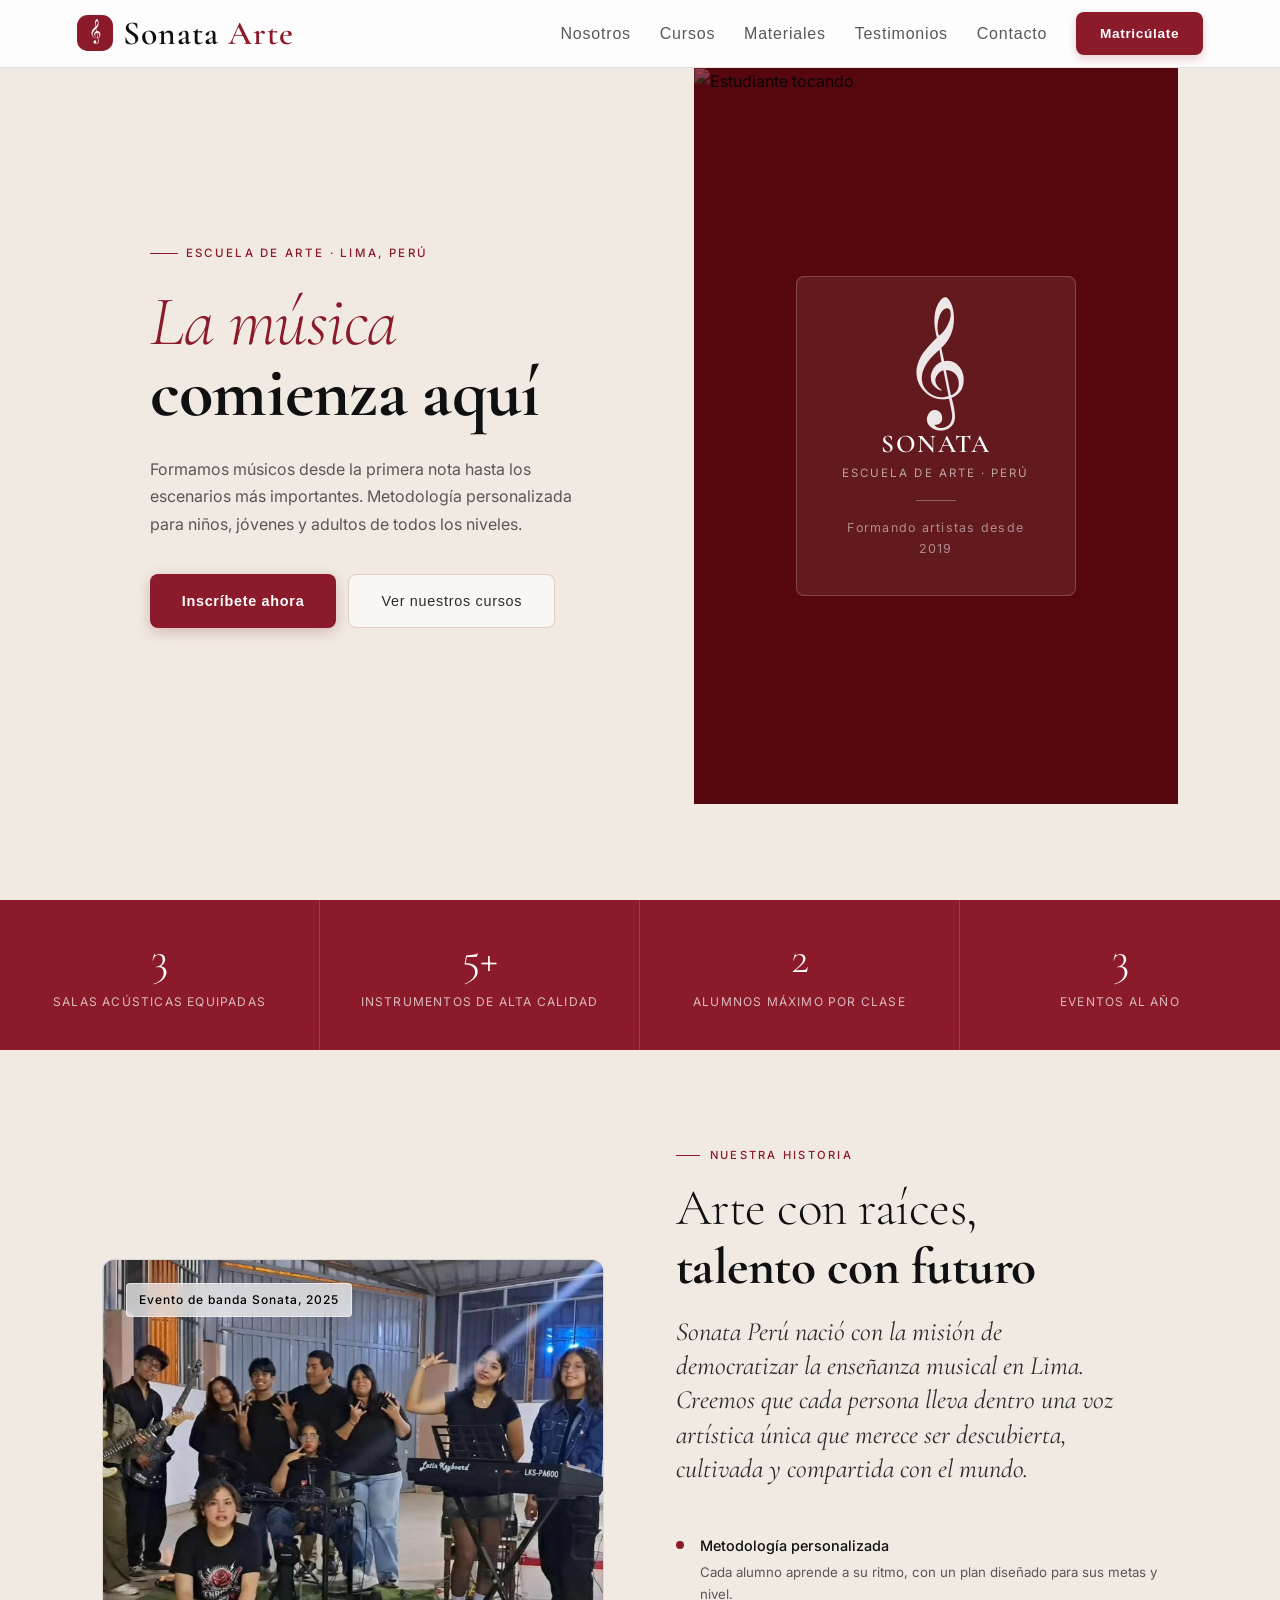
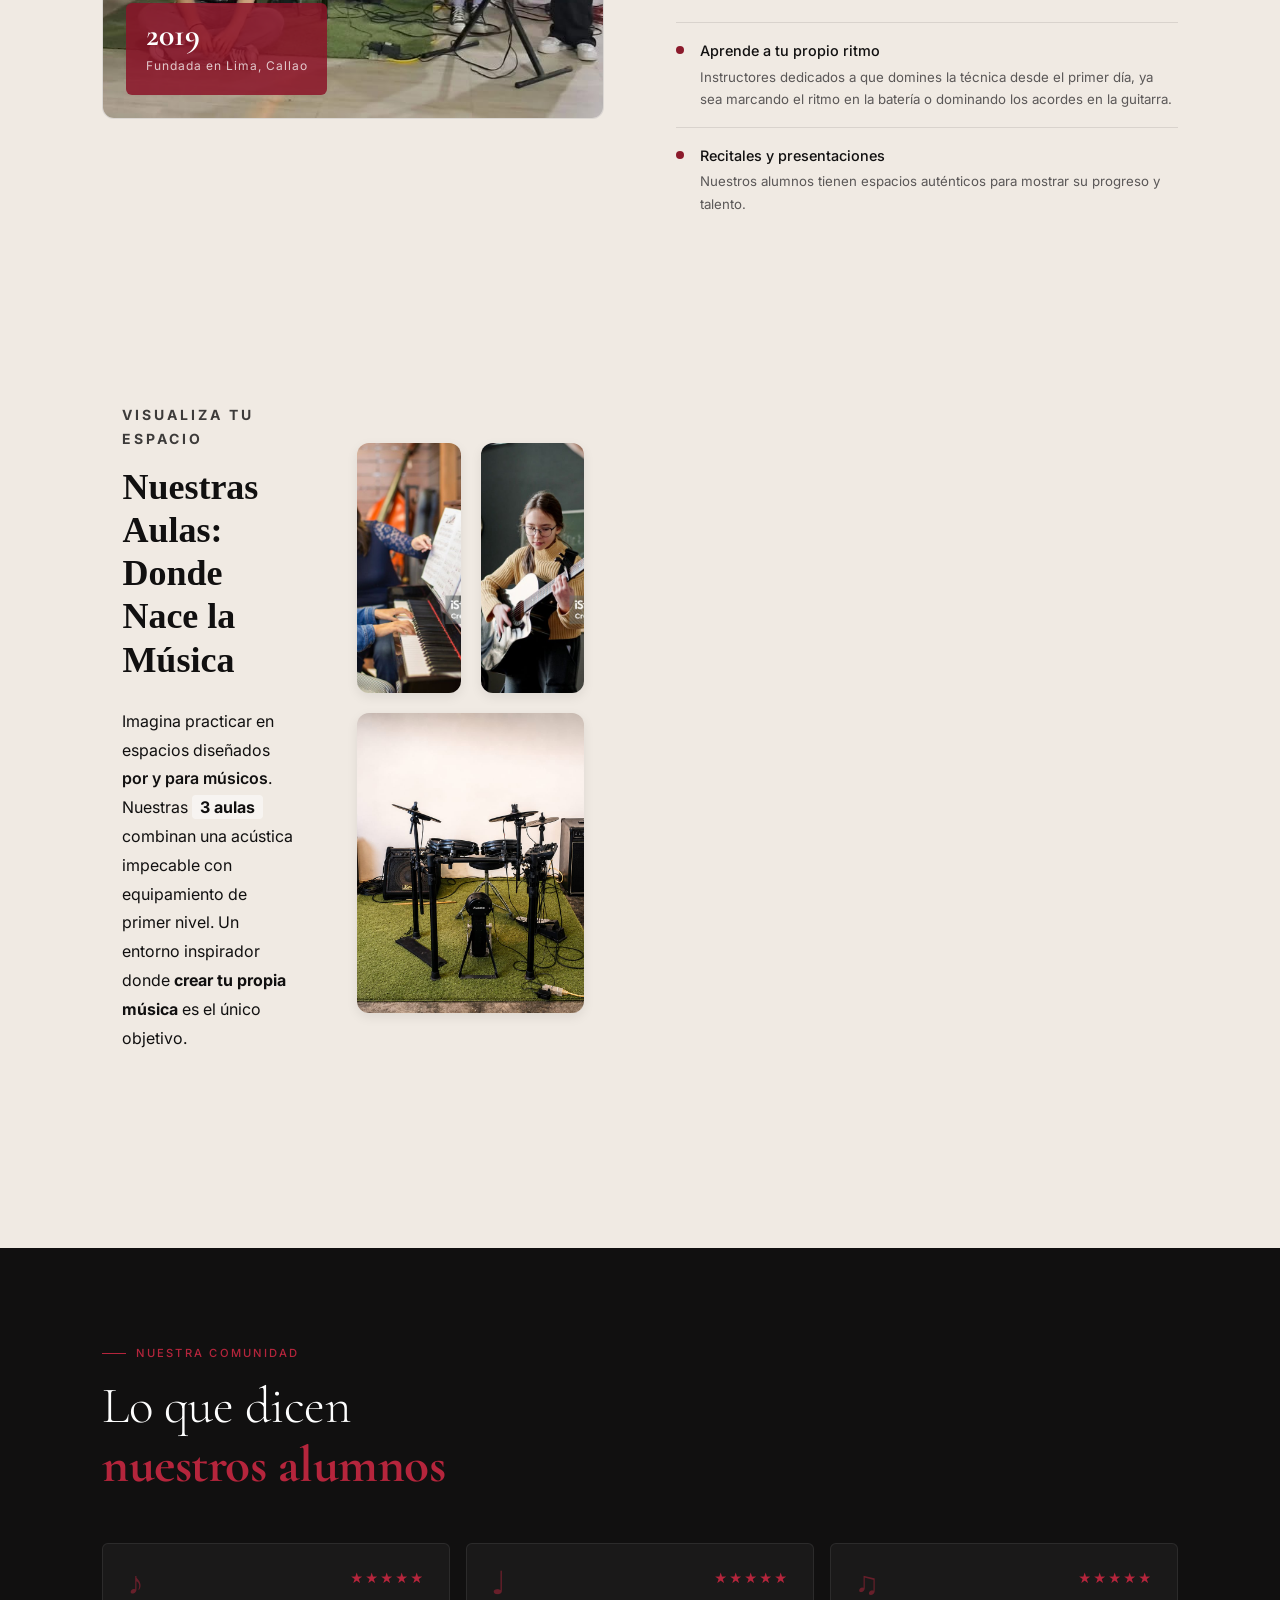
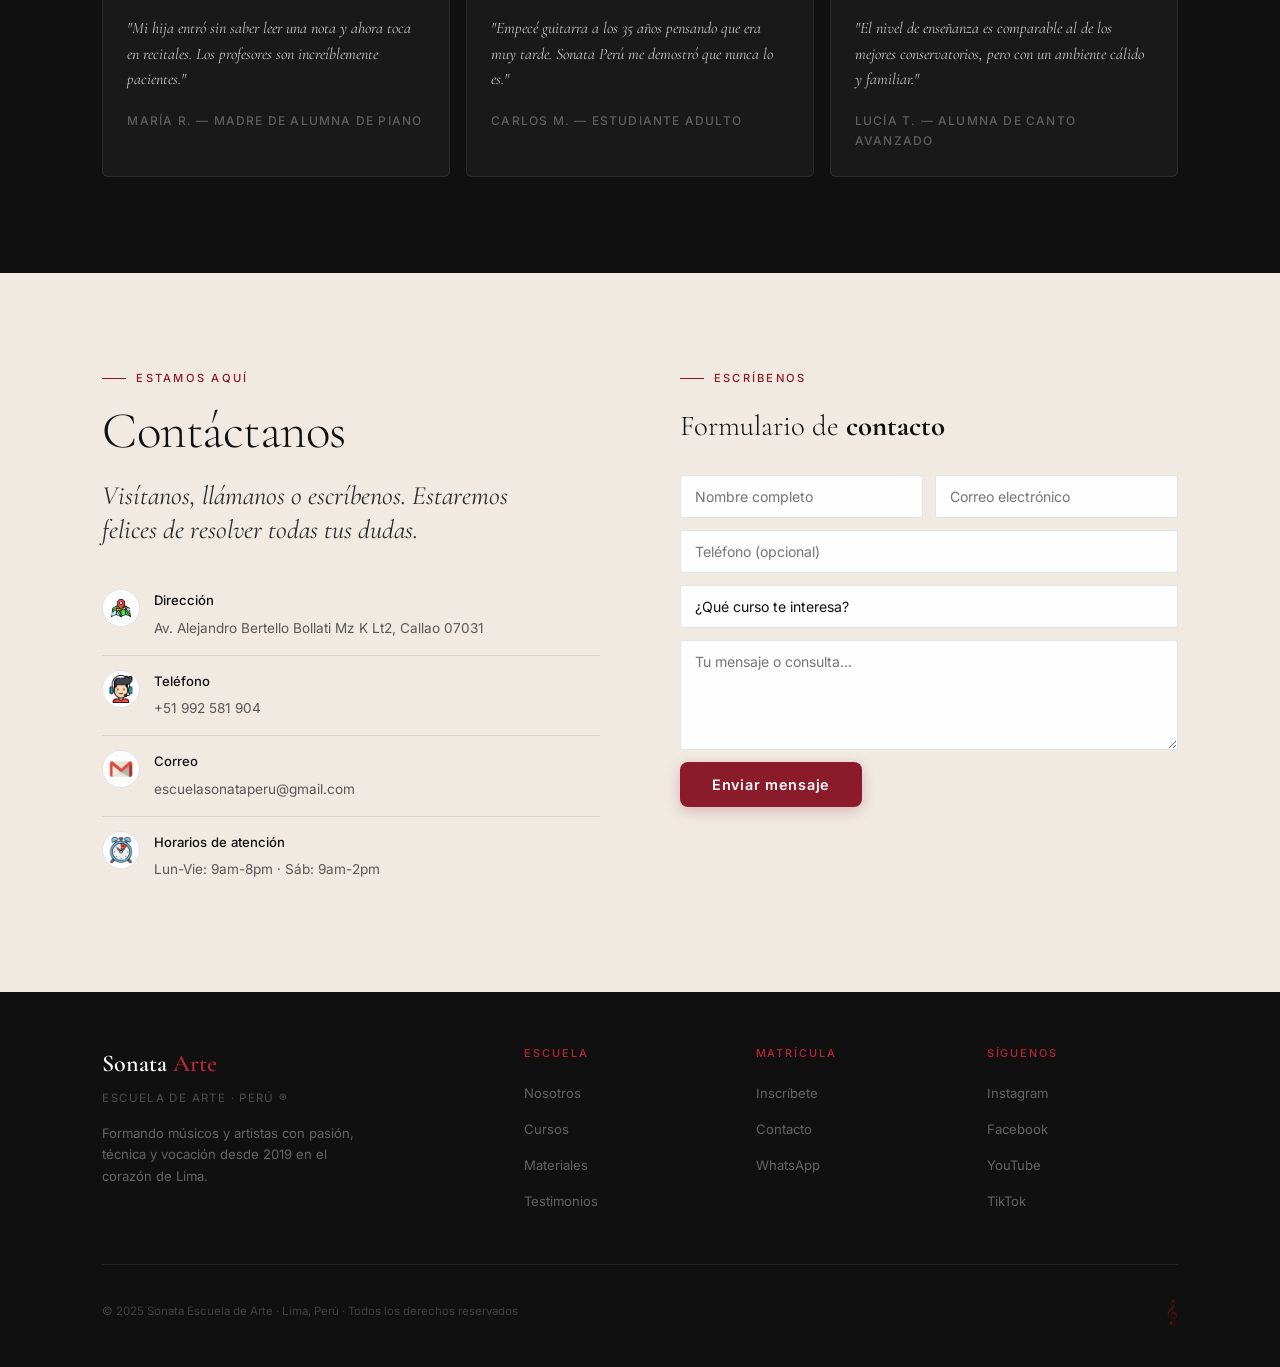
==== index.html @ af67f1cd "Probando el nuevo diseño de imagenes" ====
<!DOCTYPE html>
<html lang="es">
<head>
<meta charset="UTF-8">
<meta name="viewport" content="width=device-width, initial-scale=1.0">
<title>Inicio · Sonata Escuela de Arte</title>
<link rel="preconnect" href="https://fonts.googleapis.com">
<link href="https://fonts.googleapis.com/css2?family=Cormorant+Garamond:ital,wght@0,300;0,400;0,600;0,700;1,300;1,400;1,600&family=Inter:wght@300;400;500;600&display=swap" rel="stylesheet">
<link rel="stylesheet" href="./css/main.css">
<link rel="stylesheet" href="./css/nav.css">
<link rel="stylesheet" href="./css/forms.css">
</head>
<body>
 
<nav>
  <a href="index.html" class="nav-logo">
    <div class="nav-logo-icon" aria-hidden="true">𝄞</div>
    <span class="nav-logo-text">Sonata <span>Arte</span></span> 
  </a>
  
  <button class="hamburger" aria-label="Abrir menú">
  <span class="hamburger-line"></span>
  <span class="hamburger-line"></span>
  <span class="hamburger-line"></span>
  </button>

  <ul class="nav-links">
    <li><a href="index.html#nosotros">Nosotros</a></li>
    <li><a href="pages/cursos.html">Cursos</a></li>
    <li><a href="pages/materiales.html">Materiales</a></li>
    <li><a href="index.html#testimonios">Testimonios</a></li>
    <li><a href="index.html#contacto">Contacto</a></li>
    <li><a href="pages/matricula.html" class="btn-nav">Matricúlate</a></li>
  </ul>
</nav>
 
<section class="hero" id="inicio">
  
 
  <div class="hero-left">
    <p class="hero-tag">Escuela de Arte · Lima, Perú</p>
    <h1 class="hero-h1">
      <em>La música</em>
      <strong>comienza aquí</strong>
    </h1>
    <p class="hero-sub">
      Formamos músicos desde la primera nota hasta los escenarios más importantes.
      Metodología personalizada para niños, jóvenes y adultos de todos los niveles.
    </p>
    <div class="hero-btns">
      <a href="pages/matricula.html" class="btn-primary">
        Inscríbete ahora
      </a>
      <a href="pages/cursos.html" class="btn-outline">Ver nuestros cursos</a>
    </div>
  </div>
 
  <div class="hero-right" aria-hidden="true">
    <div class="hero-carousel">
      <img src="https://images.unsplash.com/photo-1460723237483-7a6dc9d0b212?q=80&w=1000&auto=format&fit=crop" alt="Estudiante tocando" class="carousel-slide active">
      <img src="https://images.unsplash.com/photo-1511192336575-5a79af67a629?q=80&w=1000&auto=format&fit=crop" alt="Clase de guitarra" class="carousel-slide">
      <img src="https://images.unsplash.com/photo-1510915361894-db8b60106cb1?q=80&w=1000&auto=format&fit=crop" alt="Música en vivo" class="carousel-slide">
    </div>
    
    <div class="hero-overlay"></div>

   
    
    <div class="hero-card glass-card">
      <div class="hero-card-clef">𝄞</div>
      <div class="hero-card-name">Sonata</div>
      <div class="hero-card-sub">Escuela de Arte · Perú</div>
      <div class="hero-card-divider"></div>
      <div class="hero-card-since">Formando artistas desde 2019</div>
    </div>
  </div>
</section>
 
<div class="stats-strip" role="region" aria-label="Logros de la escuela">
  <div class="stat-item">
    <span class="stat-num">3</span>
    <span class="stat-label">SALAS ACÚSTICAS EQUIPADAS</span>
  </div>
  <div class="stat-item">
    <span class="stat-num">5+</span>
    <span class="stat-label">INSTRUMENTOS DE ALTA CALIDAD</span>
  </div>
  <div class="stat-item">
    <span class="stat-num">2</span>
    <span class="stat-label">ALUMNOS MÁXIMO POR CLASE</span>
  </div>
  <div class="stat-item">
    <span class="stat-num">3</span>
    <span class="stat-label">EVENTOS AL AÑO</span>
  </div>
</div>
 
<section id="nosotros">
  <div class="about-visual">
    <div class="about-bg-frame">
      <div class="about-staff-wrap">
        <div class="ab-staff"></div><div class="ab-staff"></div>
        <div class="ab-staff"></div><div class="ab-staff"></div>
        <div class="ab-staff"></div>
      </div>
      <div class="about-clef-big" aria-hidden="true">𝄞</div>
      <div class="ab-note" aria-hidden="true">♩</div>
      <div class="ab-note" aria-hidden="true">♪</div>
      <div class="ab-note" aria-hidden="true">♫</div>
      <div class="ab-note" aria-hidden="true">♬</div>
      <div class="ab-note" aria-hidden="true">♩</div>
      <div style="position:absolute;inset:0;display:flex;align-items:center;justify-content:center;">
       <img src="./assets/banda.jpg" alt="Banda de música" style="width:100%;height:100%;object-fit:cover;border-radius:3px;">
      </div>
    </div>
    <div class="about-badge">
      <span class="ab-num">2019</span>
      <span class="ab-txt">Fundada en Lima, Callao</span>
    </div>
    <div class="about-photo-label">Evento de banda Sonata, 2025</div>
  </div>
 
  <div>
    <p class="eyebrow">Nuestra historia</p>
    <h2 class="sec-title">Arte con raíces,<br><strong>talento con futuro</strong></h2>
    <p class="sec-body">
      Sonata Perú nació con la misión de democratizar la enseñanza musical en Lima.
      Creemos que cada persona lleva dentro una voz artística única que merece ser
      descubierta, cultivada y compartida con el mundo.
    </p>
    <ul class="values">
      <li class="val-row">
        <div class="val-dot"></div>
        <div>
          <div class="val-title">Metodología personalizada</div>
          <div class="val-desc">Cada alumno aprende a su ritmo, con un plan diseñado para sus metas y nivel.</div>
        </div>
      </li>
      <li class="val-row">
        <div class="val-dot"></div>
        <div>
          <div class="val-title">Aprende a tu propio ritmo</div>
          <div class="val-desc">Instructores dedicados a que domines la técnica desde el primer día, ya sea marcando el ritmo en la batería o dominando los acordes en la guitarra.</div>
        </div>
      </li>
      <li class="val-row">
        <div class="val-dot"></div>
        <div>
          <div class="val-title">Recitales y presentaciones</div>
          <div class="val-desc">Nuestros alumnos tienen espacios auténticos para mostrar su progreso y talento.</div>
        </div>
      </li>
    </ul>
  </div>

 <section class="section-aulas">
    <div class="aulas-wrapper">
        
        <div class="aulas-texto">
            <span class="subtitulo-vino">VISUALIZA TU ESPACIO</span>
            <h2 class="titulo-vino">Nuestras Aulas: Donde Nace la Música</h2>
            
            <p class="aulas-descripcion">
                Imagina practicar en espacios diseñados <span class="destaque-vino">por y para músicos</span>. 
                Nuestras <span class="caja-crema">3 aulas</span> combinan una acústica impecable con equipamiento de primer nivel.
                Un entorno inspirador donde <span class="destaque-bold">crear tu propia música</span> es el único objetivo.
            </p>
        </div>
        
        <div class="aulas-grid">
            <div class="aula-img aula-img-1" style="background-image: url('./assets/aula_piano.jpg');"></div>
            <div class="aula-img aula-img-2" style="background-image: url('./assets/aula_guitarra.jpg');"></div>
            
            <div class="aula-img aula-img-3" style="background-image: url('./assets/aula_bateria.jpg');"></div>
        </div>
        
    </div>
  </section>
</section>
 
<section id="testimonios">
  <p class="eyebrow">Nuestra comunidad</p>
  <h2 class="sec-title">Lo que dicen<br><strong style="color:var(--granate-l)">nuestros alumnos</strong></h2>
 
  <div class="testi-grid">
    <div class="testi-card">
      <div class="testi-top">
        <div class="testi-nota" aria-hidden="true">♪</div>
        <div class="testi-stars" aria-label="5 de 5 estrellas">★★★★★</div>
      </div>
      <p class="testi-quote">"Mi hija entró sin saber leer una nota y ahora toca en recitales. Los profesores son increíblemente pacientes."</p>
      <div class="testi-author">María R. — Madre de alumna de piano</div>
    </div>
 
    <div class="testi-card">
      <div class="testi-top">
        <div class="testi-nota" aria-hidden="true">♩</div>
        <div class="testi-stars" aria-label="5 de 5 estrellas">★★★★★</div>
      </div>
      <p class="testi-quote">"Empecé guitarra a los 35 años pensando que era muy tarde. Sonata Perú me demostró que nunca lo es."</p>
      <div class="testi-author">Carlos M. — Estudiante adulto</div>
    </div>
 
    <div class="testi-card">
      <div class="testi-top">
        <div class="testi-nota" aria-hidden="true">♫</div>
        <div class="testi-stars" aria-label="5 de 5 estrellas">★★★★★</div>
      </div>
      <p class="testi-quote">"El nivel de enseñanza es comparable al de los mejores conservatorios, pero con un ambiente cálido y familiar."</p>
      <div class="testi-author">Lucía T. — Alumna de canto avanzado</div>
    </div>
  </div>
</section>
 
<section id="contacto">
  <div>
    <p class="eyebrow">Estamos aquí</p>
    <h2 class="sec-title">Contáctanos</h2>
    <p class="sec-body">Visítanos, llámanos o escríbenos. Estaremos felices de resolver todas tus dudas.</p>
 
    <div class="contact-details">
  
  <!-- Fila de Dirección -->
  <div class="contact-row">
    <div class="contact-icon-wrap" aria-hidden="true">
      <img src="./assets/mapa.png" alt="Icono mapa" style="width: 20px; height: 20px; object-fit: contain;">
    </div>
    <div class="contact-text">
      <strong>Dirección</strong>
      <span>Av. Alejandro Bertello Bollati Mz K Lt2, Callao 07031</span>
    </div>
  </div>

  <!-- Fila de Teléfono -->
  <div class="contact-row">
    <div class="contact-icon-wrap" aria-hidden="true">
      <img src="./assets/apoyo.png" alt="Icono teléfono" style="width: 28px; height: 28px; object-fit: contain;">
    </div>
    <div class="contact-text">
      <strong>Teléfono</strong>
      <span>+51 992 581 904</span>
    </div>
  </div>

  <!-- Fila de Correo -->
  <div class="contact-row">
    <div class="contact-icon-wrap" aria-hidden="true">
      <img src="./assets/gmail.png" alt="Icono correo" style="width: 28px; height: 28px; object-fit: contain;">
    </div>
    <div class="contact-text">
      <strong>Correo</strong>
      <span>escuelasonataperu@gmail.com</span>
    </div>
  </div>

  <!-- Fila de Horarios -->
  <div class="contact-row">
    <div class="contact-icon-wrap" aria-hidden="true">
      <img src="./assets/horario-de-verano.png" alt="Icono horario" style="width: 28px; height: 28px; object-fit: contain;">
    </div>
    <div class="contact-text">
      <strong>Horarios de atención</strong>
      <span>Lun-Vie: 9am-8pm · Sáb: 9am-2pm</span>
    </div>
  </div>

</div>
  </div>
 
  <div>
    <p class="eyebrow">Escríbenos</p>
    <h3 style="font-family:var(--display);font-size:1.8rem;font-weight:300;margin-bottom:24px;">Formulario de <strong>contacto</strong></h3>
    <div class="contact-form">
      <div class="form-row">
        <input type="text" placeholder="Nombre completo" aria-label="Nombre completo">
        <input type="email" placeholder="Correo electrónico" aria-label="Correo">
      </div>
      <input type="tel" placeholder="Teléfono (opcional)" aria-label="Teléfono">
      <select aria-label="Curso de interés">
        <option value="" disabled selected>¿Qué curso te interesa?</option>
        <option>Piano</option>
        <option>Guitarra</option>
        <option>Canto</option>
        <option>Violín</option>
        <option>Teoría Musical</option>
        <option>Estimulación Musical</option>
        <option>Otro instrumento</option>
      </select>
      <textarea placeholder="Tu mensaje o consulta..." aria-label="Mensaje"></textarea>
      <button class="btn-primary" type="button" style="align-self:flex-start;font-family:var(--body);">Enviar mensaje</button>
    </div>
  </div>
</section>
 
<footer>
  <div class="footer-grid">
    <div>
      <div class="footer-brand-name">Sonata <span>Arte</span></div>
      <div class="footer-brand-sub">Escuela de Arte · Perú ®</div>
      <p class="footer-brand-desc">
        Formando músicos y artistas con pasión, técnica y vocación
        desde 2019 en el corazón de Lima.
      </p>
    </div>
    <div class="footer-col">
      <div class="footer-col-title">Escuela</div>
      <ul>
        <li><a href="index.html#nosotros">Nosotros</a></li>
        <li><a href="cursos.html">Cursos</a></li>
        <li><a href="materiales.html">Materiales</a></li>
        <li><a href="index.html#testimonios">Testimonios</a></li>
      </ul>
    </div>
    <div class="footer-col">
      <div class="footer-col-title">Matrícula</div>
      <ul>
        <li><a href="matricula.html">Inscríbete</a></li>
        <li><a href="index.html#contacto">Contacto</a></li>
        <li><a href="https://wa.me/51987654321">WhatsApp</a></li>
      </ul>
    </div>
    <div class="footer-col">
      <div class="footer-col-title">Síguenos</div>
      <ul>
        <li><a href="#">Instagram</a></li>
        <li><a href="#">Facebook</a></li>
        <li><a href="#">YouTube</a></li>
        <li><a href="#">TikTok</a></li>
      </ul>
    </div>
  </div>
  <div class="footer-bottom">
    <span>© 2025 Sonata Escuela de Arte · Lima, Perú · Todos los derechos reservados</span>
    <span class="footer-nota" aria-hidden="true">𝄞</span>
  </div>
</footer>
 
<script src="./js/main.js"></script>
</body>
</html>
---- css/main.css ----
/* ═══════════════════════════════════════════
   TOKENS DE MARCA — Sonata Escuela de Arte
   Granate: #8b1a2b  Negro: #111010  Blanco: #fefefe
═══════════════════════════════════════════ */
*, *::before, *::after { box-sizing: border-box; margin: 0; padding: 0; }
 
:root {
  --granate:    #8b1a2b;
  --granate-d:  #5c0f1a;
  --granate-l:  #b5253c;
  --granate-xs: rgba(139,26,43,0.08);
  --granate-sm: rgba(139,26,43,0.15);
 
  --negro:      #111010;
  --negro-2:    #2c2a2a;
  --negro-3:    #5a5757;
  --negro-4:    #9a9797;
 
  --blanco:     #fefefe;
  --crema:      #F0EAE3;
  --crema-2:    #f3eeea;
 
  --borde:      rgba(17,16,16,0.1);
  --borde-g:    rgba(139,26,43,0.2);

  --crema-fondo: #F0EAE3;  /* Tu crema base */
  --vino-caja: #5A1B26;    /* Tu rojo vino base (el del logo) */
  --vino-texto: #8B1D35;   /* Un rojo vino ligeramente más claro para texto */
  --gris-texto: #333333;   /* Un gris oscuro para legibilidad */
 
  --display:    'Cormorant Garamond', Georgia, serif;
  --body:       'Inter', system-ui, sans-serif;
}
 
html { scroll-behavior: smooth; }
body {
  font-family: var(--body);
  background: var(--crema);
  color: var(--negro);
  font-size: 16px;
  line-height: 1.7;
  -webkit-font-smoothing: antialiased;
}
a { color: inherit; text-decoration: none; }
img { display: block; max-width: 100%; }

/* ═══════════════════════════════════════════
   HERO — Partitura animada como fondo
═══════════════════════════════════════════ */
.hero {
  min-height: 100vh;
  display: grid;
  grid-template-columns: 55% 45%;
  padding-top: 68px;
  position: relative;
  overflow: hidden;
}
 


 
.hero-left {
  position: relative;
  z-index: 1;
  display: flex; flex-direction: column; justify-content: center;
  padding: 80px 5% 80px 8%;
}
 
.hero-tag {
  display: inline-flex;
  align-items: center;
  gap: 8px;
  font-size: 0.72rem;
  font-weight: 500;
  letter-spacing: 0.2em;
  text-transform: uppercase;
  color: var(--granate);
  margin-bottom: 24px;
}
.hero-tag::before {
  content: '';
  display: block;
  width: 28px; height: 1px;
  background: var(--granate);
}
 
.hero-h1 {
  font-family: var(--display);
  font-size: clamp(3rem, 5.5vw, 5rem);
  line-height: 1.0;
  font-weight: 300;
  color: var(--negro);
  margin-bottom: 8px;
  letter-spacing: -0.01em;
}
.hero-h1 strong { font-weight: 700; display: block; }
.hero-h1 em { font-style: italic; color: var(--granate); font-weight: 300; }
 
.hero-sub {
  font-size: 1rem;
  color: var(--negro-3);
  max-width: 440px;
  line-height: 1.7;
  margin: 20px 0 36px;
}
 
.hero-btns { display: flex; gap: 12px; flex-wrap: wrap; }
 
.hero-right {
  position: relative;
  z-index: 1;
  background: var(--granate);
  display: flex;
  align-items: center;
  justify-content: center;
  overflow: hidden;
}

/* ═══════════════════════════════════════════
   CARRUSEL HERO
═══════════════════════════════════════════ */
.hero-carousel {
  position: absolute;
  inset: 0;
  z-index: 0; /* Al fondo */
}

.carousel-slide {
  position: absolute;
  inset: 0;
  width: 100%;
  height: 100%;
  object-fit: cover; /* Para que la imagen no se deforme */
  opacity: 0;
  transition: opacity 1.5s ease-in-out; /* Transición súper suave */
}

.carousel-slide.active {
  opacity: 1;
}

.hero-overlay {
  position: absolute;
  inset: 0;
  background: var(--granate);
  opacity: 0.85; /* Ajusta este valor si quieres que la foto se vea más (0.7) o menos (0.9) */
  z-index: 1;
  mix-blend-mode: multiply; /* Le da un tono más profundo y artístico */
}

/* Aseguramos que las notas y la tarjeta queden por encima del fondo y el overlay */
.hero-notes-wrap, .floating-note, .hero-card {
  z-index: 2;
}

.hero-right-staff {
  position: absolute;
  inset: 0;
  display: flex;
  flex-direction: column;
  justify-content: center;
  padding: 0;
  gap: 28px;
}
.hr-staff-line {
  width: 100%;
  height: 0.5px;
  background: rgba(254,254,254,0.12);
}
 
.hero-notes-wrap {
  position: relative;
  z-index: 2;
  width: 100%;
  height: 100%;
  display: flex;
  align-items: center;
  justify-content: center;
}
 
.floating-note {
  position: absolute;
  font-family: var(--display);
  color: rgba(254,254,254,0.15);
  user-select: none;
  line-height: 1;
}
.fn-1 { font-size: 14rem; top: -5%; left: -8%; animation: sway 7s ease-in-out infinite; }
.fn-2 { font-size: 5rem; bottom: 10%; right: 8%; animation: sway 5s ease-in-out infinite 1s; }
.fn-3 { font-size: 3rem; top: 12%; right: 18%; animation: sway 6s ease-in-out infinite 2s; color: rgba(254,254,254,0.2); }
 
@keyframes sway {
  0%,100% { transform: translateY(0) rotate(-2deg); }
  50%      { transform: translateY(-14px) rotate(2deg); }
}
 
.hero-card {
  position: relative; z-index: 3;
  background: rgba(254,254,254,0.08);
  border: 0.5px solid rgba(254,254,254,0.2);
  border-radius: 8px;
  padding: 36px 32px;
  text-align: center;
  max-width: 280px;
  backdrop-filter: blur(4px);
}
.hero-card-clef { font-family: var(--display); font-size: 7rem; color: var(--blanco); line-height: 0.9; margin-bottom: 16px; opacity: 0.9; }
.hero-card-name { font-family: var(--display); font-size: 1.6rem; font-weight: 600; color: var(--blanco); letter-spacing: 0.06em; text-transform: uppercase; line-height: 1.1; }
.hero-card-sub { font-size: 0.72rem; color: rgba(254,254,254,0.6); letter-spacing: 0.18em; text-transform: uppercase; margin-top: 6px; }
.hero-card-divider { width: 40px; height: 1px; background: rgba(254,254,254,0.3); margin: 16px auto; }
.hero-card-since { font-size: 0.78rem; color: rgba(254,254,254,0.5); letter-spacing: 0.1em; }

/* ═══════════════════════════════════════════
   ESTADÍSTICAS
═══════════════════════════════════════════ */
.stats-strip {
  background: var(--granate);
  display: grid;
  grid-template-columns: repeat(4, 1fr);
}
.stat-item {
  padding: 36px 4%;
  text-align: center;
  border-right: 0.5px solid rgba(254,254,254,0.15); /* Divisor semitransparente */
  position: relative;
}
.stat-item::after {
  content: '♩';
  position: absolute;
  bottom: 10px; right: 12px;
  color: var(--granate);
  font-size: 0.75rem;
  opacity: 0.4;
}
.stat-item:last-child { border-right: none; }
.stat-num { font-family: var(--display); font-size: 2.8rem; font-weight: 300; color: var(--blanco); line-height: 1; display: block; margin-bottom: 6px; }
.stat-label { font-size: 0.75rem; color: rgba(254,254,254,0.7); /* Texto en un blanco suave */ letter-spacing: 0.1em; text-transform: uppercase; }

/* ═══════════════════════════════════════════
   SECCIÓN BASE
═══════════════════════════════════════════ */
section { padding: 96px 8%; }
 
.eyebrow {
  font-size: 0.7rem;
  font-weight: 500;
  letter-spacing: 0.2em;
  text-transform: uppercase;
  color: var(--granate);
  margin-bottom: 14px;
  display: flex; align-items: center; gap: 10px;
}
.eyebrow::before {
  content: '';
  display: block;
  width: 24px; height: 1px;
  background: var(--granate);
}
 
.sec-title { font-family: var(--display); font-size: clamp(2rem, 4vw, 3.2rem); font-weight: 300; line-height: 1.15; margin-bottom: 18px; letter-spacing: -0.01em; }
.sec-title strong { font-weight: 700; }
.courses-top {
  /* El linear-gradient crea una capa color crema al 85% de opacidad sobre tu foto */
  background-image: linear-gradient(rgba(250, 247, 244, 0.85), rgba(250, 247, 244, 0.85)), url('../assets/fondo_cursos.jpg');
  background-size: cover;
  background-position: center;
  
  /* Espaciado interno para que el texto no toque los bordes de la imagen */
  padding: 60px 50px;
  border-radius: 12px; /* Un pequeño borde redondeado para enmarcarlo bonito */
  margin-bottom: 40px;
  
  /* Mantener alineación a los lados */
  display: flex;
  justify-content: space-between;
  align-items: center;
  gap: 40px;
}

/* =========================================
   TEXTO DE DESCRIPCIÓN (Elegante y Grande)
========================================= */
.sec-body {
  max-width: 450px;
  font-family: 'Cormorant Garamond', serif; /* Usamos la misma fuente elegante de los títulos */
  font-size: 1.65rem; /* Tamaño mucho más grande y con presencia */
  font-style: italic; /* El toque clásico */
  line-height: 1.3;
  color: #2c2c2c; /* Un gris casi negro para máximo contraste */
  margin: 0;
}
/* ═══════════════════════════════════════════
   NOSOTROS
═══════════════════════════════════════════ */
#nosotros {
  background: var(--crema);
  display: grid;
  grid-template-columns: 1fr 1fr;
  gap: 72px;
  align-items: center;
}
 
.about-visual { position: relative; height: 460px; }
.about-bg-frame { position: absolute; inset: 0; background: var(--crema-2); border-radius: 12px; overflow: hidden; border: 0.5px solid var(--borde); }
 
.about-staff-wrap { position: absolute; inset: 0; display: flex; flex-direction: column; justify-content: center; padding: 0 40px; gap: 26px; }
.ab-staff { height: 0.5px; background: var(--negro); opacity: 0.1; }
 
.about-clef-big { position: absolute; font-family: var(--display); font-size: 16rem; color: var(--granate); opacity: 0.07; right: -20px; top: 50%; transform: translateY(-50%); line-height: 1; user-select: none; }
 
.ab-note { position: absolute; font-family: var(--display); color: var(--granate); opacity: 0.5; font-size: 2.2rem; line-height: 1; animation: noteFloat 4s ease-in-out infinite; }
.ab-note:nth-child(1) { top: 22%; left: 28%; animation-delay: 0s; }
.ab-note:nth-child(2) { top: 38%; left: 48%; animation-delay: 0.6s; font-size: 1.8rem; }
.ab-note:nth-child(3) { top: 28%; left: 62%; animation-delay: 1.2s; }
.ab-note:nth-child(4) { top: 48%; left: 35%; animation-delay: 1.8s; font-size: 1.5rem; opacity: 0.35; }
.ab-note:nth-child(5) { top: 55%; left: 58%; animation-delay: 2.4s; }
 
@keyframes noteFloat {
  0%,100% { transform: translateY(0); }
  50%      { transform: translateY(-8px); }
}
 
.about-badge { position: absolute; bottom: 24px; left: 24px; background-color: rgba(139, 21, 40, 0.85); color: var(--blanco); padding: 16px 20px; border-radius: 6px; }
.ab-num { font-family: var(--display); font-size: 2rem; font-weight: 700; display: block; line-height: 1; }
.ab-txt { font-size: 0.75rem; opacity: 0.75; letter-spacing: 0.08em; }
 
.about-photo-label { 
  position: absolute; 
  top: 24px; 
  left: 24px; 
  font-size: 0.75rem; 
  color: #000000; /* Texto negro para que no se pierda con el efecto */
  font-weight: 500;
  letter-spacing: 0.08em; 
  background: rgba(255, 255, 255, 0.7); /* Más transparente */
  backdrop-filter: blur(6px); /* Aquí está la magia del desenfoque */
  -webkit-backdrop-filter: blur(6px); /* Soporte para Safari */
  padding: 6px 12px; 
  border-radius: 4px; 
  border: 1px solid rgba(255, 255, 255, 0.5); /* Borde semitransparente que brilla un poco */
}
 
.values { margin-top: 32px; list-style: none; }
.val-row { display: flex; gap: 16px; padding: 16px 0; border-bottom: 0.5px solid var(--borde); align-items: flex-start; }
.val-row:last-child { border-bottom: none; }
.val-dot { width: 8px; height: 8px; border-radius: 50%; background: var(--granate); margin-top: 7px; flex-shrink: 0; }
.val-title { font-size: 0.9rem; font-weight: 500; margin-bottom: 2px; }
.val-desc { font-size: 0.83rem; color: var(--negro-3); }

/* ═══════════════════════════════════════════
   CURSOS
═══════════════════════════════════════════ */
#cursos { background: var(--blanco); }
 
.courses-top { display: flex; justify-content: space-between; align-items: flex-end; gap: 24px; flex-wrap: wrap; margin-bottom: 52px; }
/* ==========================================================================
   REJILLA Y TARJETA DE CURSOS - PARCHE DEFINITIVO
   ========================================================================== */

/* 1. Fuerza las 3 columnas iguales */
.courses-grid {
  display: grid !important;
  grid-template-columns: repeat(3, 1fr) !important; 
  gap: 24px !important; 
  width: 100% !important;
  max-width: 1200px !important;
  margin: 0 auto !important;
  padding: 40px 20px !important;
}

/* 2. Tarjeta Base (Fondo de respaldo si la red falla) */
.course-card {
  border-radius: 8px !important;
  position: relative !important;
  display: flex !important;
  flex-direction: column !important;
  min-height: 380px !important; 
  overflow: hidden !important; 
  transition: all 0.4s cubic-bezier(0.165, 0.84, 0.44, 1) !important;
  box-shadow: 0 4px 10px rgba(0, 0, 0, 0.1) !important; 
  background-color: #8b1a2b !important; 
}

.course-card:hover {
  transform: translateY(-6px) !important;
  box-shadow: 0 16px 40px rgba(0, 0, 0, 0.2) !important; 
}

/* 3. El filtro rojo transparente sobre las fotos */
.course-card::after {
  content: '' !important;
  position: absolute !important;
  top: 0 !important; left: 0 !important; right: 0 !important; bottom: 0 !important; 
  background-color: rgba(139, 26, 43, 0.7) !important; 
  z-index: 1 !important; 
  transition: background-color 0.4s ease !important;
  pointer-events: none !important; 
}

.course-card:hover::after {
  background-color: rgba(139, 26, 43, 0.8) !important; 
}

/* 4. Contenedor del texto (por encima del filtro) */
.course-card-content {
  padding: 40px 28px 36px !important;
  display: flex !important;
  flex-direction: column !important;
  flex-grow: 1 !important; 
  position: relative !important;
  z-index: 2 !important; 
}



/* 5. IMÁGENES DE INTERNET FORZADAS */
.card-piano { 
  background-image: url('https://images.unsplash.com/photo-1520523839897-bd0b52f945a0?q=80&w=800&auto=format&fit=crop') !important; 
  background-size: cover !important; 
  background-position: center !important; 
}
.card-guitarra { 
  background-image: url('https://images.unsplash.com/photo-1510915361894-db8b60106cb1?q=80&w=800&auto=format&fit=crop') !important; 
  background-size: cover !important; 
  background-position: center !important; 
}
.card-guitarra_electrica { 
  background-image: url('../assets/guitarra_electrica.jpg') !important; 
  background-size: cover !important; 
  background-position: center !important; 
}
.card-bateria { 
  background-image: url('../assets/bateria.jpg') !important;
  background-size: cover !important; 
  background-position: center !important; 
}
.card-violin { 
  background-image: url('../assets/violin.jpg') !important; 
  background-size: cover !important; 
  background-position: center !important; 
}
.card-canto { 
  background-image: url('../assets/canto.jpg') !important; 
  background-size: cover !important; 
  background-position: center !important; 
}
.card-consulta { 
  background-image: url('https://images.unsplash.com/photo-1511379938547-c1f69419868d?q=80&w=800&auto=format&fit=crop') !important; 
  background-size: cover !important; 
  background-position: center !important; 
}

/* =========================================
   MEJORA DEL BOTÓN DE WHATSAPP (Resaltado y Hover)
========================================= */

/* 1. Estado Normal del Botón (.pill-tag) */
.pill-tag {
  /* Estilos base que asumo que ya tiene (padding, etc.) */
  display: inline-block !important;
  padding: 10px 24px !important;
  border-radius: 50px !important;
  text-decoration: none !important;
  font-size: 0.9rem !important;
  transition: all 0.3s ease !important; /* IMPORTANTE: Hace que cualquier cambio sea suave y no brusco */

  /* NUEVOS ESTILOS PARA RESALTAR */
  border: 2px solid #faf7f4 !important; /* Borde más grueso (2px) y de color crema */
  color: #faf7f4 !important; /* Texto de color crema */
  font-weight: 600 !important; /* Texto un poco más grueso para mejor legibilidad */
  background-color: transparent !important; /* Fondo transparente */
  box-shadow: 0 4px 10px rgba(0, 0, 0, 0.15) !important; /* Sombra sutil para "despegar" el botón del fondo */
}

/* 2. Estado Hover (Al pasar el ratón por encima) */
.pill-tag:hover {
  background-color: #faf7f4 !important; /* ¡El fondo se llena de color crema! */
  color: #8b1a2b !important; /* El texto cambia al color rojo corporativo de la escuela */
  box-shadow: 0 6px 15px rgba(0, 0, 0, 0.25) !important; /* La sombra se hace más pronunciada al levantarse */
  transform: translateY(-2px) !important; /* El botón se mueve 2px hacia arriba para dar una sensación de que flota */
}

/* ═══════════════════════════════════════════
   ELEMENTOS INTERNOS (AJUSTADOS PARA FONDO OSCURO)
═══════════════════════════════════════════ */
/* Aseguramos que todo el contenido esté por encima del overlay */
.card-icon, .card-eyebrow, .card-title, .card-text, .card-tags {
  position: relative;
  z-index: 2; 
}

/* Pad superior para no pisar el icono, pad inferior para respirar */
.course-card-content {
  padding: 40px 28px 36px;
  display: flex;
  flex-direction: column;
  height: 100%;
}

.card-icon {
  position: absolute;
  top: 28px;
  right: 28px;
  font-size: 1.4rem;
  /* Color crema suave para el icono */
  color: #faf7f4; 
  opacity: 0.6; /* Sutil marca de agua */
}

.card-eyebrow {
  font-size: 0.7rem;
  text-transform: uppercase;
  letter-spacing: 0.08em;
  /* Color crema brillante */
  color: #faf7f4; 
  font-weight: 600;
  margin-bottom: 10px;
}

.card-title {
  font-size: 1.6rem;
  font-weight: 600;
  /* Texto totalmente blanco/crema para máximo contraste */
  color: #ffffff; 
  margin-bottom: 14px;
}

.card-text {
  font-size: 0.9rem;
  line-height: 1.6;
  /* Crema suave para el texto largo */
  color: #faf7f4; 
  margin-bottom: 24px;
  flex-grow: 1; /* Empuja las etiquetas abajo */
}

.card-tags {
  display: flex;
  gap: 8px;
  flex-wrap: wrap;
}

.pill-tag {
  font-size: 0.75rem;
  padding: 4px 12px;
  border: 1px solid rgba(250, 247, 244, 0.4);
  border-radius: 4px;
  /* Texto crema */
  color: #faf7f4; 
  background-color: transparent;
}

/* ═══════════════════════════════════════════
   RESPONSIVE DESIGN (DISEÑO ADAPTABLE)
═══════════════════════════════════════════ */
/* En tablets o monitores medianos, pasa a 2 por fila */
@media (max-width: 992px) {
  .courses-grid {
    grid-template-columns: repeat(2, 1fr);
  }
}

/* En teléfonos móviles, pasa a 1 por fila */
@media (max-width: 600px) {
  .courses-grid {
    grid-template-columns: 1fr;
    padding: 20px 16px;
  }
} 



/* ═══════════════════════════════════════════
   TESTIMONIOS
═══════════════════════════════════════════ */
#testimonios { background: var(--negro); }
#testimonios .eyebrow { color: var(--granate-l); }
#testimonios .eyebrow::before { background: var(--granate-l); }
#testimonios .sec-title { color: var(--blanco); }
 
.testi-grid { display: grid; grid-template-columns: repeat(3, 1fr); gap: 16px; margin-top: 48px; }
 
.testi-card { background: rgba(255,255,255,0.04); border: 0.5px solid rgba(255,255,255,0.08); border-radius: 6px; padding: 24px; transition: background 0.2s; }
.testi-card:hover { background: rgba(255,255,255,0.07); }
 
.testi-top { display: flex; justify-content: space-between; align-items: flex-start; margin-bottom: 16px; }
.testi-nota { font-family: var(--display); font-size: 2rem; color: var(--granate-l); opacity: 0.5; line-height: 1; }
.testi-stars { color: var(--granate-l); font-size: 0.8rem; letter-spacing: 2px; }
 
.testi-quote { font-family: var(--display); font-style: italic; font-size: 1rem; line-height: 1.6; color: rgba(254,254,254,0.75); margin-bottom: 18px; }
.testi-author { font-size: 0.75rem; font-weight: 500; letter-spacing: 0.1em; color: rgba(254,254,254,0.3); text-transform: uppercase; }

/* ═══════════════════════════════════════════
   MATRÍCULA Y CONTACTO (LAYOUT GENERAL)
═══════════════════════════════════════════ */
/* ═══════════════════════════════════════
   SECCIÓN MATRÍCULA EFECTO CRISTAL
═══════════════════════════════════════ */

.matricula-glass-section {
  position: relative; 
  min-height: 100vh; 
  display: flex; 
  flex-direction: column; 
  justify-content: center; 
  align-items: center; 
  padding: 100px 5% 80px;

  /* AQUÍ ESTÁ EL TRUCO: Separamos todo para que no falle */
  background-color: #111010;
  background-image: url('https://images.unsplash.com/photo-1516450360452-9312f5e86fc7?q=80&w=1920&auto=format&fit=crop');
  background-position: center center;
  background-size: cover;
  background-repeat: no-repeat;
}

.glass-overlay {
  position: absolute; 
  inset: 0; 
  /* Degradado de rojo granate a negro para dar el ambiente de concierto */
  background: linear-gradient(135deg, rgba(139, 26, 43, 0.75) 0%, rgba(17, 16, 16, 0.95) 100%); 
  z-index: 0;
}

.glass-content {
  position: relative; 
  z-index: 1; 
  display: flex; 
  flex-direction: column; 
  align-items: center; 
  text-align: center;
  width: 100%;
}

.glass-eyebrow { color: var(--gl, #b5253c); margin-bottom: 12px; font-weight: 600; letter-spacing: 0.15em; }
.glass-title { color: #ffffff; font-size: 3rem; margin-bottom: 16px; font-family: var(--display); font-weight: 300; line-height: 1.1; }
.glass-title strong { font-weight: 700; }
.glass-desc { color: rgba(255, 255, 255, 0.85); max-width: 500px; margin-bottom: 40px; line-height: 1.6; font-size: 0.92rem; }

/* El cristal transparente del formulario */
.glass-form {
  background: rgba(255, 255, 255, 0.04); 
  backdrop-filter: blur(14px); 
  -webkit-backdrop-filter: blur(14px); 
  border: 0.5px solid rgba(255, 255, 255, 0.15); 
  border-radius: 8px;
  padding: 40px 32px;
  width: 100%;
  max-width: 540px;
  display: flex;
  flex-direction: column;
  gap: 16px;
  box-shadow: 0 20px 50px rgba(0, 0, 0, 0.5);
  margin: 0 auto;
}

.glass-row {
  display: grid; 
  grid-template-columns: 1fr 1fr; 
  gap: 16px;
}

/* Inputs sólidos para que no se pierdan */
.glass-input {
  padding: 14px; 
  border-radius: 4px; 
  border: none; 
  background: rgba(255, 255, 255, 0.95); 
  font-family: var(--body); 
  color: #111010;
  width: 100%;
  font-size: 0.9rem;
  transition: box-shadow 0.2s ease;
}

.glass-input:focus {
  outline: none;
  box-shadow: 0 0 0 2px var(--g, #8b1a2b);
}

textarea.glass-input { resize: vertical; }

.glass-btn {
  margin-top: 10px; 
  padding: 16px; 
  width: 100%; 
  font-size: 1rem; 
  font-weight: 600;
  border-radius: 4px;
}

.glass-feedback {
  font-size: 0.85rem; 
  text-align: center; 
  margin-top: 8px; 
  display: none; 
  color: #ffffff;
  font-weight: 500;
}

@media (max-width: 600px) {
  .glass-row { grid-template-columns: 1fr; }
  .glass-form { padding: 28px 20px; }
  .glass-title { font-size: 2.2rem; }
}
 
#contacto { background: var(--crema); display: grid; grid-template-columns: 1fr 1fr; gap: 80px; align-items: start; }
.contact-details { margin-top: 28px; }
.contact-row { display: flex; gap: 14px; padding: 14px 0; border-bottom: 0.5px solid var(--borde); align-items: flex-start; }
.contact-row:last-child { border-bottom: none; }
.contact-icon-wrap { width: 38px; height: 38px; flex-shrink: 0; border-radius: 50%; border: 0.5px solid var(--borde); display: flex; align-items: center; justify-content: center; font-size: 1rem; background: var(--blanco); }
.contact-text strong { display: block; font-size: 0.82rem; font-weight: 500; margin-bottom: 2px; }
.contact-text span { font-size: 0.85rem; color: var(--negro-3); }

/* ═══════════════════════════════════════════
   FOOTER
═══════════════════════════════════════════ */
footer { background: var(--negro); padding: 52px 8% 36px; }
.footer-grid { display: grid; grid-template-columns: 2fr 1fr 1fr 1fr; gap: 40px; padding-bottom: 40px; border-bottom: 0.5px solid rgba(255,255,255,0.07); margin-bottom: 28px; }
.footer-brand-name { font-family: var(--display); font-size: 1.5rem; font-weight: 600; color: var(--blanco); margin-bottom: 4px; }
.footer-brand-name span { color: var(--granate-l); }
.footer-brand-sub { font-size: 0.72rem; letter-spacing: 0.12em; text-transform: uppercase; color: rgba(255,255,255,0.25); margin-bottom: 14px; }
.footer-brand-desc { font-size: 0.82rem; color: rgba(255,255,255,0.35); line-height: 1.65; max-width: 260px; }
.footer-col-title { font-size: 0.68rem; font-weight: 500; letter-spacing: 0.18em; text-transform: uppercase; color: var(--granate-l); margin-bottom: 16px; }
.footer-col ul { list-style: none; }
.footer-col li { margin-bottom: 9px; }
.footer-col a { font-size: 0.82rem; color: rgba(255,255,255,0.35); transition: color 0.2s; }
.footer-col a:hover { color: rgba(255,255,255,0.8); }
.footer-bottom { display: flex; justify-content: space-between; align-items: center; font-size: 0.72rem; color: rgba(255,255,255,0.2); flex-wrap: wrap; gap: 8px; }
.footer-nota { font-family: var(--display); font-size: 1.4rem; color: var(--granate); opacity: 0.4; }

/* ═══════════════════════════════════════════
   RESPONSIVE (EXCEPTO NAV Y FORMS)
═══════════════════════════════════════════ */
@media (max-width: 900px) {
  .hero { grid-template-columns: 1fr; }
  .hero-right { display: none; }
  .hero-left { padding: 60px 6%; }
  .stats-strip { grid-template-columns: repeat(2, 1fr); }
  #nosotros { grid-template-columns: 1fr; gap: 40px; }
  .about-visual { height: 280px; }
  .courses-grid { grid-template-columns: 1fr 1fr; }
  .courses-grid-2 { grid-template-columns: 1fr; }
  .testi-grid { grid-template-columns: 1fr; }
  #contacto { grid-template-columns: 1fr; gap: 48px; }
  .footer-grid { grid-template-columns: 1fr 1fr; }
  section { padding: 64px 6%; }
}
 
@media (max-width: 540px) {
  .courses-grid { grid-template-columns: 1fr; }
  .footer-grid { grid-template-columns: 1fr; }
  .stats-strip { grid-template-columns: repeat(2,1fr); }
}
 
@media (prefers-reduced-motion: reduce) {
  .floating-note, .ab-note { animation: none; }
}

/* ==========================================================================
   DISEÑO RESPONSIVE (MEDIA QUERIES)
   ========================================================================== */

/* 1. Cuando la pantalla es menor a 992px (Tablets) -> 2 Columnas */
@media (max-width: 992px) {
  .courses-grid {
    grid-template-columns: repeat(2, 1fr) !important;
  }
}

/* 2. Cuando la pantalla es menor a 768px (Celulares) -> 1 Columna */
@media (max-width: 768px) {
  .courses-grid {
    grid-template-columns: 1fr !important;
    padding: 30px 16px !important; 
  }
}
---- css/nav.css ----
/* ═══════════════════════════════════════════
   NAVEGACIÓN
═══════════════════════════════════════════ */
nav {
  position: fixed; top: 0; left: 0; right: 0; z-index: 200;
  height: 68px;
  display: flex; align-items: center; justify-content: space-between;
  padding: 0 6%;
  background: rgba(254,254,254,0.94);
  backdrop-filter: blur(14px);
  border-bottom: 0.5px solid var(--borde);
}
 
.nav-logo { display: flex; align-items: center; gap: 10px; }
.nav-logo-icon {
  width: 36px; height: 36px;
  background: var(--granate);
  border-radius: 30%;
  display: flex; align-items: center; justify-content: center;
  color: var(--blanco);
  font-family: var(--display);
  font-size: 1.3rem;
  line-height: 1;
  padding-bottom: 2px;
  
}
.nav-logo-text {
  font-family: var(--display);
  font-size: clamp(1.1rem, 3vw, 2.1rem);
  font-weight: 600;
  letter-spacing: 0.03em;
  color: var(--negro);
  white-space: nowrap;
}
.nav-logo-text span { color: var(--granate); }
 
.nav-links { display: flex; align-items: center; gap: 1.8rem; list-style: none; }
.nav-links a {
  font-family: Verdana, sans-serif;
  font-size: 1rem;
  font-weight: 400;
  color: var(--negro-3);
  letter-spacing: 0.05em;
  transition: color 0.2s;
}
.nav-links a:hover { color: var(--granate); }
 
/* ═══════════════════════════════════════════
   BOTÓN DEL NAVBAR (ACTUALIZADO)
═══════════════════════════════════════════ */
.btn-nav {
  display: inline-block;
  background: var(--granate);
  color: var(--blanco) !important;
  padding: 10px 24px;
  border-radius: 8px !important; /* Bordes más suaves para hacer juego con el Hero */
  font-size: 0.85rem !important;
  font-weight: 600 !important;
  letter-spacing: 0.05em !important;
  box-shadow: 0 4px 10px rgba(139, 26, 43, 0.2); /* Sombra granate sutil */
  transition: all 0.3s cubic-bezier(0.25, 0.8, 0.25, 1) !important;
}

.btn-nav:hover {
  background: var(--granate-d) !important;
  transform: translateY(-3px); /* Ligera elevación al pasar el cursor */
  box-shadow: 0 6px 15px rgba(139, 26, 43, 0.3); /* Sombra más expansiva */
}

@media (max-width: 900px) {
  .nav-links { display: none; }
}

@media (max-width: 768px) {
  .nav-logo-text {
    font-size: 1.1rem;
  }
}

/* =========================================
   BOTÓN HAMBURGUESA (Oculto en PC)
========================================= */
.hamburger {
  display: none; /* Por defecto no se ve */
  background: none;
  border: none;
  cursor: pointer;
  padding: 5px;
  z-index: 100; /* Asegura que el botón siempre esté por encima del menú */
}

/* Creamos las 3 rayitas de la hamburguesa */
.hamburger-line {
  display: block;
  width: 25px;
  height: 3px;
  margin: 5px auto;
  background-color: var(--negro, #111010);
  transition: all 0.3s ease-in-out; /* Animación fluida */
  border-radius: 2px;
}

/* =========================================
   DISEÑO BASE DEL BOTÓN HAMBURGUESA
========================================= */
.hamburger {
  display: none; /* Se oculta en pantallas grandes de computadora */
  background: transparent;
  border: none;
  cursor: pointer;
  padding: 0;
  z-index: 1000; /* Lo mantiene por encima del menú desplegado */
}

.hamburger-line {
  display: block;
  width: 30px;
  height: 3px;
  margin: 6px 0; /* Separación entre las rayitas */
  background-color: #5A1B26; /* Color rojo vino para que combine con tu logo */
  border-radius: 3px;
  transition: all 0.3s ease-in-out; /* Animación suave */
}


/* =========================================
   DISEÑO RESPONSIVE PARA EL NAVBAR (Móviles)
========================================= */
@media (max-width: 768px) {
  /* 1. Mostramos el botón hamburguesa */
  .hamburger {
    display: block; 
  }

  /* 2. Escondemos la lista de enlaces y la preparamos para desplegarse */
  .nav-links {
    display: flex;
    position: absolute;
    top: 75px; /* Altura de tu barra de navegación */
    left: 0;
    width: 100%;
    background-color: var(--crema, #F0EAE3); /* Color de fondo del menú desplegado */
    flex-direction: column; /* Ponemos los enlaces de arriba a abajo */
    align-items: center;
    padding: 30px 0;
    box-shadow: 0 10px 15px rgba(0,0,0,0.05);
    
    z-index: 999;

    /* El truco para esconderlo (lo subimos y lo hacemos invisible) */
    transform: translateY(-150%);
    opacity: 0;
    transition: all 0.4s ease-in-out;
    pointer-events: none; /* Evita que le den clic cuando está invisible */
  }

  /* 3. Estilos de los enlaces en celular */
  .nav-links li {
    margin: 15px 0;
  }

  /* 4. LA CLASE 'ACTIVE' (Cuando el JS abre el menú) */
  .nav-links.active {
    transform: translateY(0); /* El menú baja */
    opacity: 1; /* Se vuelve visible */
    pointer-events: auto;
  }

  /* 5. ANIMACIÓN: Convertir la Hamburguesa en una "X" */
  .hamburger.active .hamburger-line:nth-child(1) {
    transform: translateY(8px) rotate(45deg);
  }
  .hamburger.active .hamburger-line:nth-child(2) {
    opacity: 0; /* La línea del medio desaparece */
  }
  .hamburger.active .hamburger-line:nth-child(3) {
    transform: translateY(-8px) rotate(-45deg);
  }
}

/* =========================================================
   ESTILOS: SECCIÓN NUESTRAS AULAS (Versión Pro - Balanceada)
=========================================================== */


/* =========================================================
   ESTILOS: SECCIÓN NUESTRAS AULAS (Grilla Simple Definitive)
=========================================================== */

.section-aulas {
    padding: 100px 20px; /* Espacio vertical generoso */
    background-color: var(--crema);
    display: flex;
    justify-content: center;
}

.aulas-wrapper {
    max-width: 1300px; /* Ancho generoso para PC pero sin exagerar */
    width: 100%;
    display: flex;
    align-items: center; /* Alineación vertical central */
    gap: 60px; /* Espacio limpio entre texto y fotos */
}

/* --- ESTILOS DE LA INFORMACIÓN (Izquierda) --- */
.aulas-texto {
    flex: 1; /* Ocupa el 45% del ancho en PC */
}

.subtitulo-vino {
    display: block;
    color: var(--vino);
    font-size: 14px;
    letter-spacing: 3px;
    text-transform: uppercase;
    font-weight: bold;
    margin-bottom: 15px;
    opacity: 0.8;
}

.titulo-vino {
    color: var(--vino);
    font-size: 36px;
    font-family: 'Playfair Display', serif; /* O tu serif principal */
    margin-bottom: 25px;
    line-height: 1.2;
}

/* --- JUEGO DE COLORES EN LA DESCRIPCIÓN --- */
.aulas-descripcion {
    color: var(--gris-oscuro);
    line-height: 1.8;
    font-size: 16px;
}

/* 1. Destaque en Rojo Vino */
.aulas-descripcion .destaque-vino {
    color: var(--vino);
    font-weight: 600;
}

/* 2. Resaltado 'Caja de Color' */
.aulas-descripcion .caja-crema {
    background-color: rgba(255, 255, 255, 0.5); /* Crema muy suave */
    color: var(--vino);
    padding: 2px 8px;
    border-radius: 4px;
    font-weight: bold;
}

/* 3. Destaque Bold */
.aulas-descripcion .destaque-bold {
    font-weight: bold;
}

/* --- ESTILOS DE LA GRILLA DE AULAS (Derecha - Soluciona el espacio) --- */
.aulas-grid {
    flex: 1.3; /* Le damos más peso a la derecha para llenar el espacio vacío */
    display: grid;
    grid-template-columns: repeat(2, 1fr); /* Dos columnas iguales */
    grid-template-rows: auto auto; /* Dos filas */
    gap: 20px; /* Espacio limpio entre fotos */
}

/* Tarjeta base de cada imagen */
.aula-img {
    height: 250px; /* Altura base para las fotos de arriba */
    background-size: cover;
    background-position: center;
    border-radius: 12px; /* Bordes redondeados profesionales */
    box-shadow: 0 4px 12px rgba(0,0,0,0.08); /* Sombra muy sutil */
    transition: transform 0.3s ease; /* Pequeño efecto al hover */
}

/* Efecto hover suave y simple, sin superposiciones locas */
.aula-img:hover {
    transform: translateY(-5px); /* Se levanta un poquito */
}

/* Posicionamiento y tamaño de la foto de abajo (spans across columns) */
.aula-img-3 {
    grid-column: span 2; /* Ocupa las dos columnas, llenando el ancho de la grilla */
    height: 300px; /* Un poco más alta para tener presencia */
}

/* =========================================================
   DISEÑO RESPONSIVE: SECCIÓN NUESTRAS AULAS (Móvil)
=========================================================== */
@media (max-width: 768px) {
    .aulas-wrapper {
        flex-direction: column; /* Apilar texto arriba y fotos abajo */
        gap: 40px;
        text-align: center;
    }
    
    .section-aulas {
        padding: 60px 15px;
    }

    .titulo-vino {
        font-size: 28px;
    }
    
    .aulas-grid {
        width: 100%;
        grid-template-columns: 1fr; /* Una columna en móvil */
        gap: 15px;
    }
    
    .aula-img {
        height: 200px !important; /* Fotos un poco más bajas en móvil */
    }
    
    /* En móvil, la tercera foto no necesita spanear */
    .aula-img-3 {
        grid-column: span 1;
        height: 200px !important;
    }
}
---- css/forms.css ----
/* ═══════════════════════════════════════════
   BOTONES Y FORMULARIOS (ACTUALIZADOS)
═══════════════════════════════════════════ */
.btn-primary {
  background: var(--granate);
  color: var(--blanco);
  padding: 14px 32px;
  border-radius: 8px; /* Bordes un poco más suaves */
  font-size: 0.9rem;
  font-weight: 600;
  letter-spacing: 0.05em;
  border: none;
  cursor: pointer;
  box-shadow: 0 4px 14px rgba(139, 26, 43, 0.25); /* Sombra color granate */
  transition: all 0.3s cubic-bezier(0.25, 0.8, 0.25, 1); /* Transición muy fluida */
  display: inline-flex;
  align-items: center;
  gap: 10px; /* Espacio entre el texto y la flecha */
  font-family: Sono, sans-serif;
}

.btn-primary:hover {
  background: var(--granate-d);
  transform: translateY(-3px); /* Efecto de flotar */
  box-shadow: 0 8px 24px rgba(139, 26, 43, 0.35); /* Sombra más grande al flotar */
}


.btn-outline {
  background: rgba(255, 255, 255, 0.6); /* Fondo apenas visible */
  color: var(--negro-2);
  padding: 14px 32px;
  border-radius: 8px;
  font-size: 0.9rem;
  font-weight: 500;
  letter-spacing: 0.05em;
  border: 1px solid var(--borde-g); /* Borde con un tono granate sutil */
  cursor: pointer;
  transition: all 0.3s cubic-bezier(0.25, 0.8, 0.25, 1);
  display: inline-flex;
  align-items: center;
  font-family: Verdana, sans-serif;
}

.btn-outline:hover {
  border-color: var(--granate);
  color: var(--granate);
  background: transparent;
  transform: translateY(-3px); /* Efecto de flotar */
  box-shadow: 0 8px 24px rgba(17, 16, 16, 0.06); /* Sombra gris muy suave */
}

/* Formulario Matrícula */
.mat-form {
  display: flex; gap: 10px;
  max-width: 460px;
  margin: 0 auto 16px;
  flex-wrap: wrap; justify-content: center;
}
.mat-form input {
  flex: 1; min-width: 200px;
  padding: 13px 16px;
  border-radius: 3px;
  border: 0.5px solid rgba(254,254,254,0.25);
  background: rgba(254,254,254,0.1);
  color: var(--blanco);
  font-family: var(--body);
  font-size: 0.9rem;
  outline: none;
  transition: border-color 0.2s;
}
.mat-form input::placeholder { color: rgba(254,254,254,0.35); }
.mat-form input:focus { border-color: rgba(254,254,254,0.6); }

/* Formulario Contacto */
.contact-form { display: flex; flex-direction: column; gap: 12px; }
.form-row { display: grid; grid-template-columns: 1fr 1fr; gap: 12px; }
 
.contact-form input,
.contact-form textarea,
.contact-form select {
  width: 100%;
  padding: 12px 14px;
  border: 0.5px solid var(--borde);
  border-radius: 3px;
  background: var(--blanco);
  font-family: var(--body);
  font-size: 0.88rem;
  color: var(--negro);
  outline: none;
  transition: border-color 0.2s;
  appearance: none;
}
.contact-form input:focus,
.contact-form textarea:focus,
.contact-form select:focus { border-color: var(--cr2); }
.contact-form textarea { resize: vertical; min-height: 110px; }

@media (max-width: 900px) {
  .form-row { grid-template-columns: 1fr; }
}


/* El color y diseño de tu botón */
.btn-cool {
  display: inline-block; 
  padding: 14px 28px;
  border: none; /* Quitamos los bordes por completo */
  cursor: pointer;
  border-radius: 8px; 
  width: 100%;
  font-weight: 600;
  color: #ffffff; /* Texto totalmente blanco para máximo contraste */
  background-color: #1A1818; /* Fondo sólido gris carbón casi negro */
  font-size: 1rem;
  letter-spacing: 0.05em;
  transition: all 0.4s cubic-bezier(0.165, 0.84, 0.44, 1); 
  box-shadow: 0 4px 10px rgba(0, 0, 0, 0.3); /* Sombra base para que resalte del fondo */
}

/* El efecto al pasar el mouse */
.btn-cool:hover {
  transform: translateY(-3px); 
  background-color: #b5253c; /* Se enciende con tu rojo claro */
  color: #ffffff; 
  box-shadow: 0 10px 25px rgba(181, 37, 60, 0.4); /* La sombra se vuelve rojiza y amplia */
}
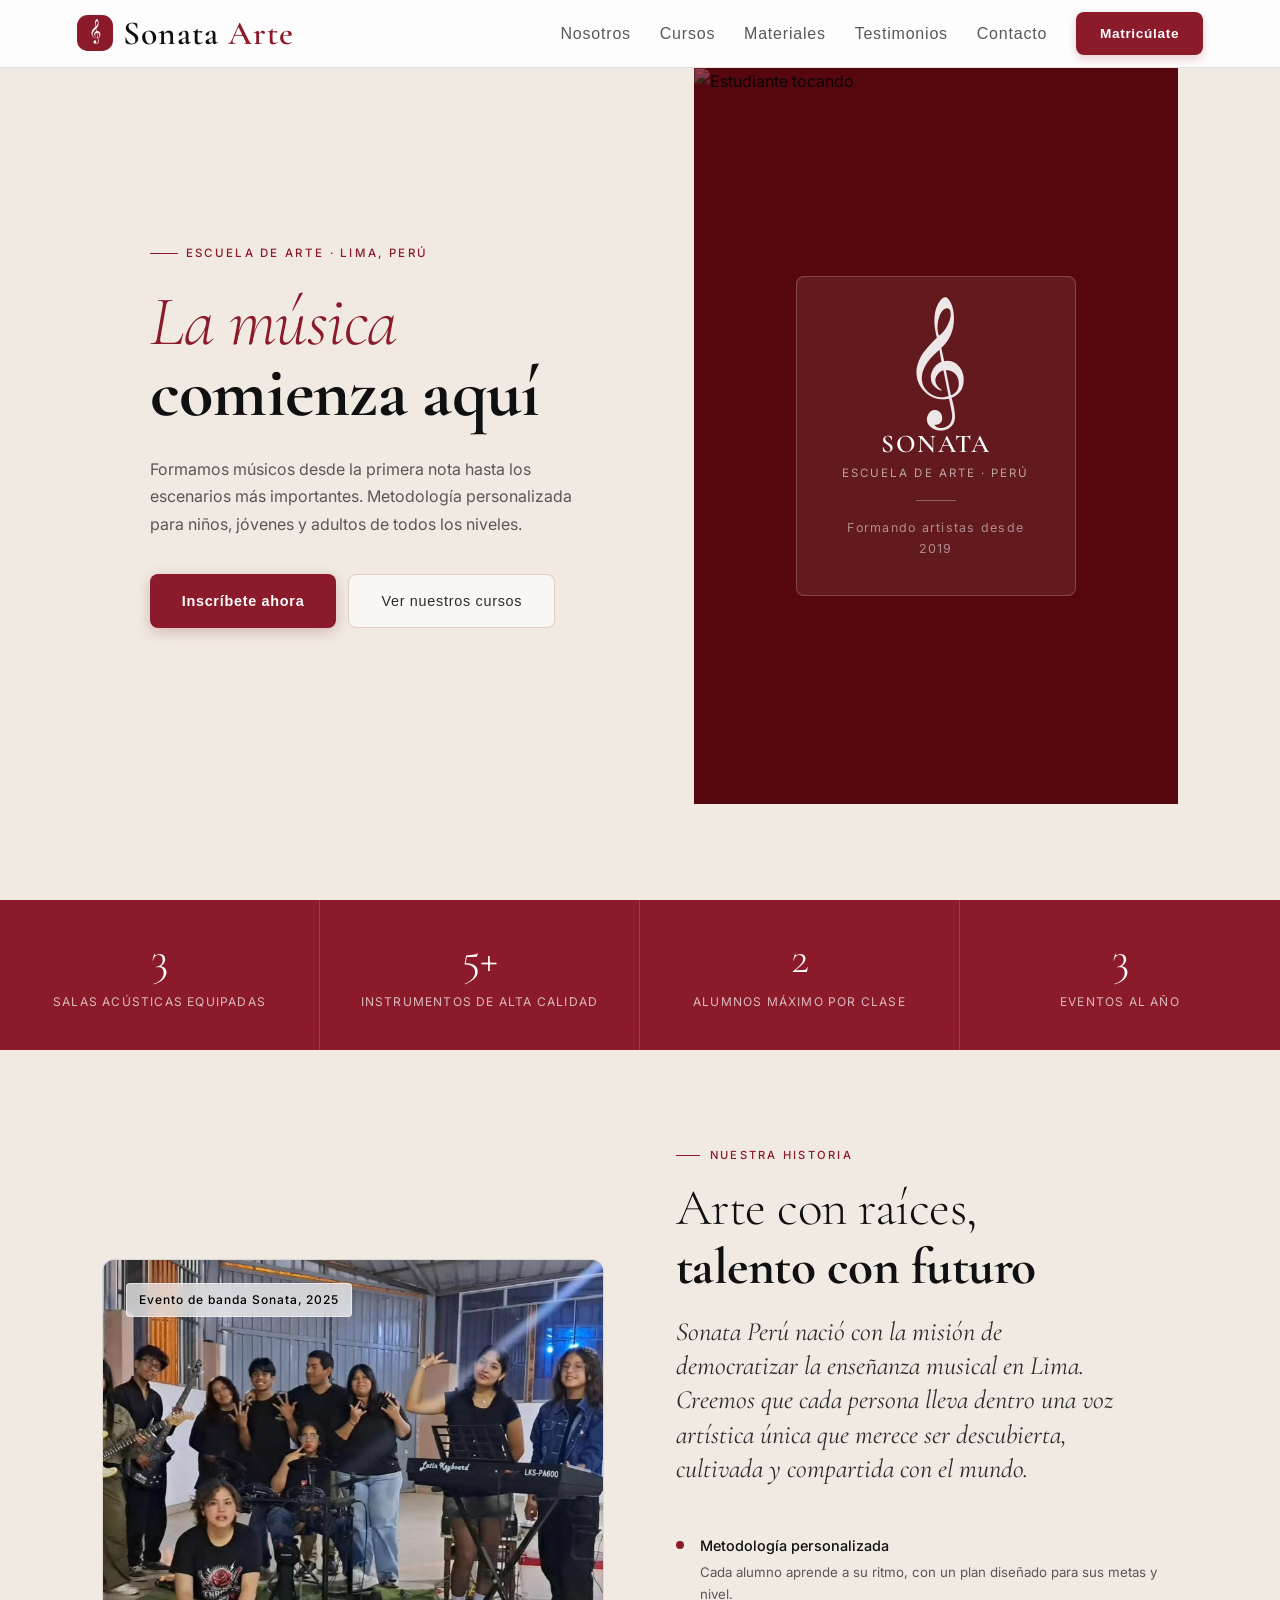
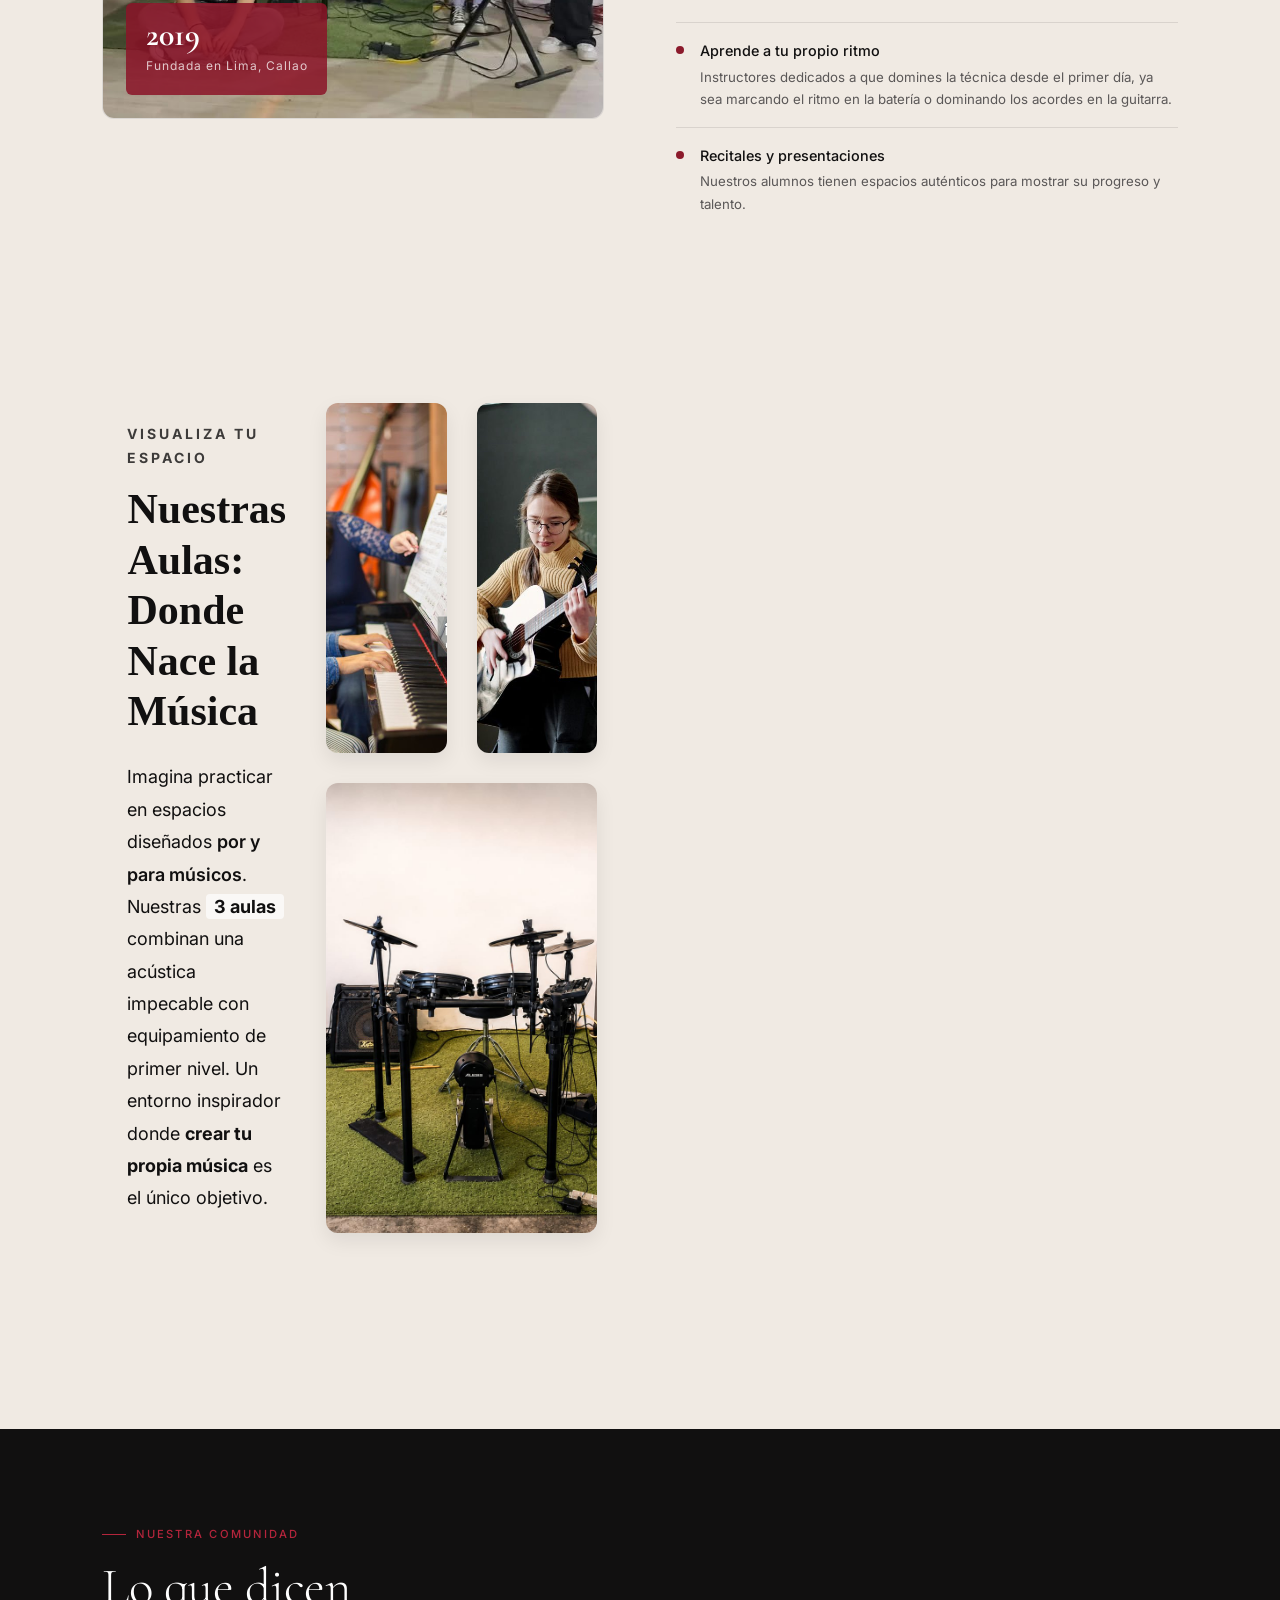
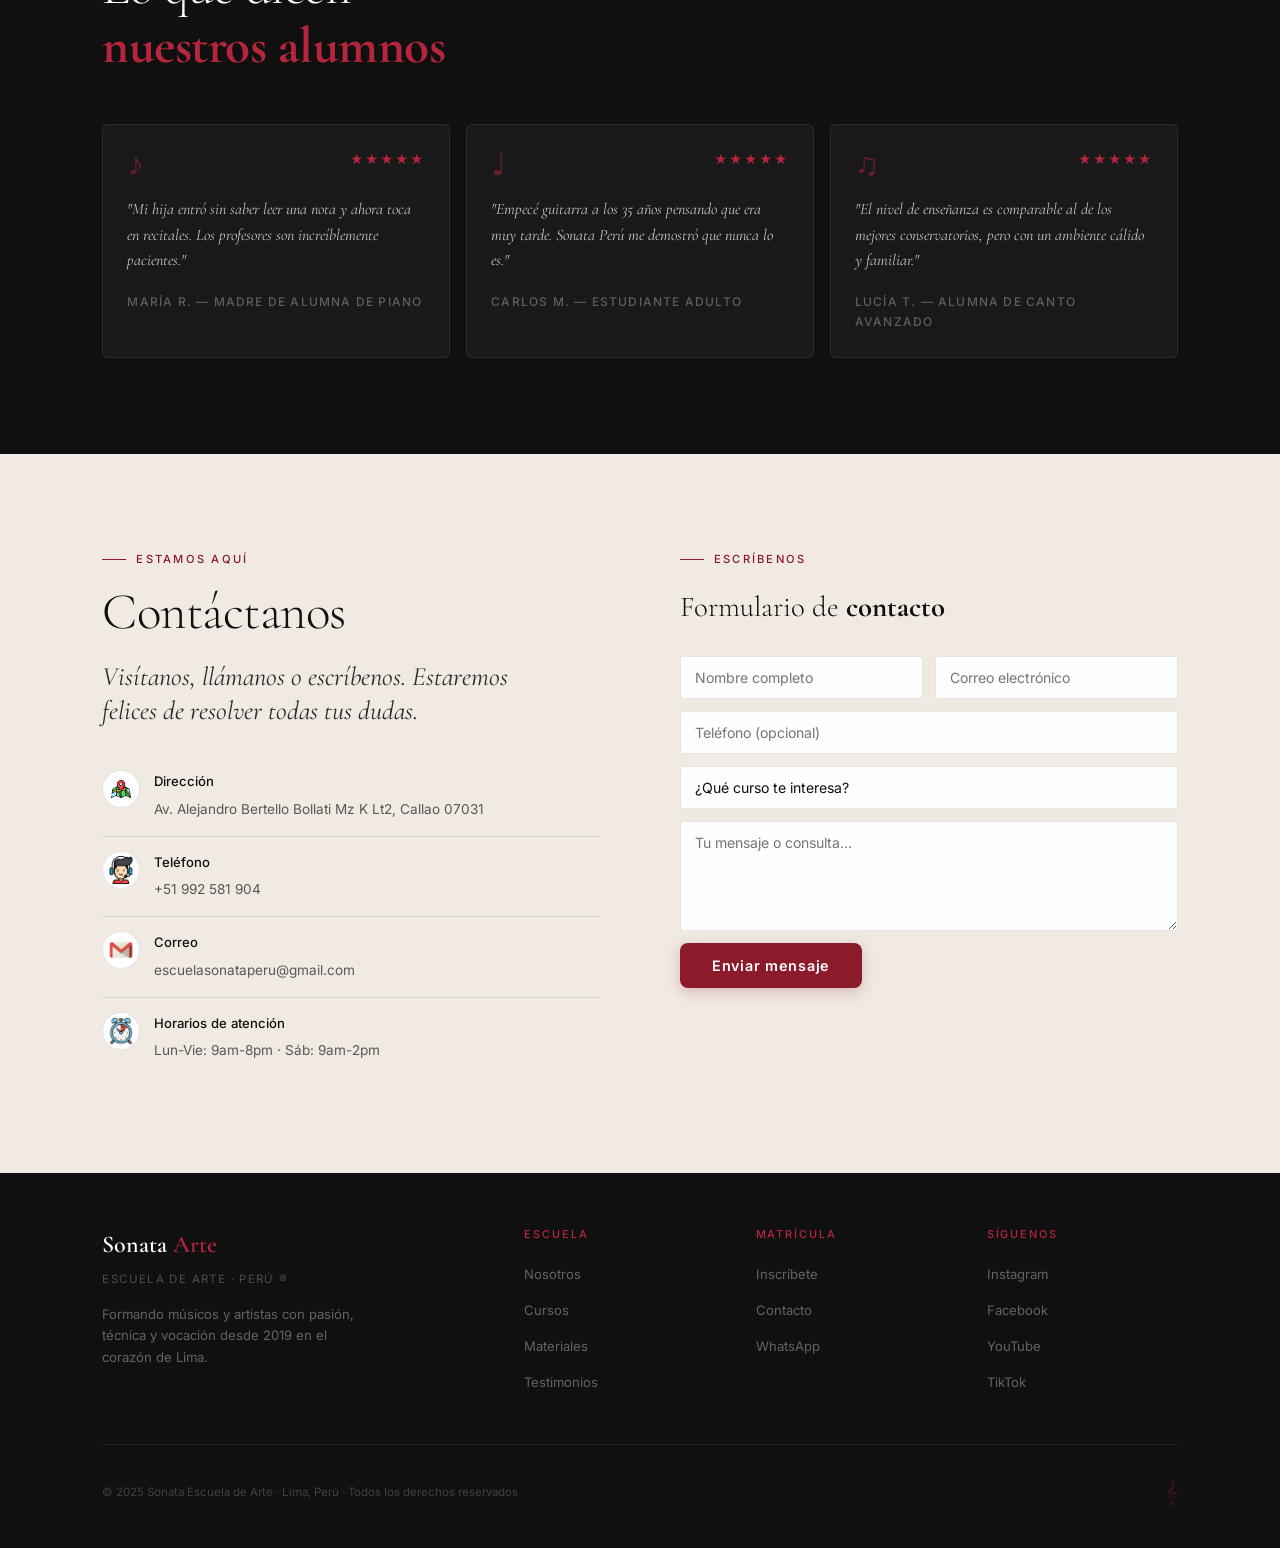
==== commit 73ed40a7: "solucionando imagenes de aulas" ====
--- a/index.html
+++ b/index.html
@@ -153,25 +153,26 @@
     </ul>
   </div>
 
- <section class="section-aulas">
-    <div class="aulas-wrapper">
+ <section class="section-aulas-secuencial">
+    <div class="aulas-wrapper-secuencial">
         
-        <div class="aulas-texto">
+        <div class="aulas-texto-secuencial">
             <span class="subtitulo-vino">VISUALIZA TU ESPACIO</span>
             <h2 class="titulo-vino">Nuestras Aulas: Donde Nace la Música</h2>
             
-            <p class="aulas-descripcion">
+            <p class="aulas-descripcion-vibrante">
                 Imagina practicar en espacios diseñados <span class="destaque-vino">por y para músicos</span>. 
                 Nuestras <span class="caja-crema">3 aulas</span> combinan una acústica impecable con equipamiento de primer nivel.
                 Un entorno inspirador donde <span class="destaque-bold">crear tu propia música</span> es el único objetivo.
             </p>
         </div>
         
-        <div class="aulas-grid">
-            <div class="aula-img aula-img-1" style="background-image: url('./assets/aula_piano.jpg');"></div>
-            <div class="aula-img aula-img-2" style="background-image: url('./assets/aula_guitarra.jpg');"></div>
+        <div class="aulas-mosaico-secuencial">
+            <div class="mosaico-aula-item" style="background-image: url('./assets/aula_piano.jpg');"></div>
             
-            <div class="aula-img aula-img-3" style="background-image: url('./assets/aula_bateria.jpg');"></div>
+            <div class="mosaico-aula-item" style="background-image: url('./assets/aula_guitarra.jpg');"></div>
+            
+            <div class="mosaico-aula-item mosaico-aula-item-ancha" style="background-image: url('./assets/aula_bateria.jpg');"></div>
         </div>
         
     </div>
--- a/css/nav.css
+++ b/css/nav.css
@@ -178,33 +178,31 @@
   }
 }
 
+
+
 /* =========================================================
-   ESTILOS: SECCIÓN NUESTRAS AULAS (Versión Pro - Balanceada)
+   ESTILOS: SECCIÓN NUESTRAS AULAS (Mosaico Secuencial Full Width)
 =========================================================== */
 
-
-/* =========================================================
-   ESTILOS: SECCIÓN NUESTRAS AULAS (Grilla Simple Definitive)
-=========================================================== */
-
-.section-aulas {
-    padding: 100px 20px; /* Espacio vertical generoso */
+.section-aulas-secuencial {
+    padding: 100px 5%; /* Usamos porcentajes para acercarnos a los bordes de la pantalla */
     background-color: var(--crema);
     display: flex;
     justify-content: center;
 }
 
-.aulas-wrapper {
-    max-width: 1300px; /* Ancho generoso para PC pero sin exagerar */
+.aulas-wrapper-secuencial {
+    max-width: 1600px; /* Ancho máximo generoso para pantallas muy grandes */
     width: 100%;
     display: flex;
     align-items: center; /* Alineación vertical central */
-    gap: 60px; /* Espacio limpio entre texto y fotos */
+    justify-content: space-between; /* Obliga al texto y las fotos a separarse a los extremos */
 }
 
 /* --- ESTILOS DE LA INFORMACIÓN (Izquierda) --- */
-.aulas-texto {
-    flex: 1; /* Ocupa el 45% del ancho en PC */
+.aulas-texto-secuencial {
+    flex: 0 0 35%; /* El texto ocupa el 35% del ancho disponible */
+    padding-right: 40px; /* Espacio limpio antes del mosaico */
 }
 
 .subtitulo-vino {
@@ -220,28 +218,28 @@
 
 .titulo-vino {
     color: var(--vino);
-    font-size: 36px;
+    font-size: 42px; /* Título grande y potente para balancear */
     font-family: 'Playfair Display', serif; /* O tu serif principal */
     margin-bottom: 25px;
     line-height: 1.2;
 }
 
 /* --- JUEGO DE COLORES EN LA DESCRIPCIÓN --- */
-.aulas-descripcion {
+.aulas-descripcion-vibrante {
     color: var(--gris-oscuro);
     line-height: 1.8;
-    font-size: 16px;
+    font-size: 18px; /* Texto un poco más de cuerpo */
 }
 
 /* 1. Destaque en Rojo Vino */
-.aulas-descripcion .destaque-vino {
+.aulas-descripcion-vibrante .destaque-vino {
     color: var(--vino);
     font-weight: 600;
 }
 
 /* 2. Resaltado 'Caja de Color' */
-.aulas-descripcion .caja-crema {
-    background-color: rgba(255, 255, 255, 0.5); /* Crema muy suave */
+.aulas-descripcion-vibrante .caja-crema {
+    background-color: rgba(255, 255, 255, 0.7); /* Crema muy suave de fondo */
     color: var(--vino);
     padding: 2px 8px;
     border-radius: 4px;
@@ -249,71 +247,77 @@
 }
 
 /* 3. Destaque Bold */
-.aulas-descripcion .destaque-bold {
+.aulas-descripcion-vibrante .destaque-bold {
     font-weight: bold;
 }
 
-/* --- ESTILOS DE LA GRILLA DE AULAS (Derecha - Soluciona el espacio) --- */
-.aulas-grid {
-    flex: 1.3; /* Le damos más peso a la derecha para llenar el espacio vacío */
+/* --- ESTILOS DEL MOSAICO SECUENCIAL DE AULAS (Derecha - ¡AHORA SÍ UTILIZA TODOOOO!) --- */
+.aulas-mosaico-secuencial {
+    flex: 0 0 60%; /* ¡El mosaico secuencial ocupa el 60% del ancho de la pantalla! */
     display: grid;
     grid-template-columns: repeat(2, 1fr); /* Dos columnas iguales */
     grid-template-rows: auto auto; /* Dos filas */
-    gap: 20px; /* Espacio limpio entre fotos */
-}
-
-/* Tarjeta base de cada imagen */
-.aula-img {
-    height: 250px; /* Altura base para las fotos de arriba */
+    gap: 30px; /* Fotos más separadas y elegantes */
+}
+
+/* Tarjeta base de cada imagen secuencial */
+.mosaico-aula-item {
+    height: 350px; /* FOTOS ARRIBA MUCHO MÁS ALTAS para PC */
     background-size: cover;
     background-position: center;
     border-radius: 12px; /* Bordes redondeados profesionales */
-    box-shadow: 0 4px 12px rgba(0,0,0,0.08); /* Sombra muy sutil */
+    box-shadow: 0 8px 20px rgba(0,0,0,0.08); /* Sombra muy sutil */
     transition: transform 0.3s ease; /* Pequeño efecto al hover */
 }
 
-/* Efecto hover suave y simple, sin superposiciones locas */
-.aula-img:hover {
+/* Efecto hover suave y simple */
+.mosaico-aula-item:hover {
     transform: translateY(-5px); /* Se levanta un poquito */
 }
 
-/* Posicionamiento y tamaño de la foto de abajo (spans across columns) */
-.aula-img-3 {
-    grid-column: span 2; /* Ocupa las dos columnas, llenando el ancho de la grilla */
-    height: 300px; /* Un poco más alta para tener presencia */
+/* FOTO DE ABAJO: Más alta y ancha, secuencial normal sin superposiciones */
+.mosaico-aula-item-ancha {
+    grid-column: span 2; /* Ocupa las dos columnas, secuencial de arriba a abajo */
+    height: 450px; /* ¡FOTO INFERIOR GIGANTE! */
 }
 
 /* =========================================================
-   DISEÑO RESPONSIVE: SECCIÓN NUESTRAS AULAS (Móvil)
+   DISEÑO RESPONSIVE: SECCIÓN NUESTRAS AULAS (Móvil Pro)
 =========================================================== */
-@media (max-width: 768px) {
-    .aulas-wrapper {
+@media (max-width: 900px) {
+    .aulas-wrapper-secuencial {
         flex-direction: column; /* Apilar texto arriba y fotos abajo */
-        gap: 40px;
+        gap: 50px;
         text-align: center;
     }
     
-    .section-aulas {
-        padding: 60px 15px;
+    .aulas-texto-secuencial {
+        flex: 1 1 100%; /* En móvil, el texto ocupa el 100% */
+        width: 100%;
+        padding-right: 0;
+    }
+    
+    .section-aulas-secuencial {
+        padding: 60px 20px;
     }
 
     .titulo-vino {
-        font-size: 28px;
-    }
-    
-    .aulas-grid {
+        font-size: 32px;
+    }
+    
+    .aulas-mosaico-secuencial {
         width: 100%;
         grid-template-columns: 1fr; /* Una columna en móvil */
-        gap: 15px;
-    }
-    
-    .aula-img {
-        height: 200px !important; /* Fotos un poco más bajas en móvil */
-    }
-    
-    /* En móvil, la tercera foto no necesita spanear */
-    .aula-img-3 {
+        gap: 20px;
+    }
+    
+    .mosaico-aula-item {
+        height: 250px !important; /* Fotos un poco más bajas en móvil */
+    }
+    
+    /* En móvil, la tercera foto no necesita spanear ni ser tan alta */
+    .mosaico-aula-item-ancha {
         grid-column: span 1;
-        height: 200px !important;
+        height: 250px !important;
     }
 }
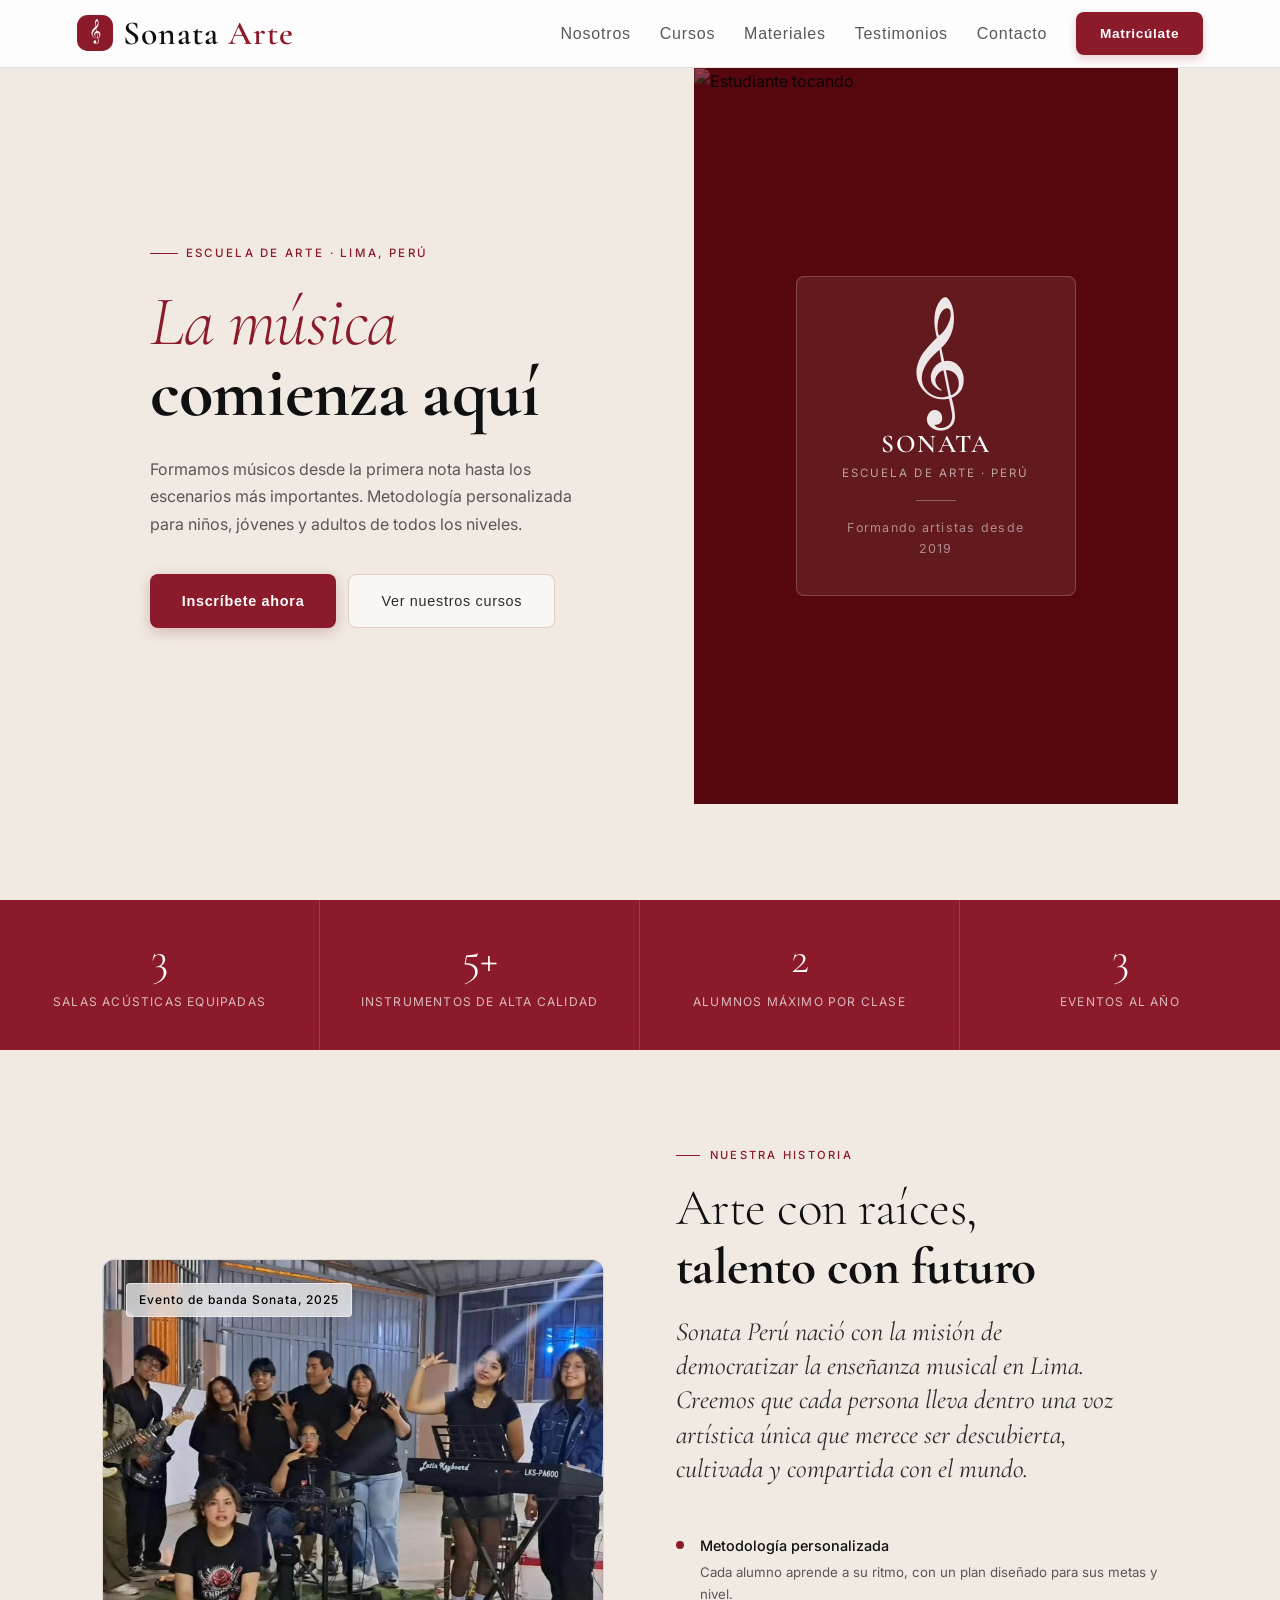
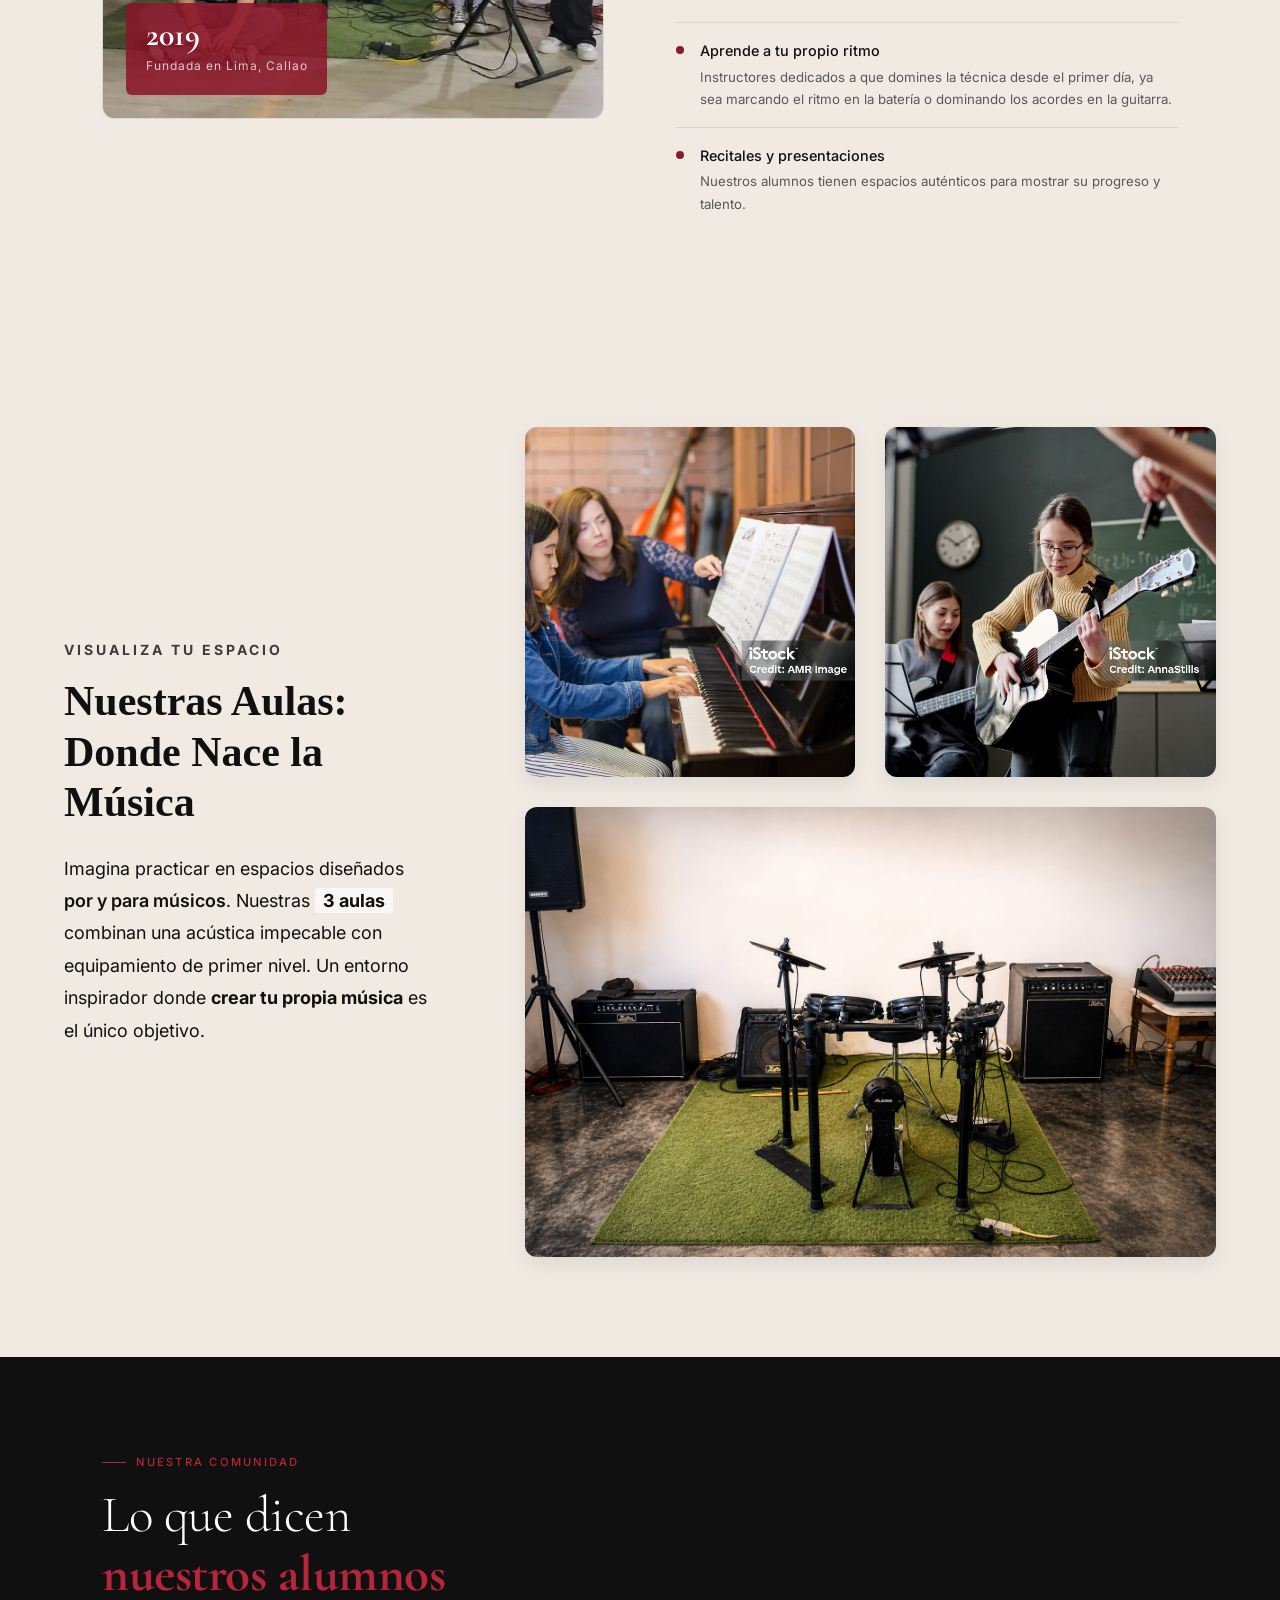
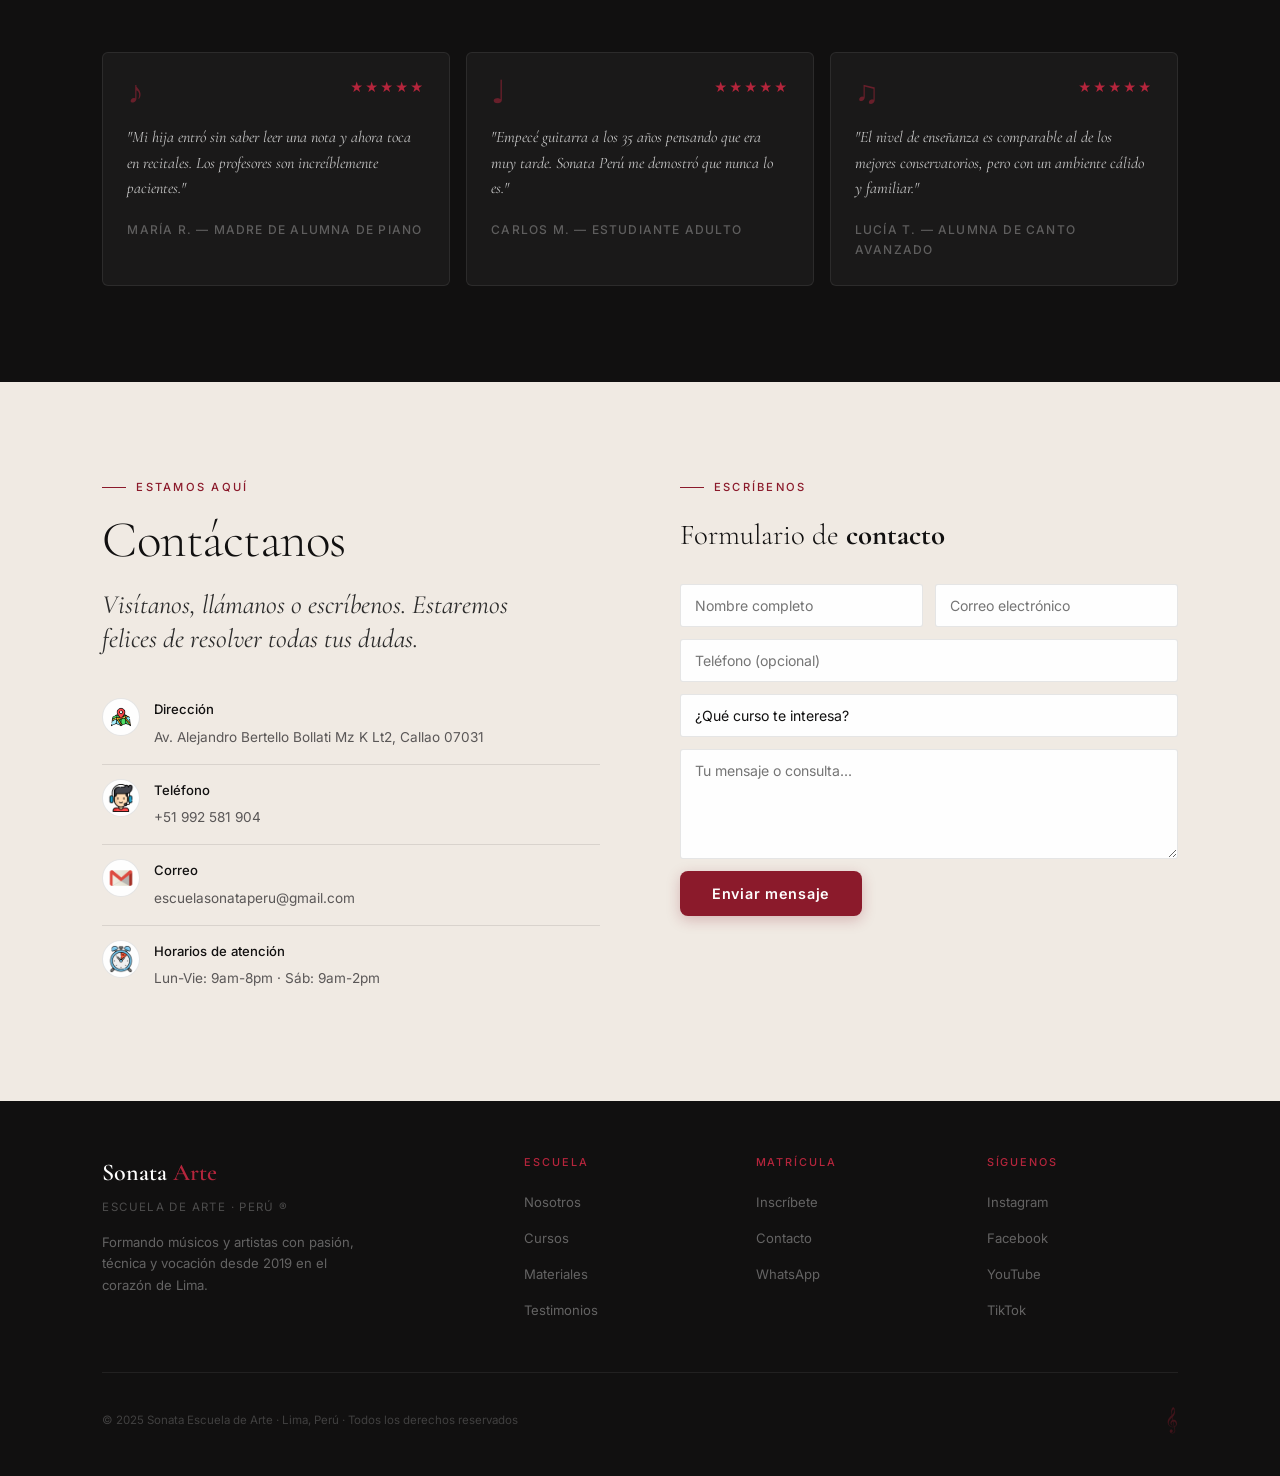
==== commit f41054ad: "aulas como section" ====
--- a/index.html
+++ b/index.html
@@ -152,6 +152,7 @@
       </li>
     </ul>
   </div>
+</section>
 
  <section class="section-aulas-secuencial">
     <div class="aulas-wrapper-secuencial">
@@ -177,7 +178,6 @@
         
     </div>
   </section>
-</section>
  
 <section id="testimonios">
   <p class="eyebrow">Nuestra comunidad</p>
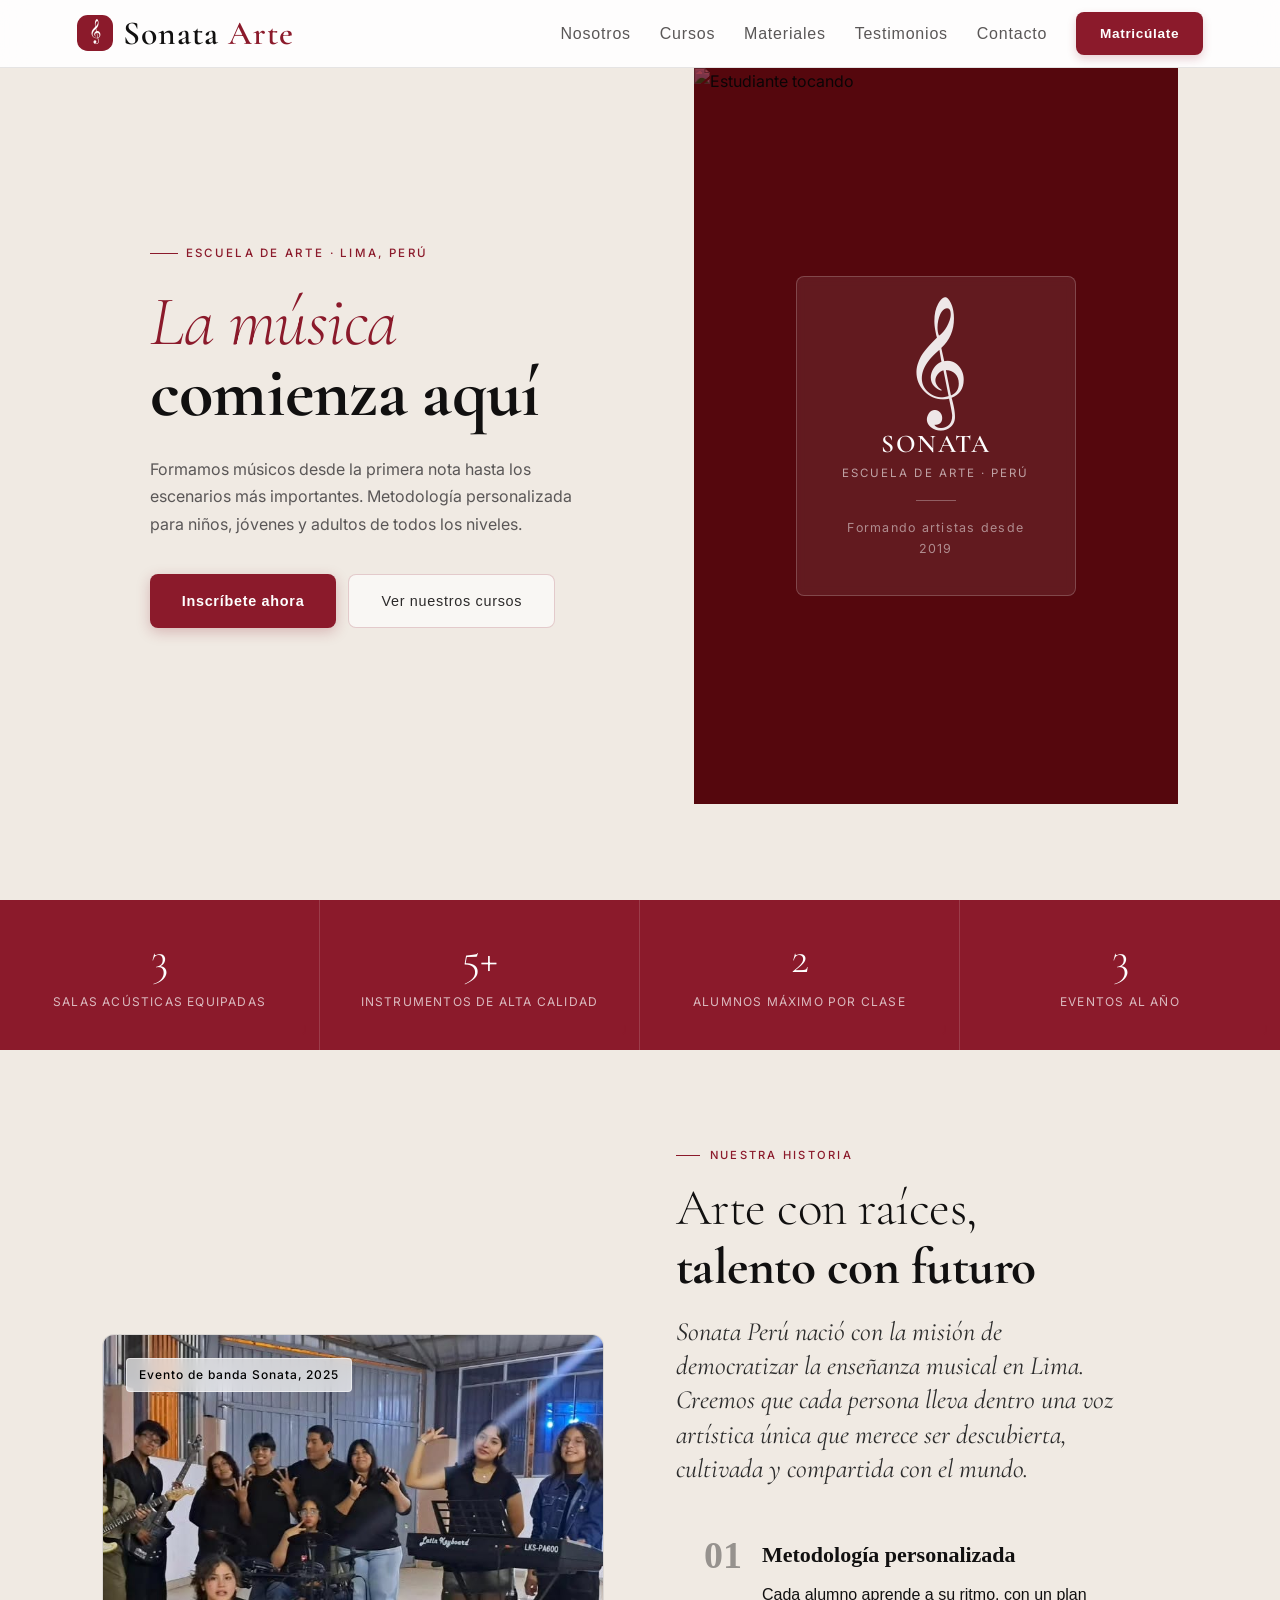
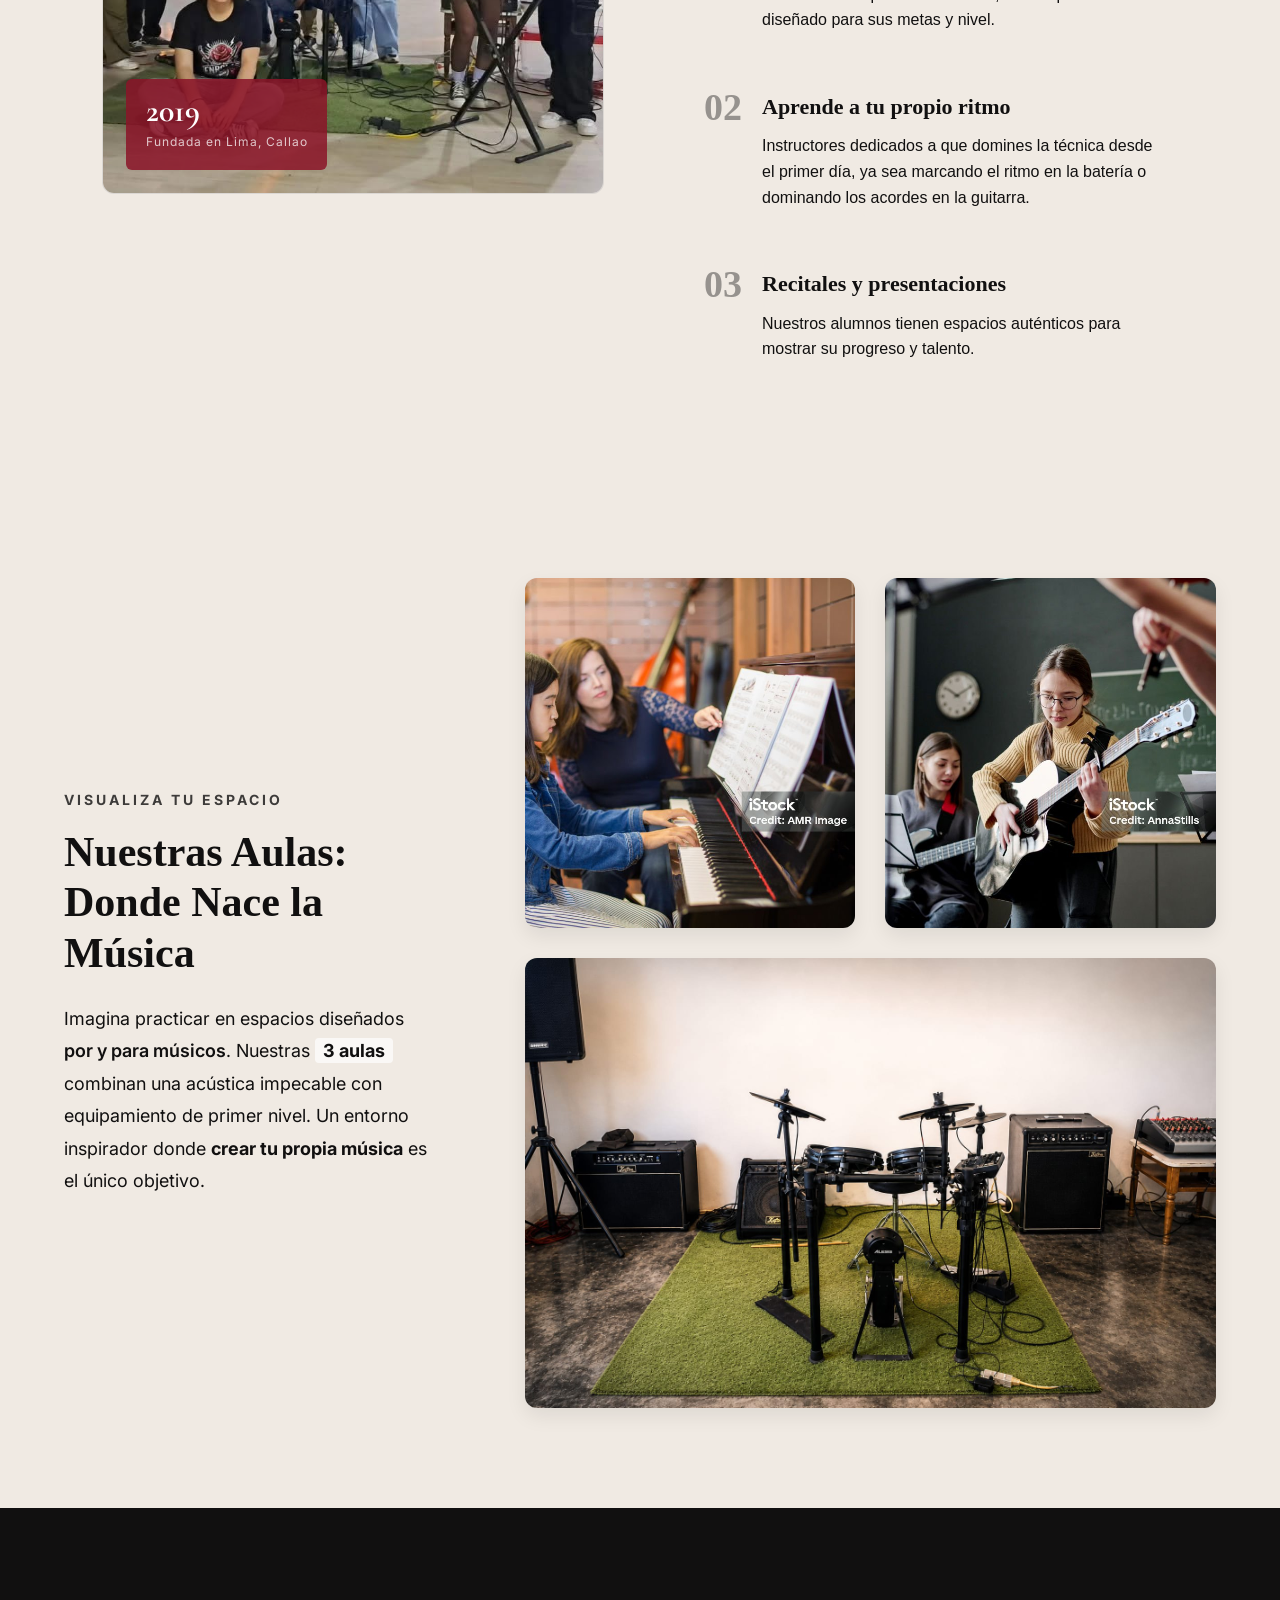
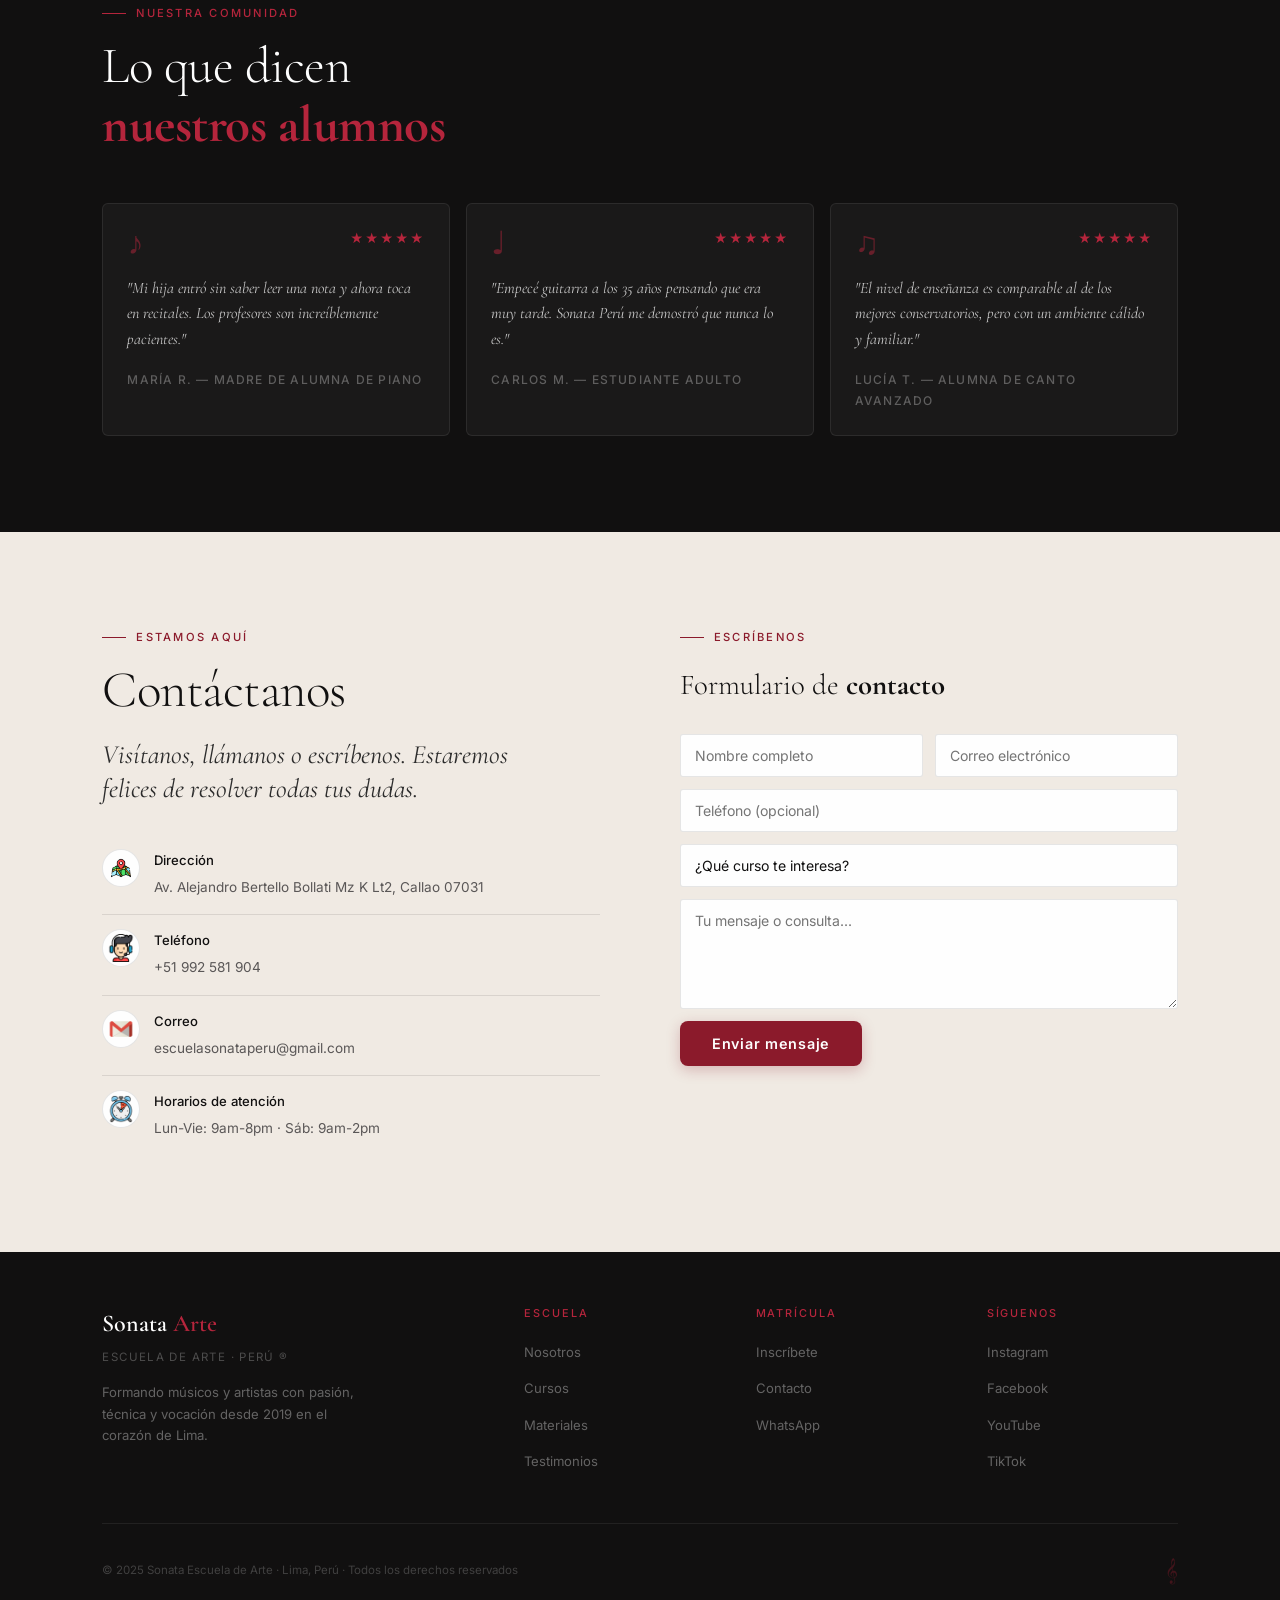
==== commit d8fe6a6b: "mejorando metodologia - nosotros" ====
--- a/index.html
+++ b/index.html
@@ -128,26 +128,28 @@
       Creemos que cada persona lleva dentro una voz artística única que merece ser
       descubierta, cultivada y compartida con el mundo.
     </p>
-    <ul class="values">
-      <li class="val-row">
-        <div class="val-dot"></div>
-        <div>
-          <div class="val-title">Metodología personalizada</div>
-          <div class="val-desc">Cada alumno aprende a su ritmo, con un plan diseñado para sus metas y nivel.</div>
+    <ul class="valores-elegantes">
+      <li class="valor-item">
+        <div class="valor-numero">01</div>
+        <div class="valor-contenido">
+          <h3 class="valor-titulo">Metodología personalizada</h3>
+          <p class="valor-desc">Cada alumno aprende a su ritmo, con un plan diseñado para sus metas y nivel.</p>
         </div>
       </li>
-      <li class="val-row">
-        <div class="val-dot"></div>
-        <div>
-          <div class="val-title">Aprende a tu propio ritmo</div>
-          <div class="val-desc">Instructores dedicados a que domines la técnica desde el primer día, ya sea marcando el ritmo en la batería o dominando los acordes en la guitarra.</div>
+      
+      <li class="valor-item">
+        <div class="valor-numero">02</div>
+        <div class="valor-contenido">
+          <h3 class="valor-titulo">Aprende a tu propio ritmo</h3>
+          <p class="valor-desc">Instructores dedicados a que domines la técnica desde el primer día, ya sea marcando el ritmo en la batería o dominando los acordes en la guitarra.</p>
         </div>
       </li>
-      <li class="val-row">
-        <div class="val-dot"></div>
-        <div>
-          <div class="val-title">Recitales y presentaciones</div>
-          <div class="val-desc">Nuestros alumnos tienen espacios auténticos para mostrar su progreso y talento.</div>
+      
+      <li class="valor-item">
+        <div class="valor-numero">03</div>
+        <div class="valor-contenido">
+          <h3 class="valor-titulo">Recitales y presentaciones</h3>
+          <p class="valor-desc">Nuestros alumnos tienen espacios auténticos para mostrar su progreso y talento.</p>
         </div>
       </li>
     </ul>
--- a/css/main.css
+++ b/css/main.css
@@ -340,12 +340,73 @@
   border: 1px solid rgba(255, 255, 255, 0.5); /* Borde semitransparente que brilla un poco */
 }
  
-.values { margin-top: 32px; list-style: none; }
-.val-row { display: flex; gap: 16px; padding: 16px 0; border-bottom: 0.5px solid var(--borde); align-items: flex-start; }
-.val-row:last-child { border-bottom: none; }
-.val-dot { width: 8px; height: 8px; border-radius: 50%; background: var(--granate); margin-top: 7px; flex-shrink: 0; }
-.val-title { font-size: 0.9rem; font-weight: 500; margin-bottom: 2px; }
-.val-desc { font-size: 0.83rem; color: var(--negro-3); }
+/* =========================================================
+   ESTILOS: LISTA DE VALORES ELEGANTE (Historia)
+=========================================================== */
+
+.valores-elegantes {
+    list-style: none;
+    padding: 0;
+    margin: 30px 0 0 0;
+    display: flex;
+    flex-direction: column;
+    gap: 15px; /* Espacio entre cada punto */
+}
+
+/* Contenedor de cada ítem */
+.valor-item {
+    display: flex;
+    align-items: flex-start;
+    gap: 20px;
+    padding: 20px 25px;
+    background-color: transparent;
+    border-left: 3px solid transparent; /* Borde invisible inicial */
+    border-radius: 0 12px 12px 0;
+    transition: all 0.3s ease; /* Animación suave */
+    cursor: default;
+}
+
+/* EFECTO HOVER: Lo que lo hace llamativo */
+.valor-item:hover {
+    background-color: rgba(255, 255, 255, 0.6); /* Fondo sutil al pasar el mouse */
+    border-left: 3px solid var(--vino); /* Aparece la línea color vino */
+    transform: translateX(10px); /* Se mueve un poquito a la derecha */
+    box-shadow: 0 5px 15px rgba(0,0,0,0.03);
+}
+
+/* El Número Elegante (01, 02, 03) */
+.valor-numero {
+    font-family: 'Playfair Display', serif; /* Tipografía elegante */
+    font-size: 38px;
+    font-weight: bold;
+    color: var(--vino);
+    opacity: 0.4; /* Medio transparente inicialmente */
+    line-height: 1;
+    transition: all 0.3s ease;
+}
+
+/* Al pasar el mouse, el número cobra fuerza */
+.valor-item:hover .valor-numero {
+    opacity: 1;
+    transform: scale(1.1);
+}
+
+/* El Título del valor */
+.valor-titulo {
+    font-family: 'Playfair Display', serif; /* Misma fuente elegante del título principal */
+    font-size: 22px;
+    color: var(--vino);
+    margin: 0 0 8px 0;
+}
+
+/* La Descripción */
+.valor-desc {
+    font-family: sans-serif;
+    color: var(--gris-oscuro);
+    font-size: 16px;
+    line-height: 1.6;
+    margin: 0;
+}
 
 /* ═══════════════════════════════════════════
    CURSOS
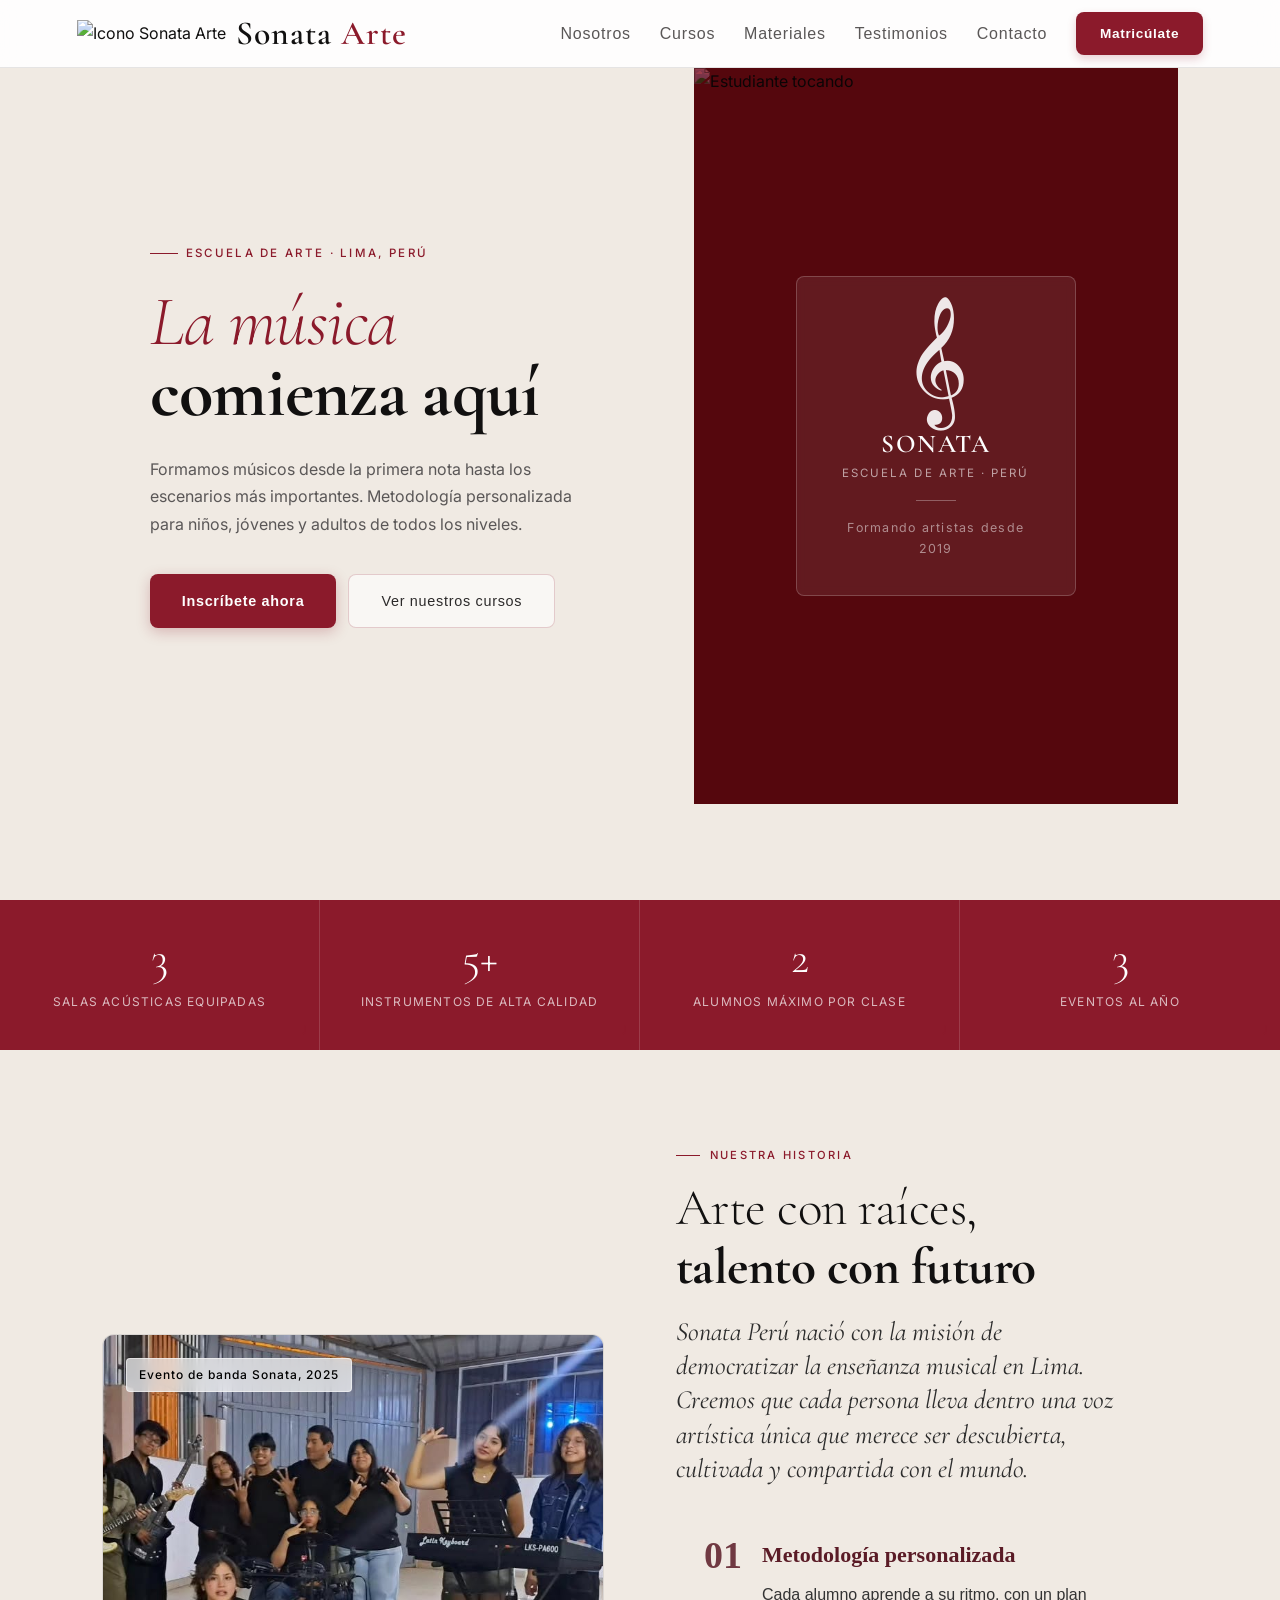
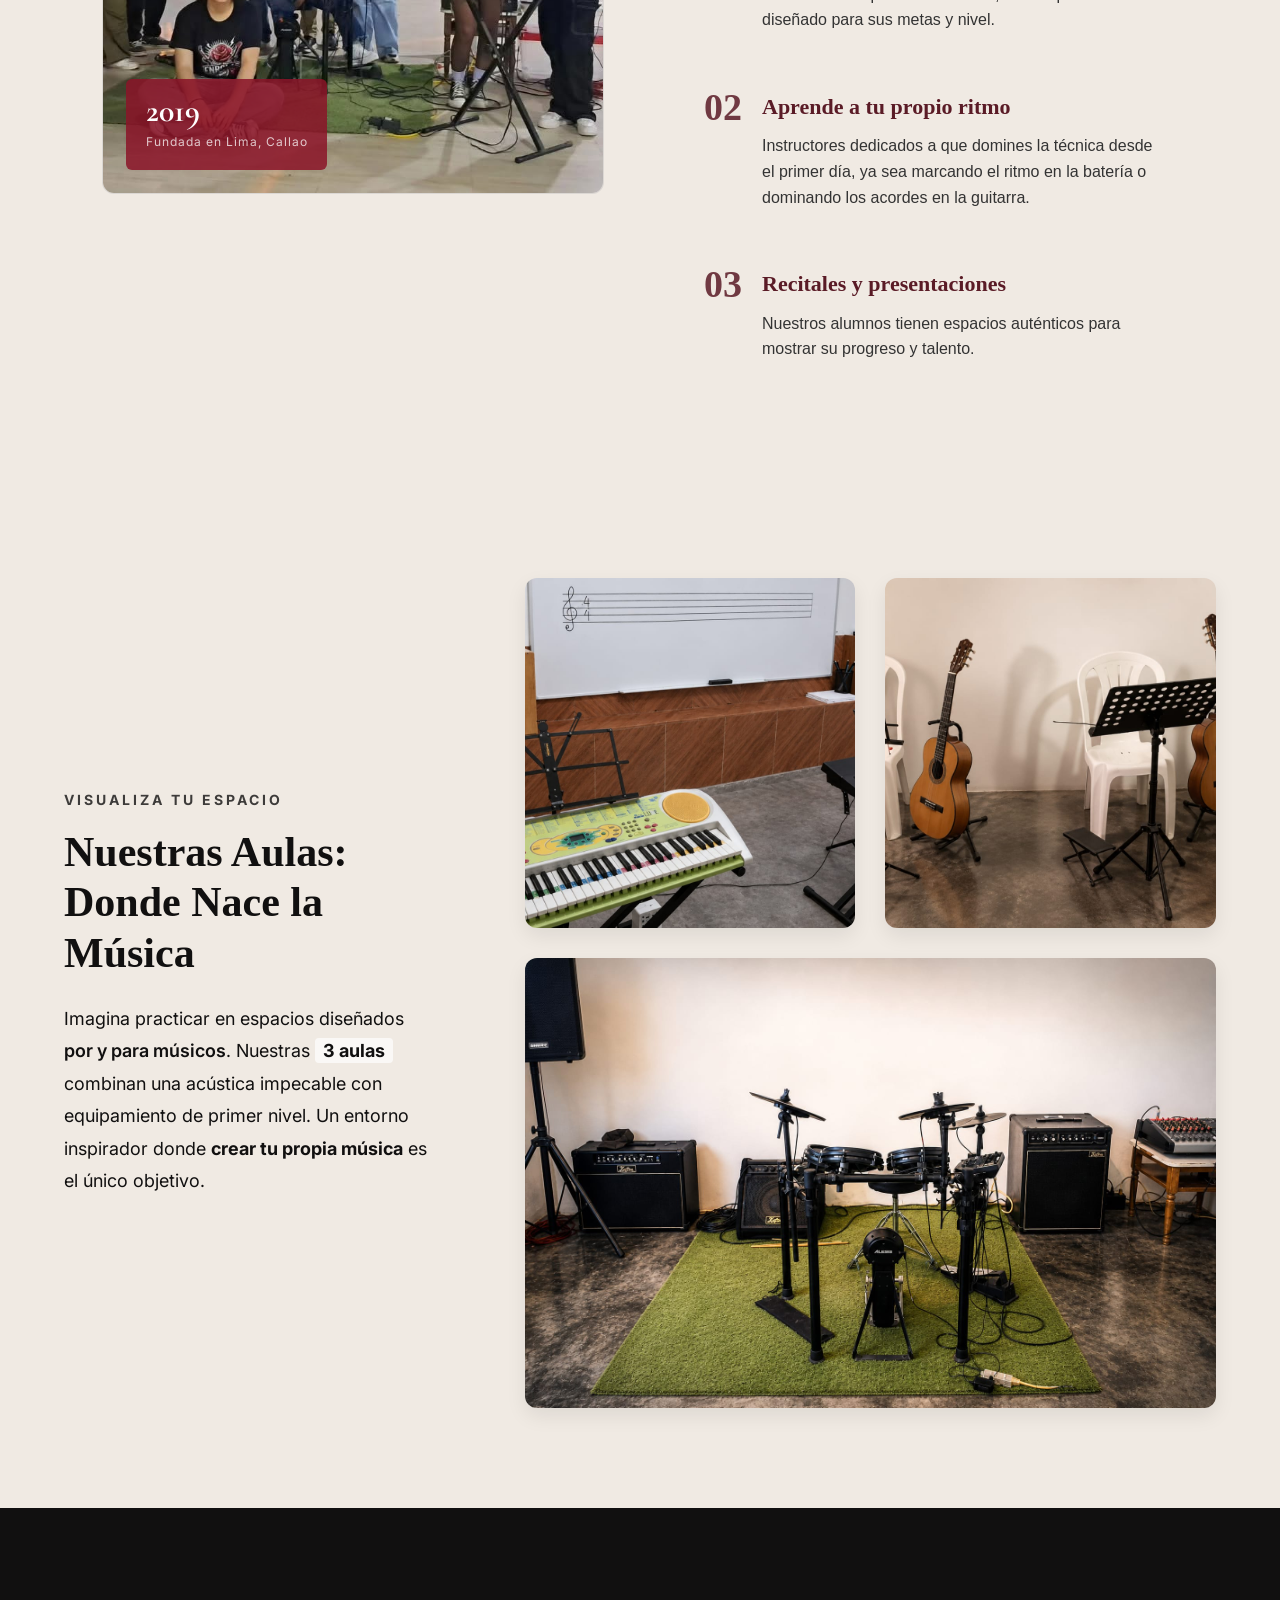
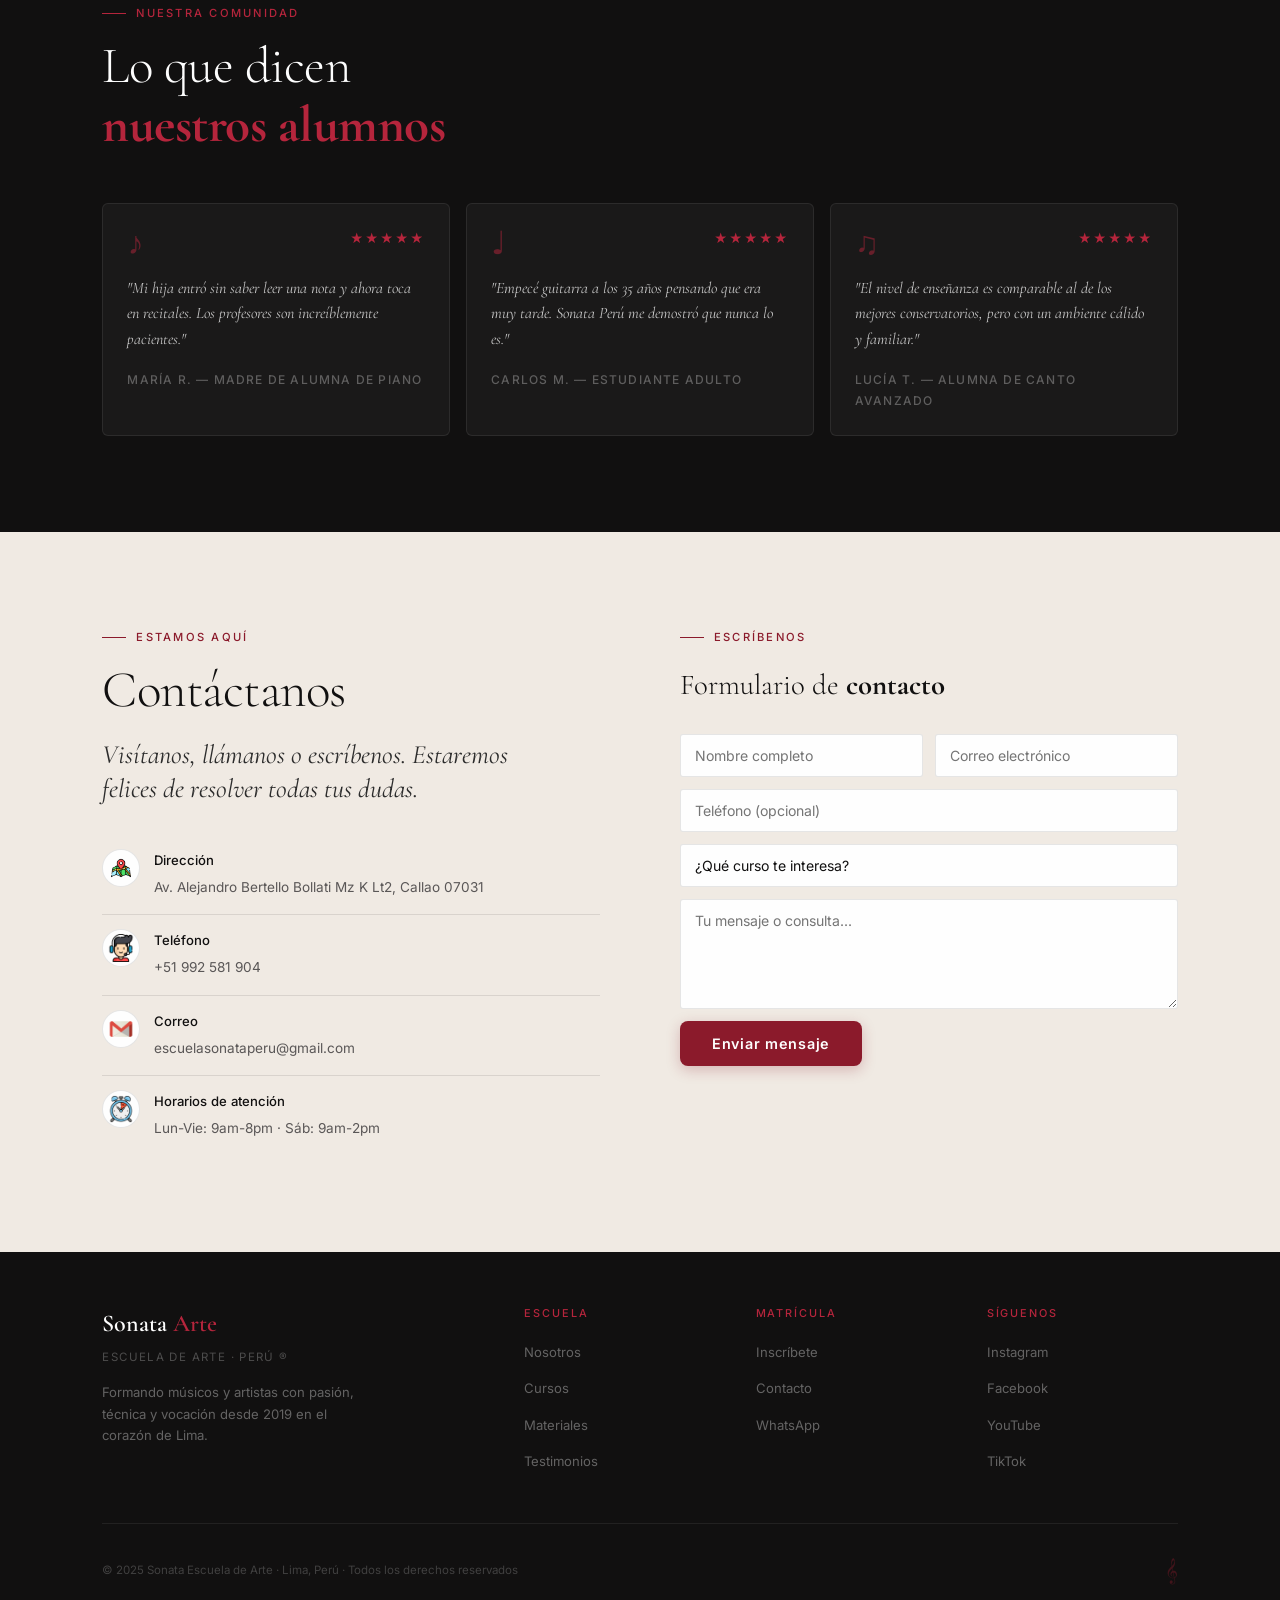
==== commit 6e1957e6: "agregar logo al index" ====
--- a/index.html
+++ b/index.html
@@ -14,7 +14,7 @@
  
 <nav>
   <a href="index.html" class="nav-logo">
-    <div class="nav-logo-icon" aria-hidden="true">𝄞</div>
+    <img src="../assets/logo.png" alt="Icono Sonata Arte" class="nav-logo-img"> 
     <span class="nav-logo-text">Sonata <span>Arte</span></span> 
   </a>
   
--- a/css/main.css
+++ b/css/main.css
@@ -369,43 +369,78 @@
 /* EFECTO HOVER: Lo que lo hace llamativo */
 .valor-item:hover {
     background-color: rgba(255, 255, 255, 0.6); /* Fondo sutil al pasar el mouse */
-    border-left: 3px solid var(--vino); /* Aparece la línea color vino */
+    border-left: 3px solid var(--vino, #5A1B26); /* Aparece la línea color guinda */
     transform: translateX(10px); /* Se mueve un poquito a la derecha */
     box-shadow: 0 5px 15px rgba(0,0,0,0.03);
 }
 
-/* El Número Elegante (01, 02, 03) */
+/* EL NÚMERO ELEGANTE - AHORA SÍ ES GUINDA */
 .valor-numero {
     font-family: 'Playfair Display', serif; /* Tipografía elegante */
     font-size: 38px;
     font-weight: bold;
-    color: var(--vino);
-    opacity: 0.4; /* Medio transparente inicialmente */
+    color: var(--vino, #5A1B26); /* Tu color guinda directo */
+    opacity: 0.85; /* Lo subimos para que no se vea gris, sino un guinda sólido */
     line-height: 1;
     transition: all 0.3s ease;
 }
 
-/* Al pasar el mouse, el número cobra fuerza */
+/* Al pasar el mouse, el número cobra fuerza total */
 .valor-item:hover .valor-numero {
-    opacity: 1;
+    opacity: 1; /* Guinda al 100% al pasar el mouse */
     transform: scale(1.1);
 }
 
 /* El Título del valor */
 .valor-titulo {
-    font-family: 'Playfair Display', serif; /* Misma fuente elegante del título principal */
+    font-family: 'Playfair Display', serif; 
     font-size: 22px;
-    color: var(--vino);
+    color: var(--vino, #5A1B26);
     margin: 0 0 8px 0;
 }
 
 /* La Descripción */
 .valor-desc {
     font-family: sans-serif;
-    color: var(--gris-oscuro);
+    color: var(--gris-oscuro, #333333);
     font-size: 16px;
     line-height: 1.6;
     margin: 0;
+}
+
+/* =========================================================
+   DISEÑO RESPONSIVE: LISTA DE VALORES ELEGANTE (Móvil)
+=========================================================== */
+@media (max-width: 768px) {
+    .valores-elegantes {
+        gap: 10px;
+        margin: 20px 0 0 0;
+    }
+
+    .valor-item {
+        padding: 15px 10px;
+        gap: 15px;
+        border-radius: 8px;
+    }
+
+    /* En celulares evitamos que se mueva hacia la derecha al tocarlo */
+    .valor-item:hover, 
+    .valor-item:active {
+        transform: none; 
+        background-color: rgba(255, 255, 255, 0.4); 
+    }
+
+    .valor-numero {
+        font-size: 32px; 
+    }
+
+    .valor-titulo {
+        font-size: 20px; 
+    }
+
+    .valor-desc {
+        font-size: 15px; 
+    }
 }
 
 /* ═══════════════════════════════════════════
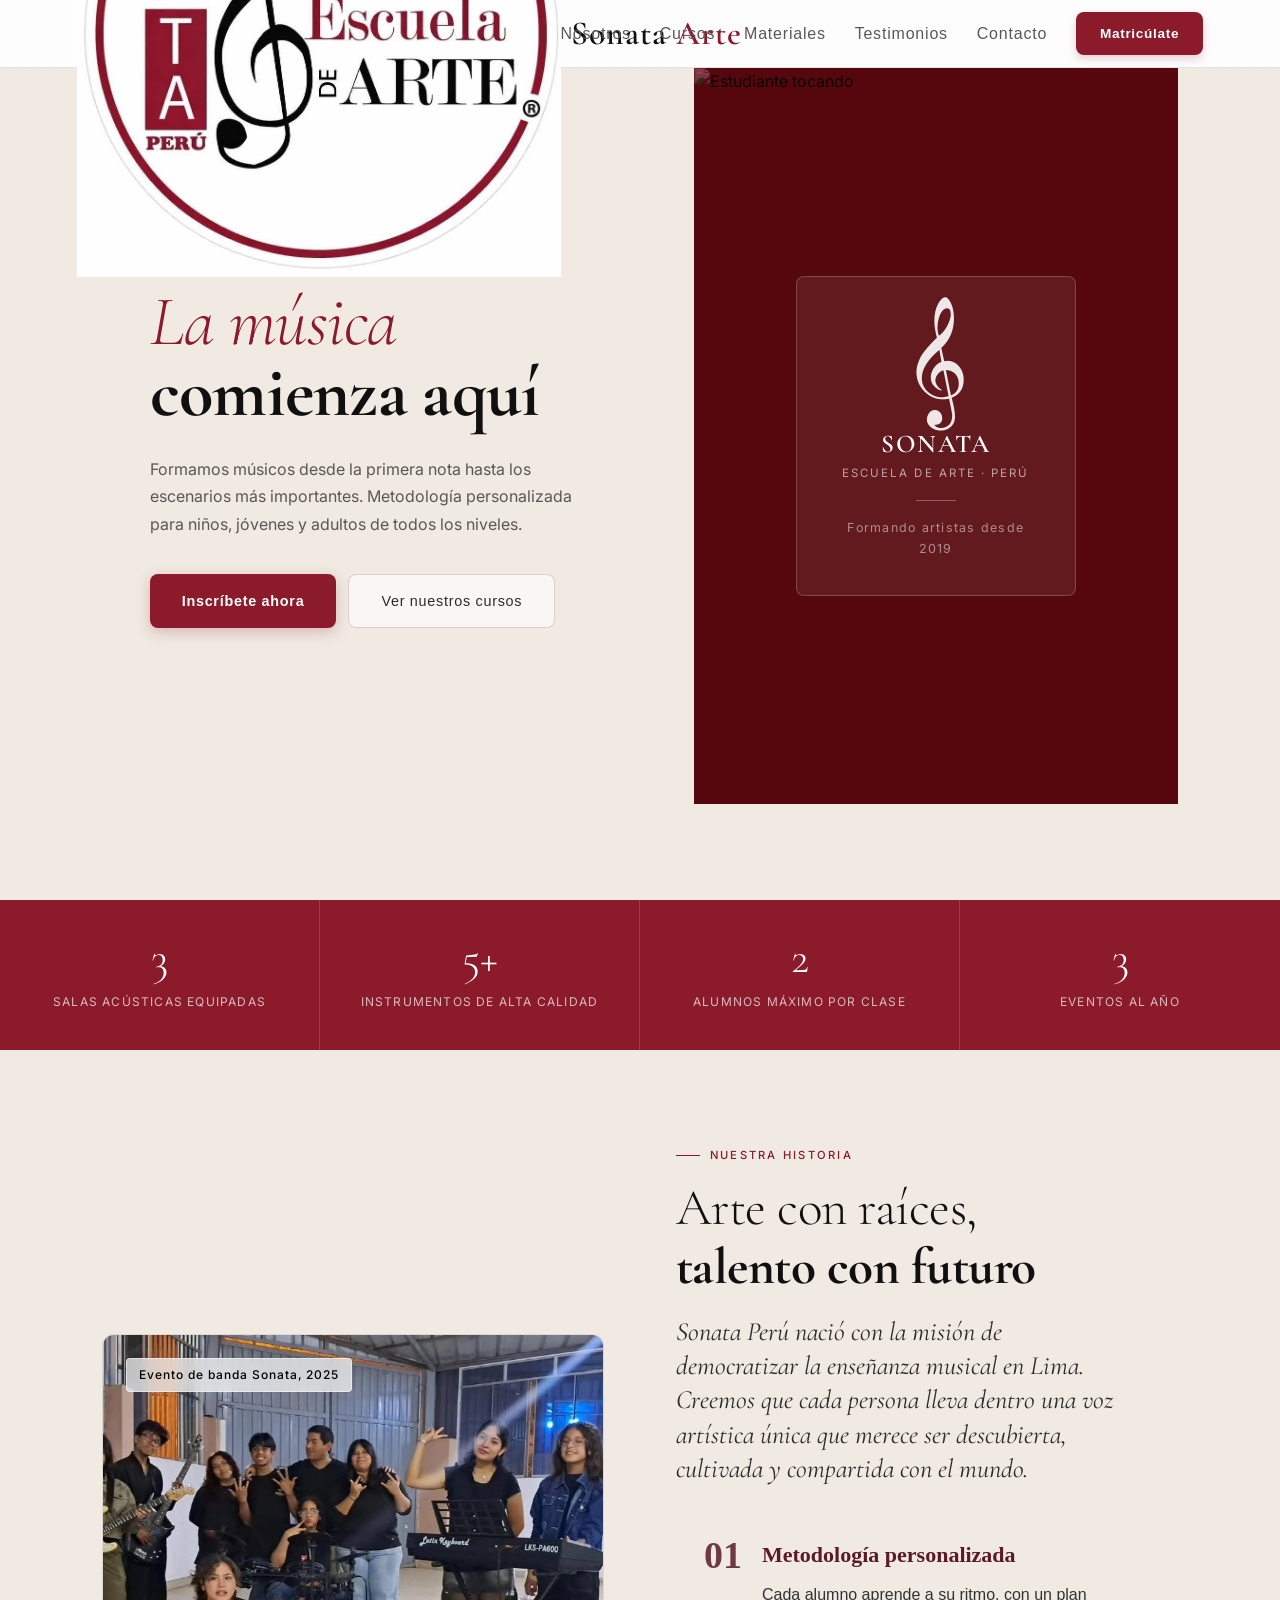
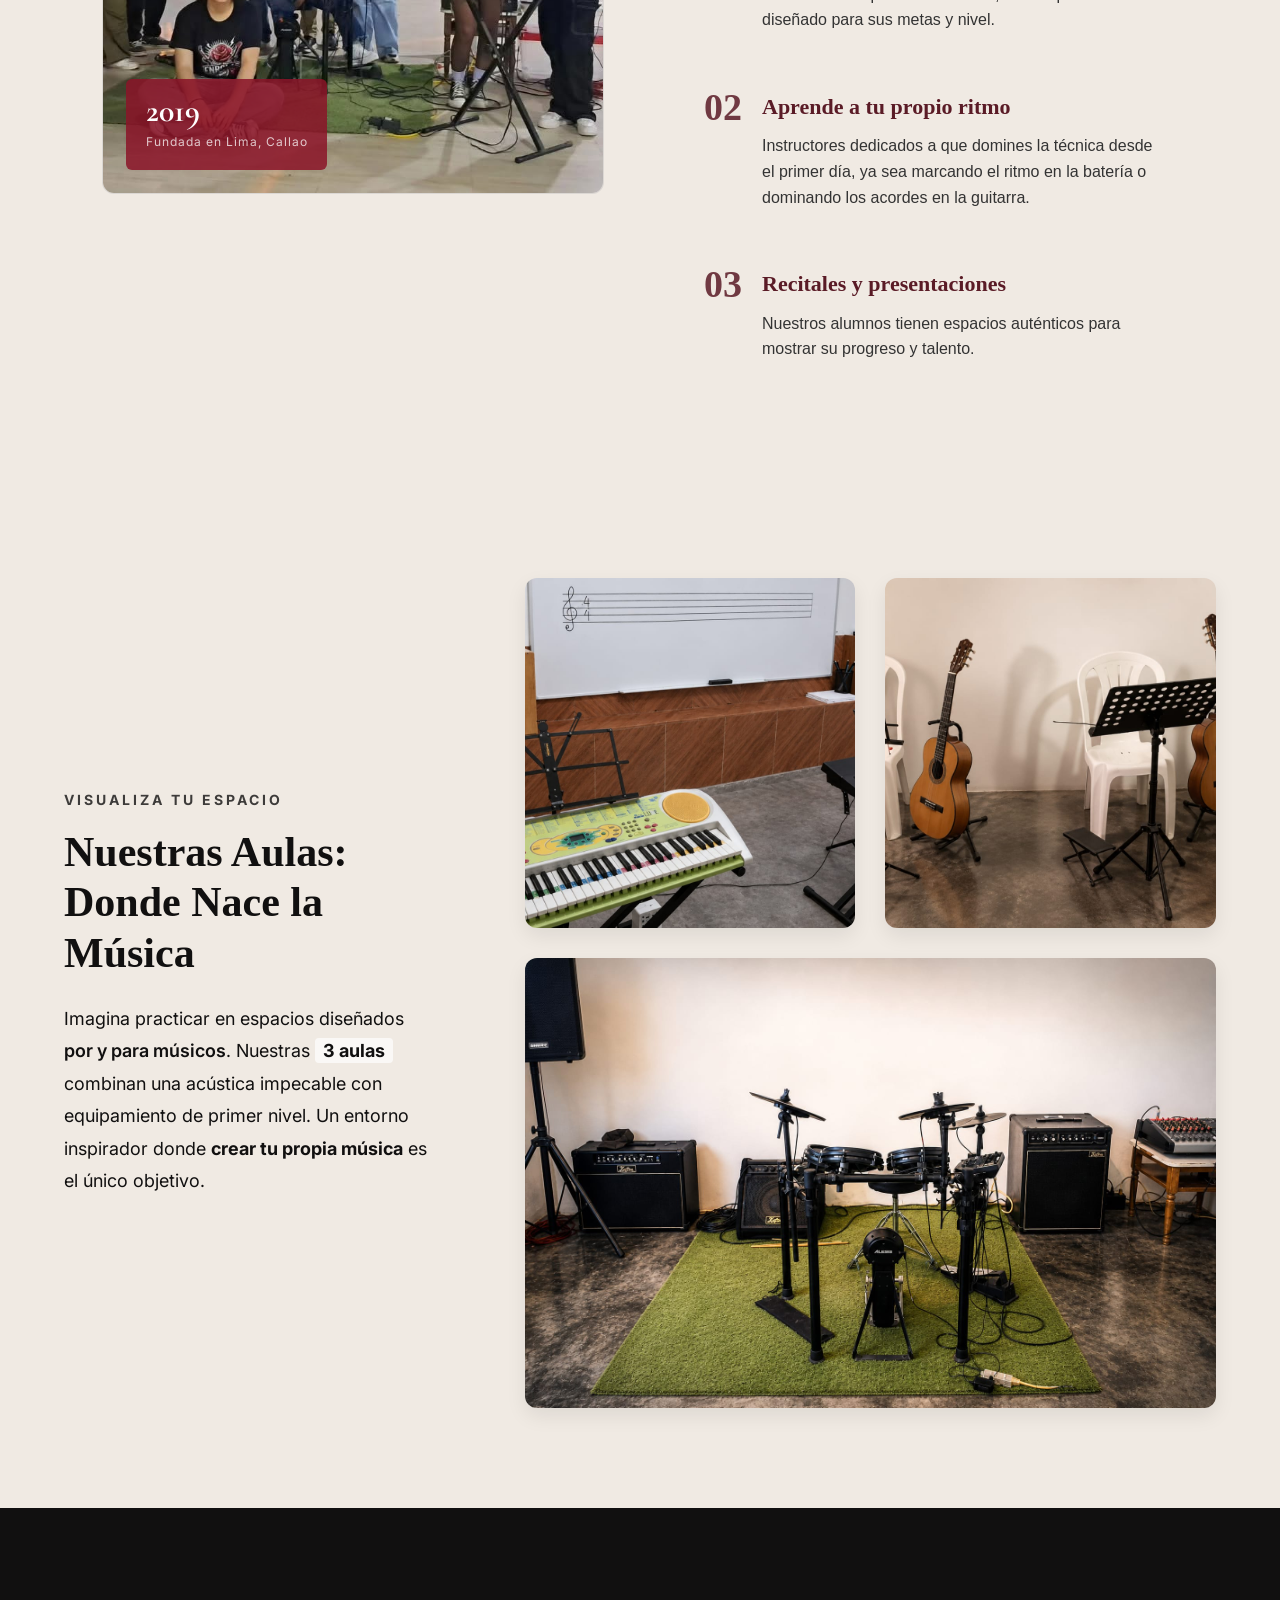
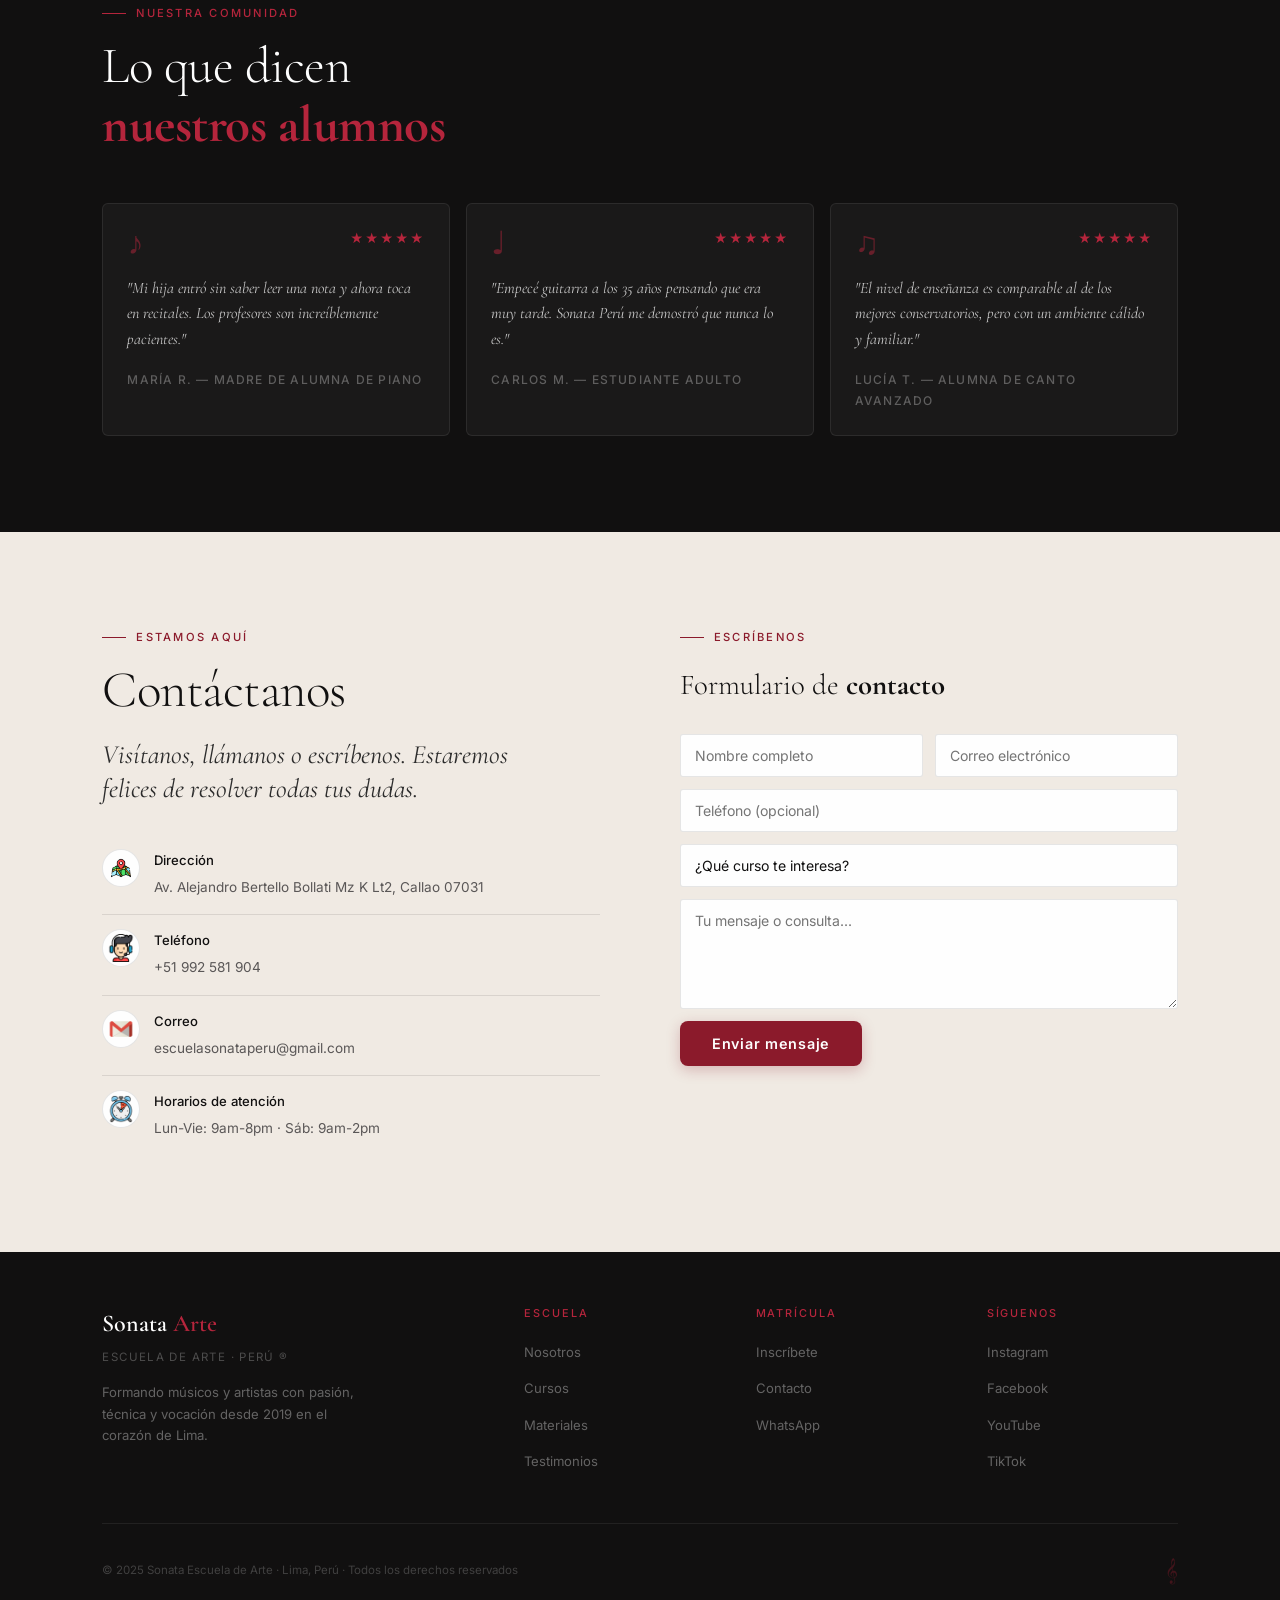
==== commit b6689494: "editando la extension de la imagen" ====
--- a/index.html
+++ b/index.html
@@ -14,7 +14,7 @@
  
 <nav>
   <a href="index.html" class="nav-logo">
-    <img src="../assets/logo.png" alt="Icono Sonata Arte" class="nav-logo-img"> 
+    <img src="../assets/logo.jpg" alt="Icono Sonata Arte" class="nav-logo-img"> 
     <span class="nav-logo-text">Sonata <span>Arte</span></span> 
   </a>
   
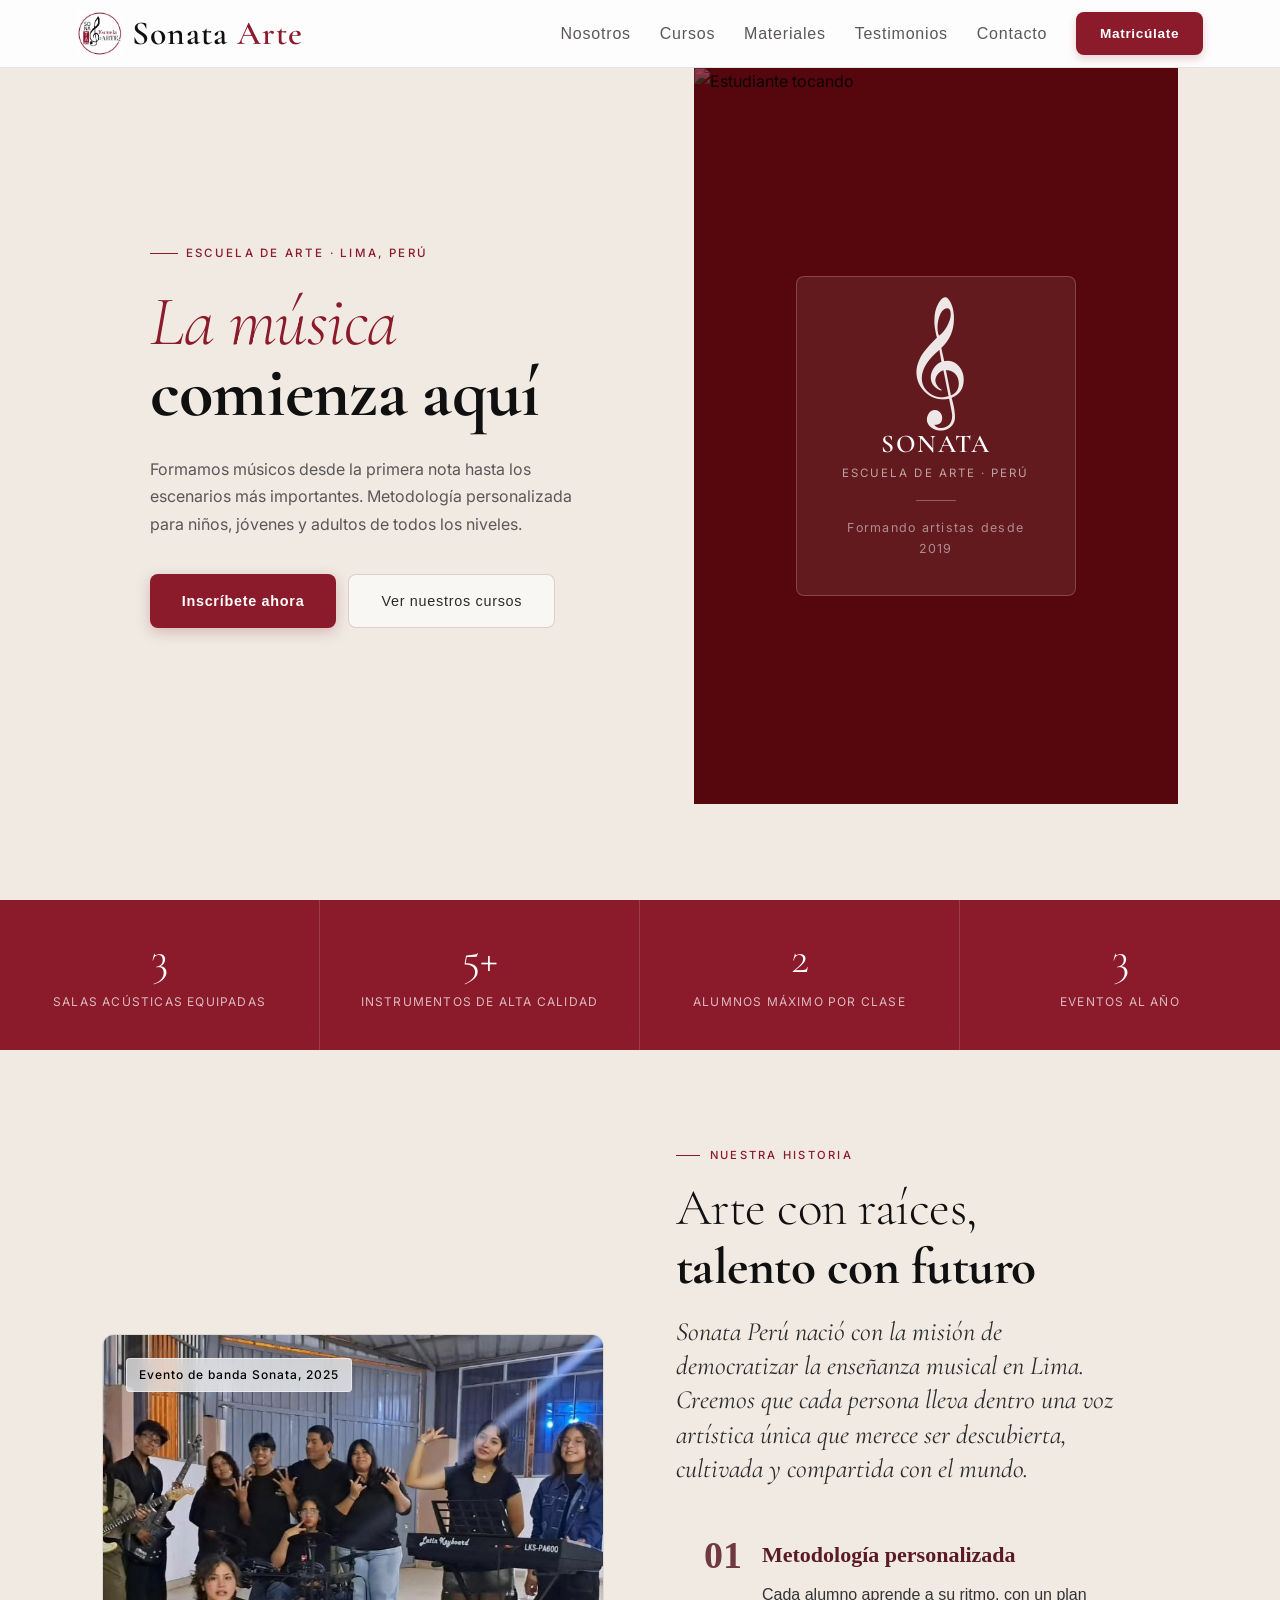
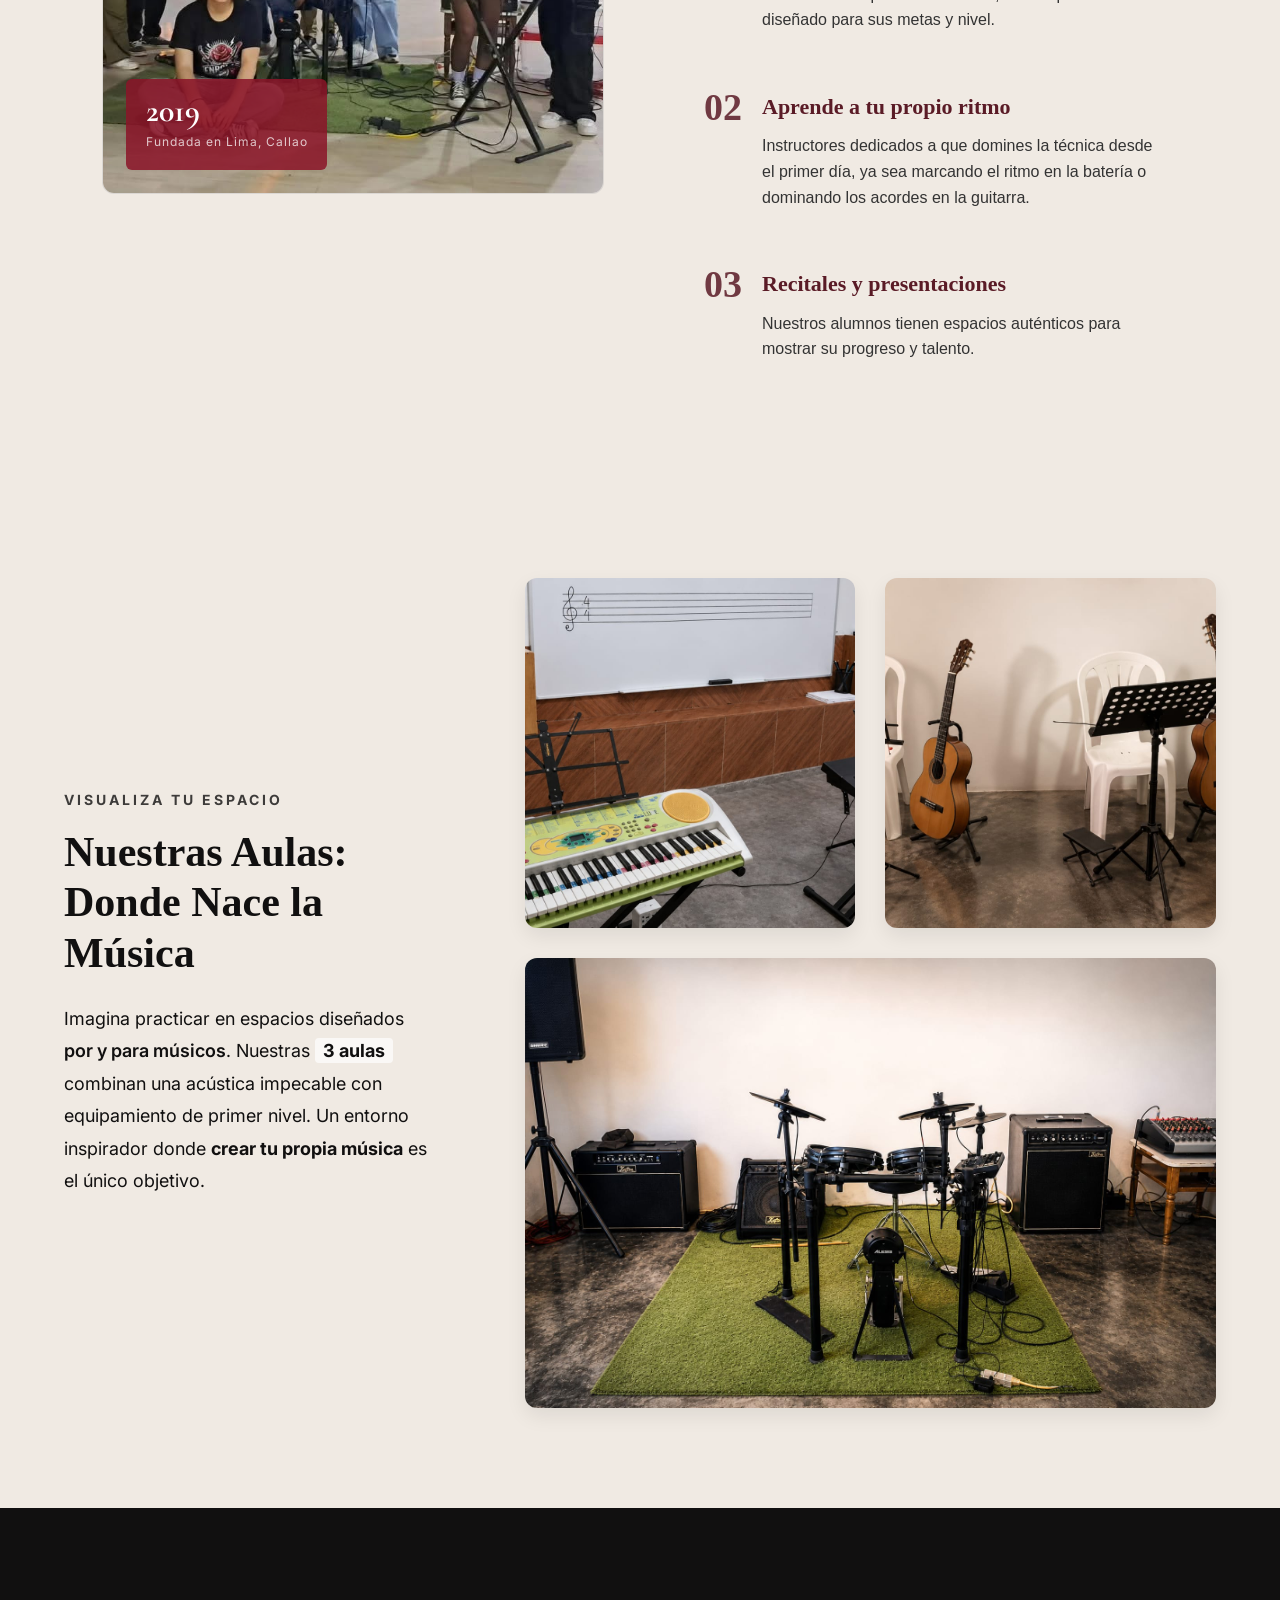
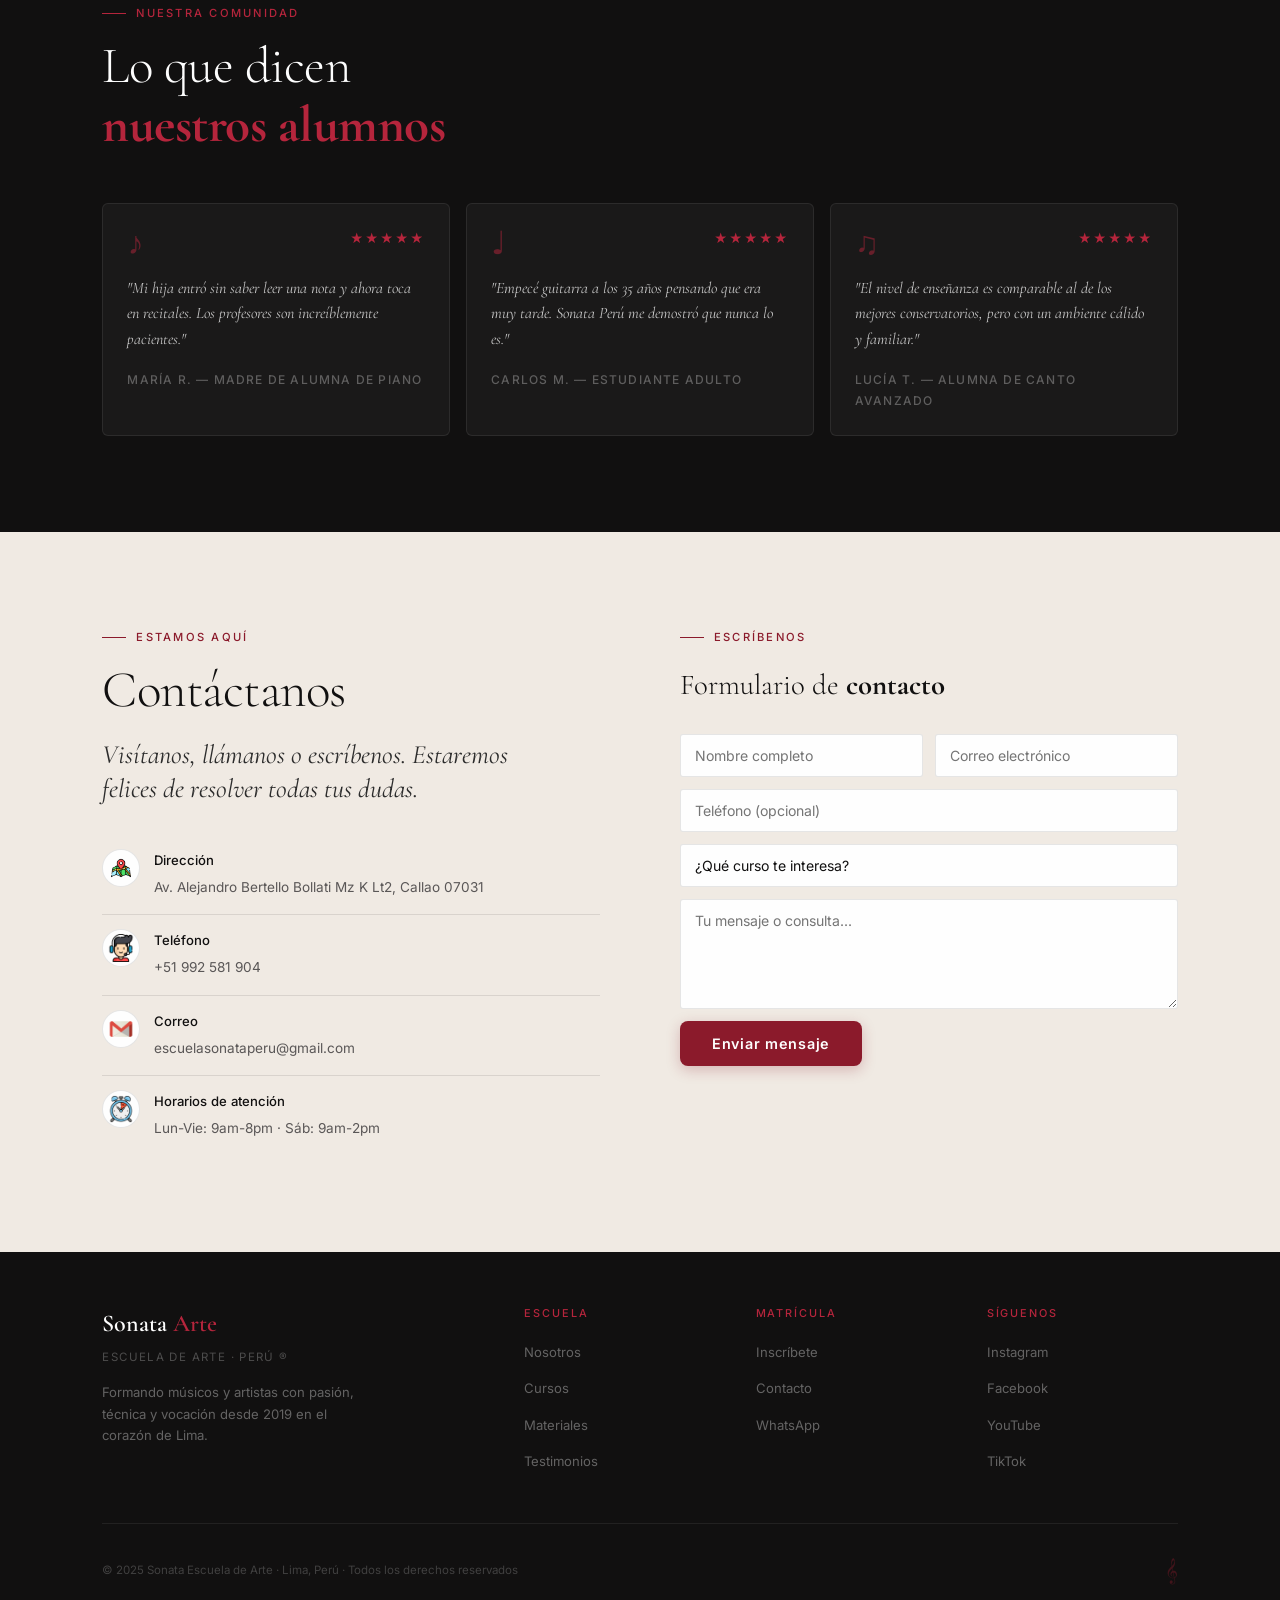
==== commit ad628699: "editando la ruta del logo" ====
--- a/index.html
+++ b/index.html
@@ -14,7 +14,7 @@
  
 <nav>
   <a href="index.html" class="nav-logo">
-    <img src="../assets/logo.jpg" alt="Icono Sonata Arte" class="nav-logo-img"> 
+    <img src="./assets/logo.jpg" alt="Icono Sonata Arte" class="nav-logo-img"> 
     <span class="nav-logo-text">Sonata <span>Arte</span></span> 
   </a>
   
--- a/css/nav.css
+++ b/css/nav.css
@@ -9,6 +9,16 @@
   background: rgba(254,254,254,0.94);
   backdrop-filter: blur(14px);
   border-bottom: 0.5px solid var(--borde);
+}
+
+/* =========================================
+   ESTILOS PARA LA IMAGEN DEL LOGO
+========================================= */
+.nav-logo-img {
+  height: 45px; /* Define qué tan alto quieres el logo. Puedes subirlo a 50px o bajarlo a 35px según tu gusto */
+  width: auto; /* Mantiene las proporciones originales de la imagen para que no se estire */
+  display: block;
+  object-fit: contain;
 }
  
 .nav-logo { display: flex; align-items: center; gap: 10px; }
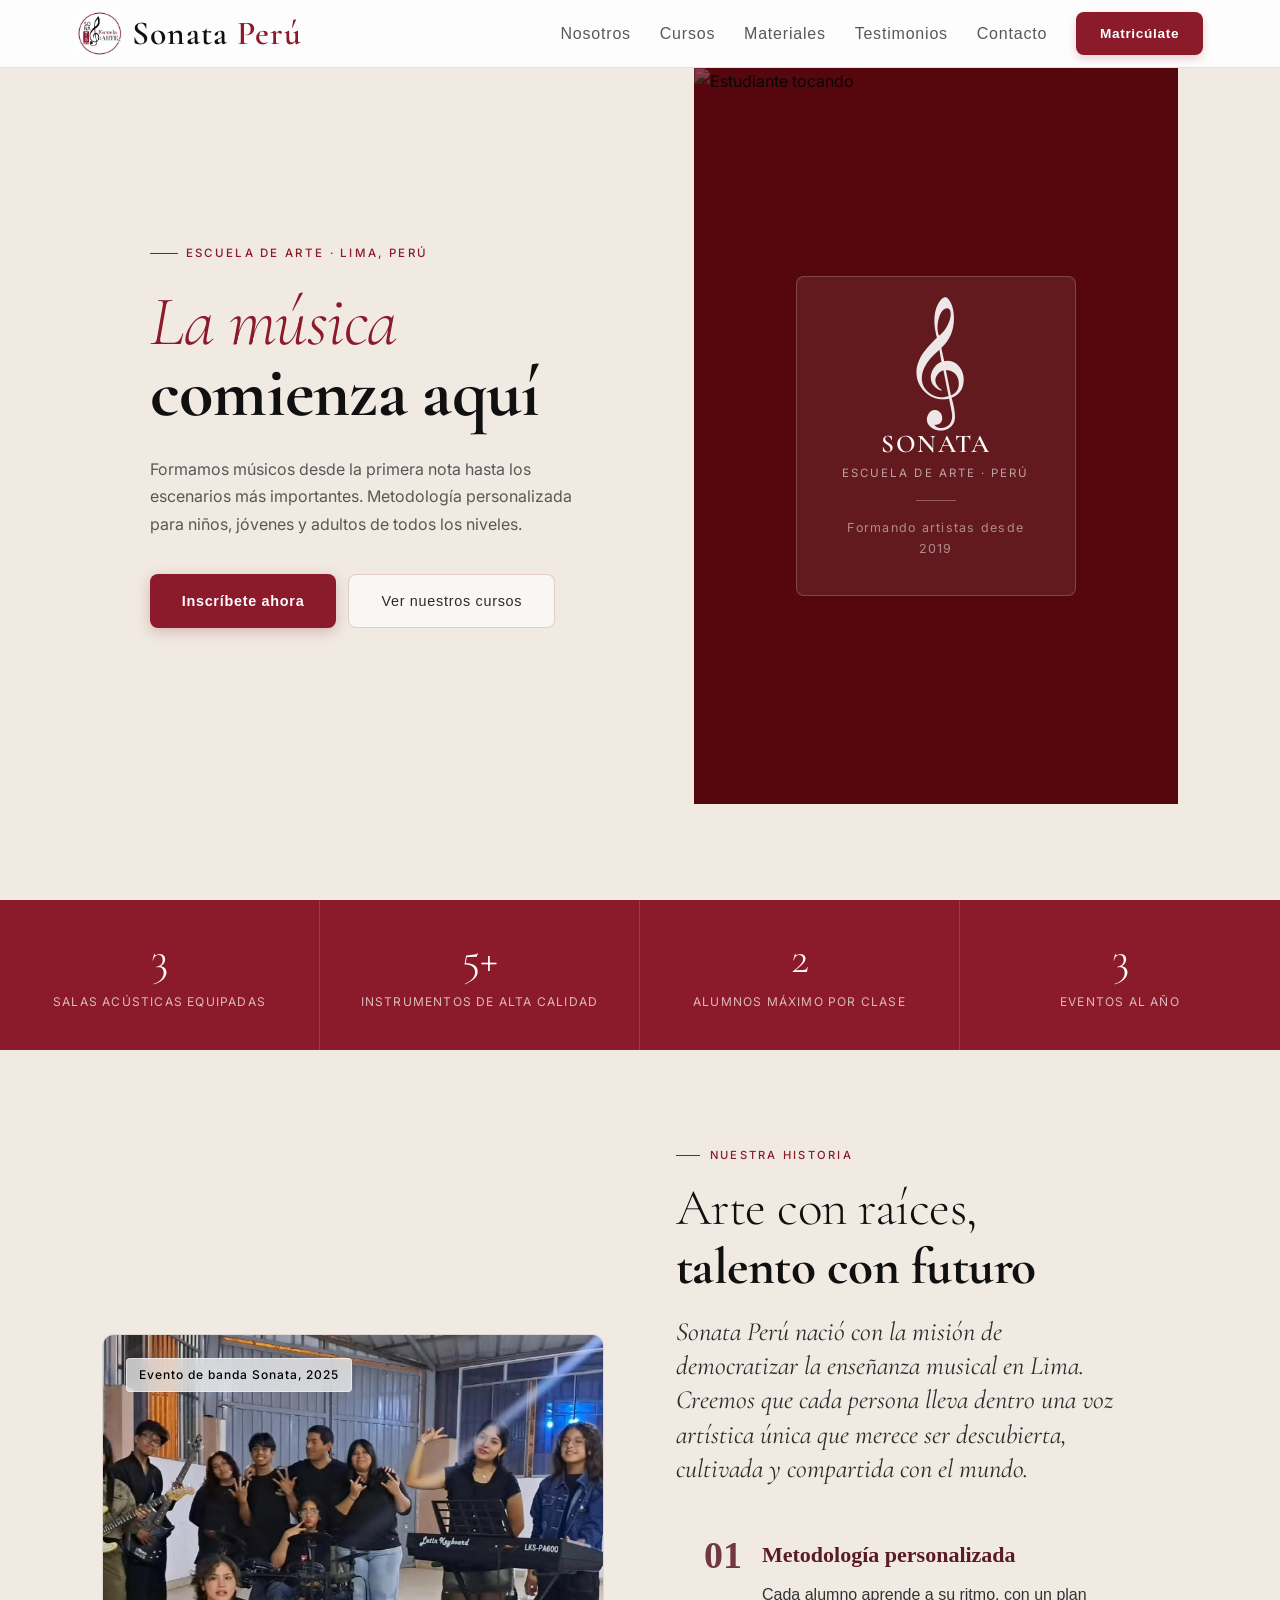
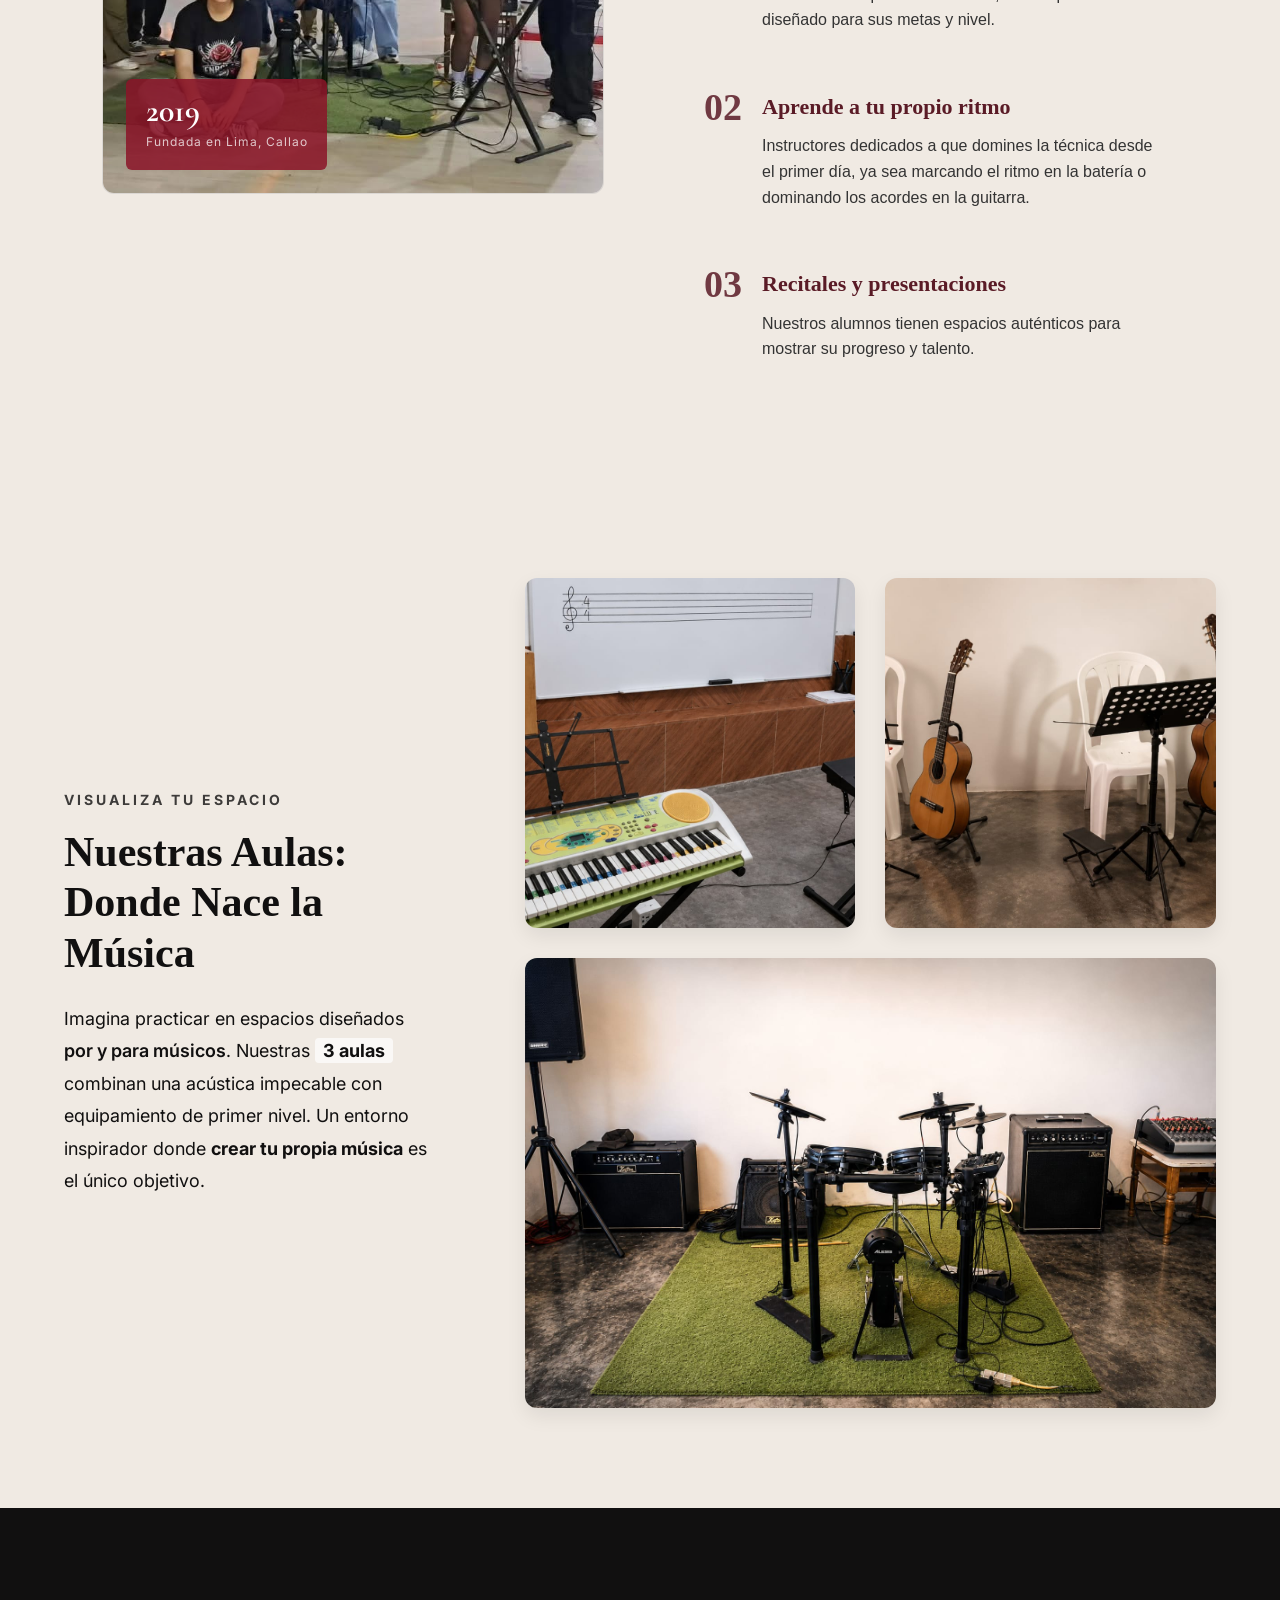
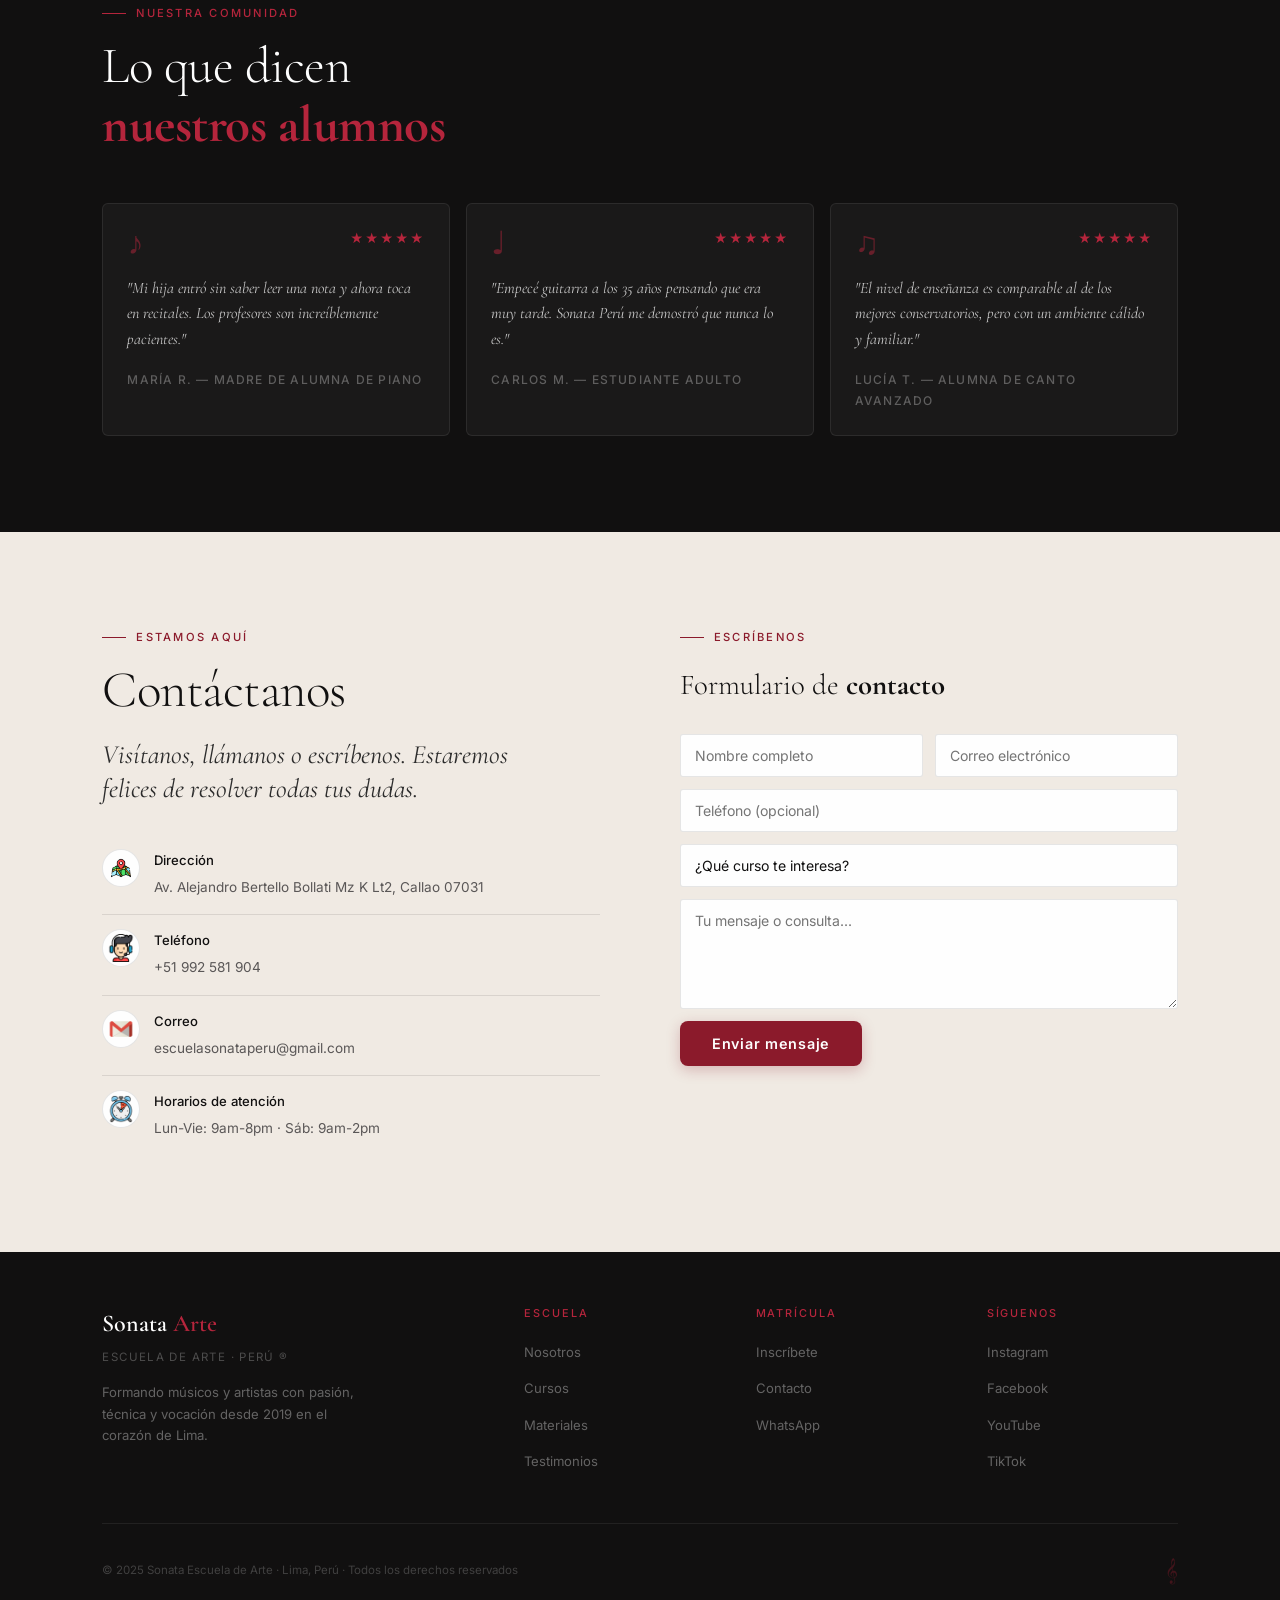
==== commit 989f7549: "añadiendo el logo a todos los html" ====
--- a/index.html
+++ b/index.html
@@ -15,7 +15,7 @@
 <nav>
   <a href="index.html" class="nav-logo">
     <img src="./assets/logo.jpg" alt="Icono Sonata Arte" class="nav-logo-img"> 
-    <span class="nav-logo-text">Sonata <span>Arte</span></span> 
+    <span class="nav-logo-text">Sonata <span>Perú</span></span> 
   </a>
   
   <button class="hamburger" aria-label="Abrir menú">
